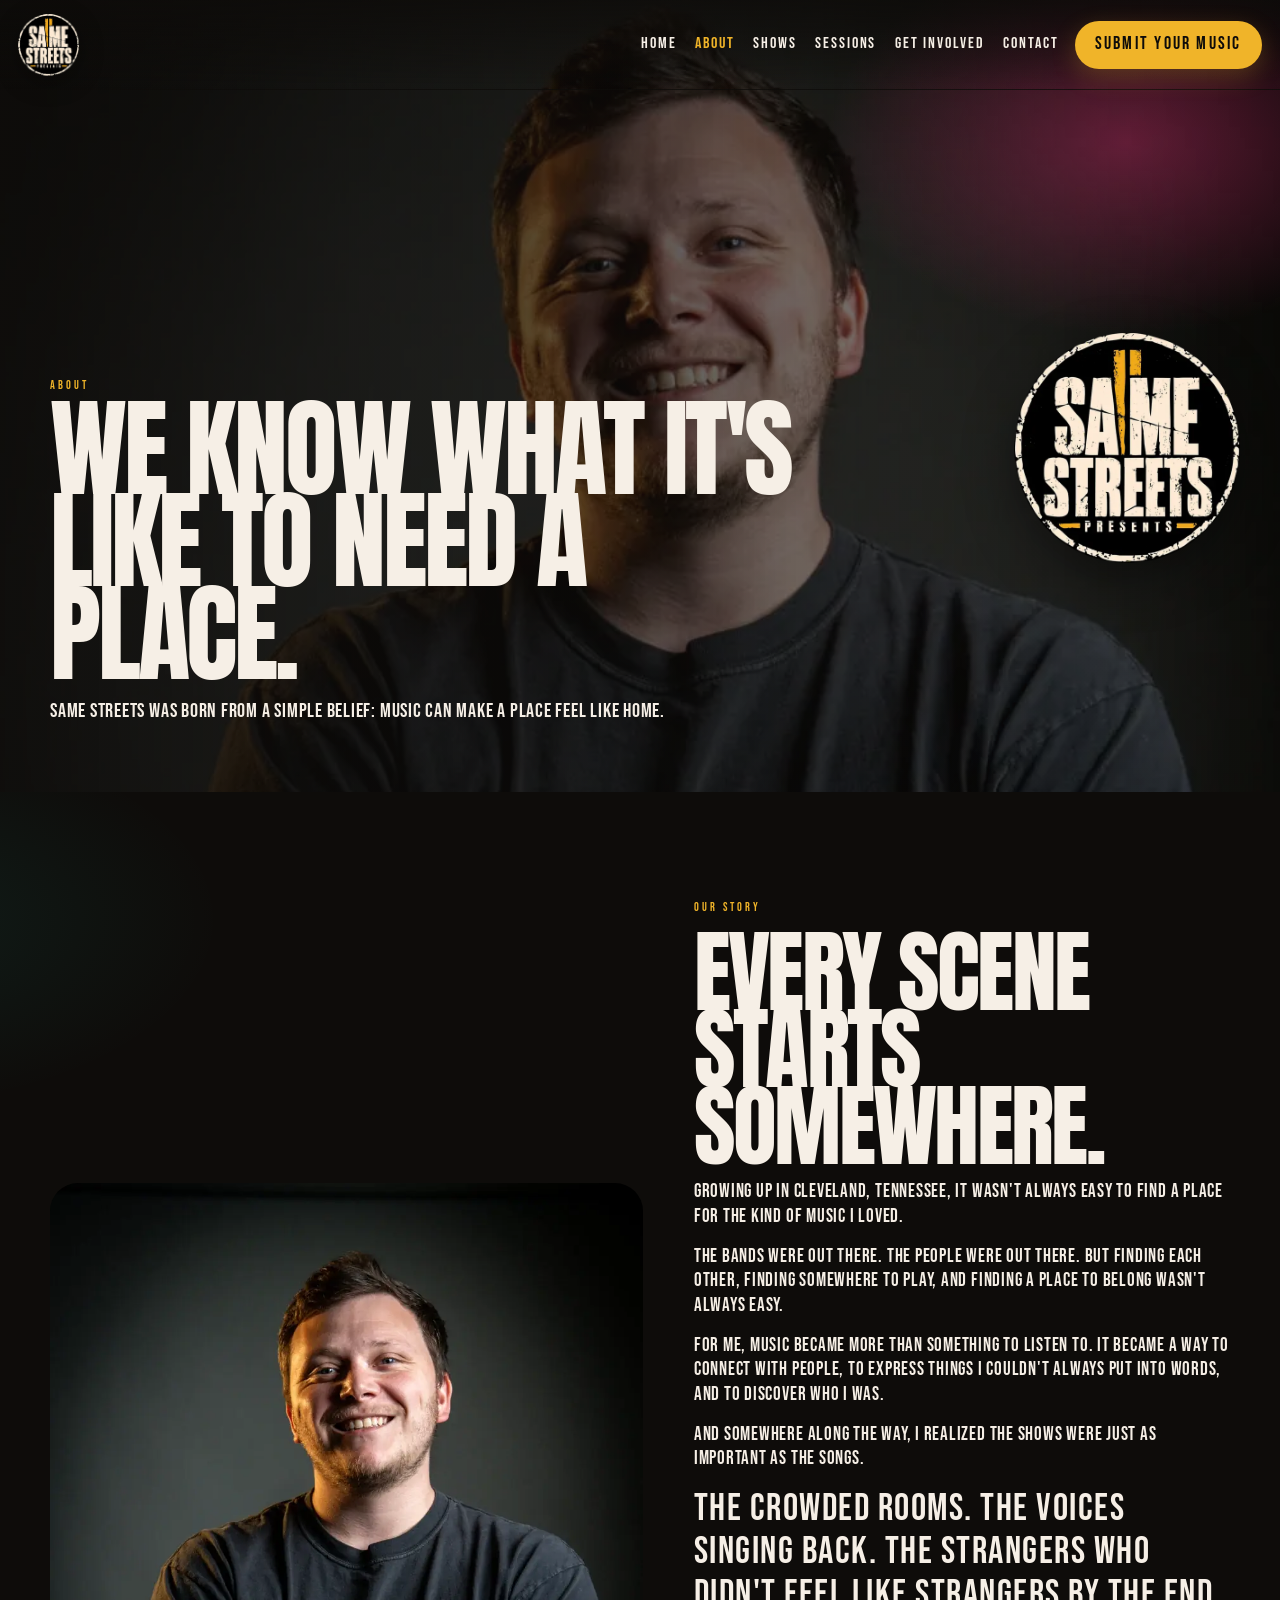
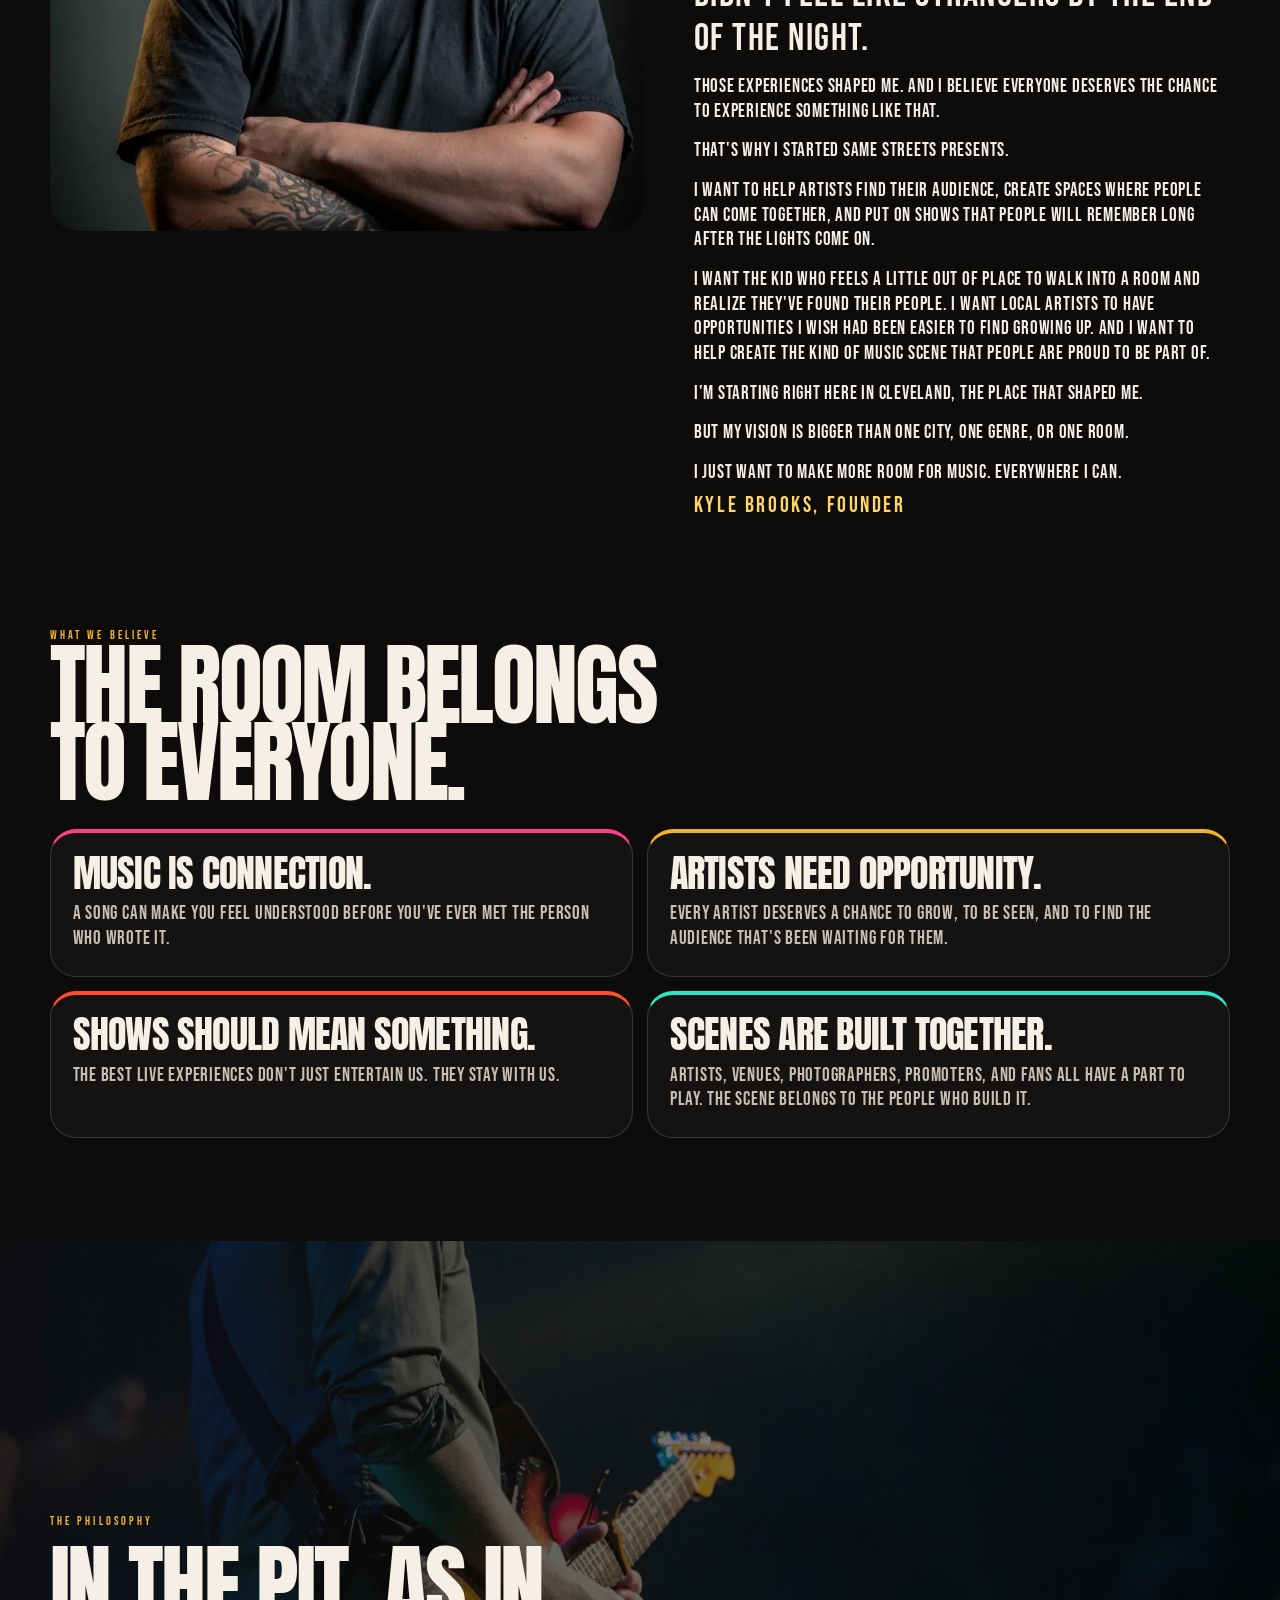
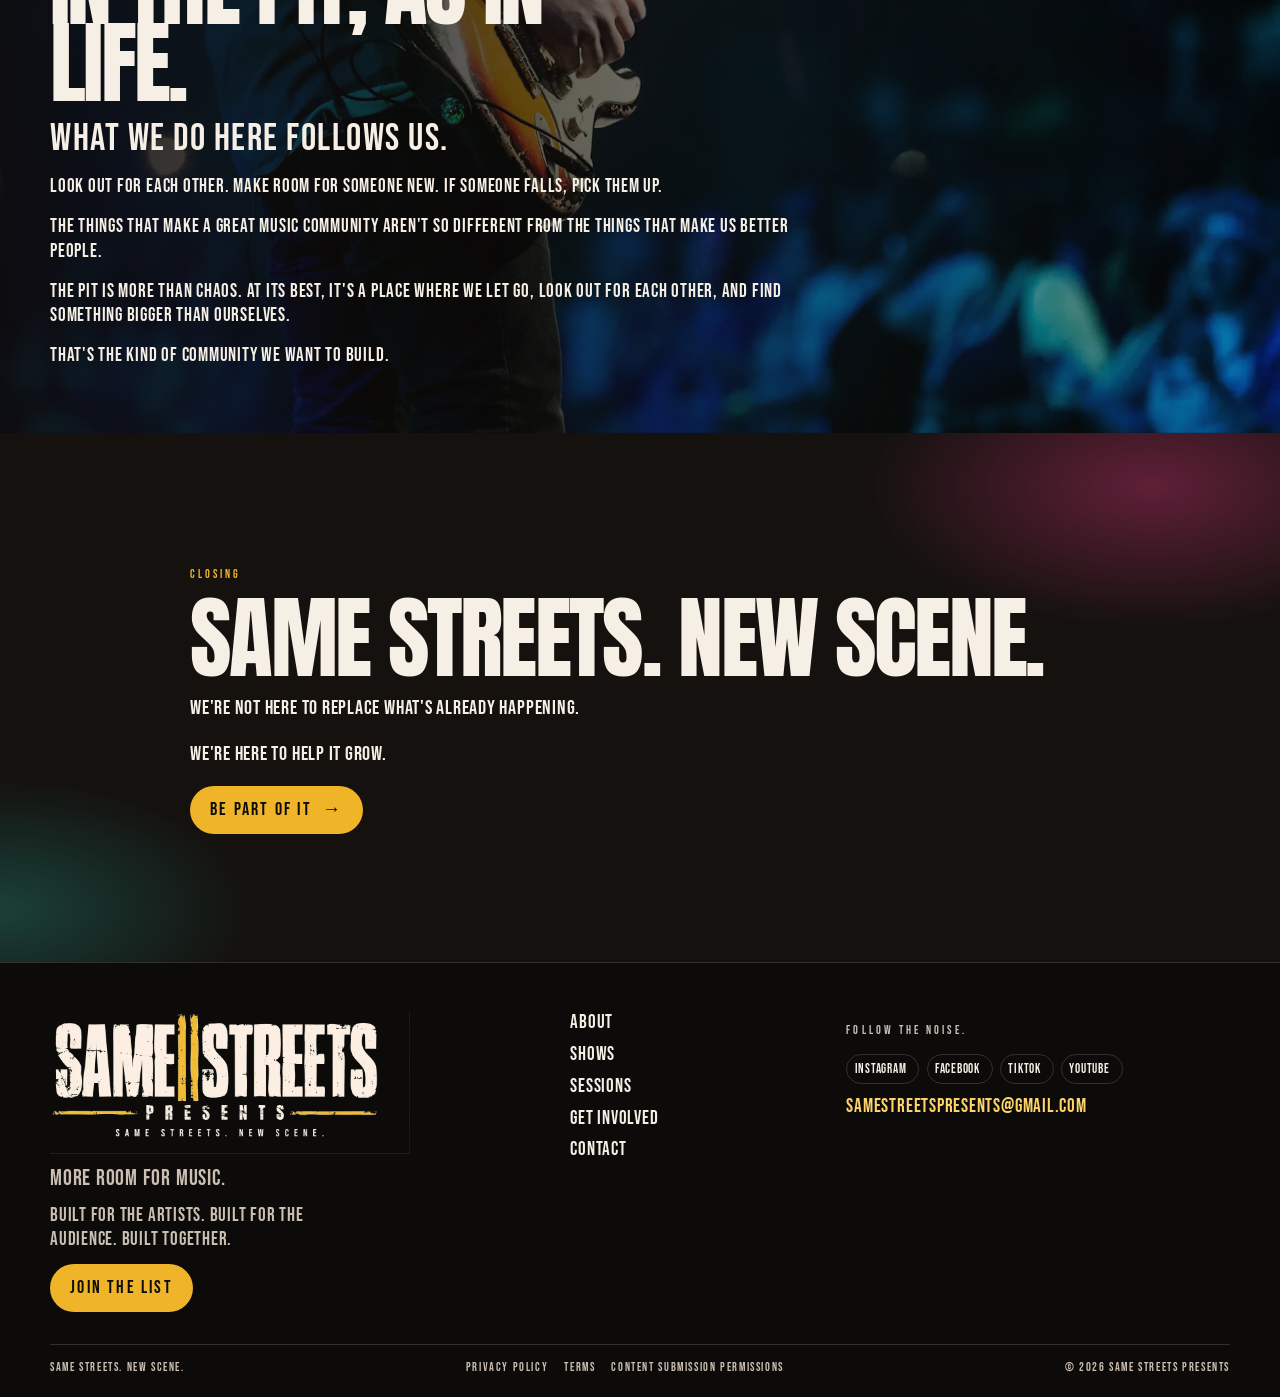
==== about.html @ 6e505a08 "Set Anton and Bebas Neue, add the list signup, and update the About story." ====
<!DOCTYPE html>
<html lang="en">
<head>
  <meta charset="UTF-8">
  <meta name="viewport" content="width=device-width, initial-scale=1">
  <title>About — Same Streets Presents</title>
  <meta name="description" content="Same Streets was born from a simple belief: music can make a place feel like home. Our story starts in Cleveland, Tennessee.">
  <meta name="theme-color" content="#0e0c0a">
  <link rel="icon" href="assets/brand/favicon.png" type="image/png">
  <link rel="preload" as="image" href="assets/photos/kyle-brooks.webp" fetchpriority="high">
  <link rel="stylesheet" href="css/styles.css">
  <script>document.documentElement.classList.add("js")</script>
</head>
<body>
  <a class="skip-link" href="#main">Skip to content</a>
  <header class="site-header" data-header>
    <a class="logo" href="index.html">
      <img class="logo-badge" src="assets/brand/badge.webp" alt="Same Streets Presents" decoding="async">
    </a>
    <nav id="site-nav" class="site-nav" aria-label="Primary">
      <a href="index.html">Home</a>
      <a href="about.html" aria-current="page">About</a>
      <a href="shows.html">Shows</a>
      <a href="sessions.html">Sessions</a>
      <a href="get-involved.html">Get Involved</a>
      <a href="contact.html">Contact</a>
    </nav>
    <div class="header-actions">
      <a class="btn btn-primary nav-cta" href="get-involved.html#artist-form">Submit your music</a>
      <button class="nav-toggle" type="button" data-nav-toggle aria-expanded="false" aria-controls="site-nav">Menu</button>
    </div>
  </header>

  <main id="main">
    <section class="page-hero" data-grade="magenta">
      <div class="page-hero-media" style="background-image:url('assets/photos/kyle-brooks.webp');background-position:center 18%"></div>
      <div class="wrap page-hero-copy stack">
        <p class="eyebrow">About</p>
        <h1>We know what it's like to need a place.</h1>
        <p class="lede">Same Streets was born from a simple belief: music can make a place feel like home.</p>
      </div>
    </section>

    <section class="section">
      <div class="wrap story-grid">
        <div data-reveal>
          <img class="story-photo" src="assets/photos/kyle-brooks.webp" alt="Kyle Brooks, founder of Same Streets Presents." style="object-position:center 12%" loading="lazy" decoding="async">
        </div>
        <div class="stack copy" data-reveal style="--d:80ms">
          <p class="eyebrow">Our story</p>
          <h2>Every scene starts somewhere.</h2>
          <p>Growing up in Cleveland, Tennessee, it wasn't always easy to find a place for the kind of music I loved.</p>
          <p>The bands were out there. The people were out there. But finding each other, finding somewhere to play, and finding a place to belong wasn't always easy.</p>
          <p>For me, music became more than something to listen to. It became a way to connect with people, to express things I couldn't always put into words, and to discover who I was.</p>
          <p>And somewhere along the way, I realized the shows were just as important as the songs.</p>
          <p class="pull">The crowded rooms. The voices singing back. The strangers who didn't feel like strangers by the end of the night.</p>
          <p>Those experiences shaped me. And I believe everyone deserves the chance to experience something like that.</p>
          <p>That's why I started Same Streets Presents.</p>
          <p>I want to help artists find their audience, create spaces where people can come together, and put on shows that people will remember long after the lights come on.</p>
          <p>I want the kid who feels a little out of place to walk into a room and realize they've found their people. I want local artists to have opportunities I wish had been easier to find growing up. And I want to help create the kind of music scene that people are proud to be part of.</p>
          <p>I'm starting right here in Cleveland, the place that shaped me.</p>
          <p>But my vision is bigger than one city, one genre, or one room.</p>
          <p>I just want to make more room for music. Everywhere I can.</p>
          <p class="story-sign">Kyle Brooks, Founder</p>
        </div>
      </div>
    </section>

    <section class="section" style="padding-top:0">
      <div class="wrap">
        <div class="section-head" data-reveal>
          <div>
            <p class="eyebrow">What we believe</p>
            <h2>The room belongs to everyone.</h2>
          </div>
        </div>
        <div class="belief-grid">
          <article class="belief" style="--accent:#ff3d8a" data-reveal>
            <h3>Music is connection.</h3>
            <p>A song can make you feel understood before you've ever met the person who wrote it.</p>
          </article>
          <article class="belief" style="--accent:#f0b429; --d:80ms" data-reveal>
            <h3>Artists need opportunity.</h3>
            <p>Every artist deserves a chance to grow, to be seen, and to find the audience that's been waiting for them.</p>
          </article>
          <article class="belief" style="--accent:#ff4d2e; --d:120ms" data-reveal>
            <h3>Shows should mean something.</h3>
            <p>The best live experiences don't just entertain us. They stay with us.</p>
          </article>
          <article class="belief" style="--accent:#2ee6c7; --d:160ms" data-reveal>
            <h3>Scenes are built together.</h3>
            <p>Artists, venues, photographers, promoters, and fans all have a part to play. The scene belongs to the people who build it.</p>
          </article>
        </div>
      </div>
    </section>

    <section class="pit" id="philosophy">
      <div class="pit-media" style="background-image:url('assets/photos/hands.webp')"></div>
      <div class="wrap">
        <div class="pit-card stack copy" data-reveal>
          <p class="eyebrow">The philosophy</p>
          <h2>In the pit, as in life.</h2>
          <p class="pull">What we do here follows us.</p>
          <p>Look out for each other. Make room for someone new. If someone falls, pick them up.</p>
          <p>The things that make a great music community aren't so different from the things that make us better people.</p>
          <p>The pit is more than chaos. At its best, it's a place where we let go, look out for each other, and find something bigger than ourselves.</p>
          <p>That's the kind of community we want to build.</p>
        </div>
      </div>
    </section>

    <section class="closer">
      <div class="wrap stack">
        <p class="eyebrow">Closing</p>
        <h2>Same Streets. New Scene.</h2>
        <p class="lede">We're not here to replace what's already happening.</p>
        <p class="lede">We're here to help it grow.</p>
        <p><a class="btn btn-primary" href="get-involved.html">Be part of it <span aria-hidden="true">→</span></a></p>
      </div>
    </section>
  </main>

  <footer class="site-footer">
    <div class="wrap footer-grid">
      <div>
        <img class="footer-logo" src="assets/brand/wordmark.webp" alt="Same Streets Presents" loading="lazy" decoding="async">
        <p class="footer-tag">More Room for Music.</p>
        <p>Built for the artists. Built for the audience. Built together.</p>
        <p><button class="btn btn-primary" type="button" data-open-list>Join the list</button></p>
      </div>
      <nav class="footer-nav" aria-label="Footer">
        <a href="about.html">About</a>
        <a href="shows.html">Shows</a>
        <a href="sessions.html">Sessions</a>
        <a href="get-involved.html">Get Involved</a>
        <a href="contact.html">Contact</a>
      </nav>
      <div>
        <p class="eyebrow">Follow the noise.</p>
        <div class="socials">
          <a class="social" data-net="instagram" href="https://www.instagram.com/samestreetspresents" target="_blank" rel="noopener noreferrer">Instagram</a>
          <a class="social" data-net="facebook" href="https://www.facebook.com/samestreetspresents/" target="_blank" rel="noopener noreferrer">Facebook</a>
          <a class="social" data-net="tiktok" href="https://www.tiktok.com/samestreetspresents" target="_blank" rel="noopener noreferrer">TikTok</a>
          <a class="social" data-net="youtube" href="https://www.youtube.com/@Samestreetspresents" target="_blank" rel="noopener noreferrer">YouTube</a>
        </div>
        <p><a class="mail" href="mailto:samestreetspresents@gmail.com">samestreetspresents@gmail.com</a></p>
      </div>
    </div>
    <div class="wrap footer-bottom">
      <p>Same Streets. New Scene.</p>
      <nav class="legal-nav" aria-label="Legal">
        <a href="privacy.html">Privacy Policy</a>
        <a href="terms.html">Terms</a>
        <a href="permissions.html">Content Submission Permissions</a>
      </nav>
      <p>© <span data-year>2026</span> Same Streets Presents</p>
    </div>
  </footer>
  <dialog class="modal list-dialog" id="list-dialog">
    <div class="modal-top"><button class="modal-close icon-btn" type="button" data-close aria-label="Close">×</button></div>
    <div class="stack">
      <p class="eyebrow">Email list</p>
      <h3>Stay in the room.</h3>
      <p>Shows, sessions, and everything happening with Same Streets.</p>
      <form data-mail data-subject="Email list signup — Same Streets Presents">
        <div class="fields">
          <label class="hp">Company <input name="company" tabindex="-1" autocomplete="off"></label>
          <label class="field">
            <span>Email</span>
            <input type="email" name="email" data-label="Email" required autocomplete="email">
          </label>
          <label class="field">
            <span>Phone number</span>
            <input type="tel" name="phone" data-label="Phone number" required autocomplete="tel">
          </label>
          <div class="field-wide">
            <button class="btn btn-primary" type="submit">Sign up <span aria-hidden="true">→</span></button>
          </div>
        </div>
      </form>
      <div class="form-success stack" hidden>
        <p class="eyebrow">Email list</p>
        <h3>You're on the list.</h3>
        <p>Your email app should be open with this note ready to send. If it isn't, write <a href="mailto:samestreetspresents@gmail.com">samestreetspresents@gmail.com</a>.</p>
      </div>
    </div>
  </dialog>
  <script src="js/main.js" defer></script>
</body>
</html>
---- css/styles.css ----
/* Self-hosted Latin fonts. Fallback faces paint immediately. */
@font-face {
  font-family: 'Anton';
  font-style: normal;
  font-weight: 400 800;
  font-display: swap;
  src: url(../assets/fonts/1Ptgg87LROyAm3Kz-C8.woff2) format('woff2');
  unicode-range: U+0000-00FF, U+0131, U+0152-0153, U+02BB-02BC, U+02C6, U+02DA, U+02DC, U+0304, U+0308, U+0329, U+2000-206F, U+20AC, U+2122, U+2191, U+2193, U+2212, U+2215, U+FEFF, U+FFFD;
}

@font-face {
  font-family: 'Bebas Neue';
  font-style: normal;
  font-weight: 400 700;
  font-display: swap;
  src: url(../assets/fonts/JTUSjIg69CK48gW7PXoo9Wlhyw.woff2) format('woff2');
  unicode-range: U+0000-00FF, U+0131, U+0152-0153, U+02BB-02BC, U+02C6, U+02DA, U+02DC, U+0304, U+0308, U+0329, U+2000-206F, U+20AC, U+2122, U+2191, U+2193, U+2212, U+2215, U+FEFF, U+FFFD;
}

/* Same Streets Presents — charcoal rooms, cream type, mustard road lines, stage color. */

:root {
  --ink: #0e0c0a;
  --ink-2: #171410;
  --panel: #221c17;
  --cream: #f6efe6;
  --cream-dim: #e4d8cb;
  --muted: #cbbfb2;
  --muted-2: #8f8478;
  --mustard: #f0b429;
  --mustard-2: #ffd56a;
  --ember: #ff4d2e;
  --magenta: #ff3d8a;
  --teal: #2ee6c7;
  --blue: #4c8dff;
  --line: rgba(246, 239, 230, 0.16);
  --display: "Anton", "Arial Narrow", Impact, sans-serif;
  --serif: "Bebas Neue", "Arial Narrow", Impact, sans-serif;
  --sans: "Bebas Neue", "Arial Narrow", Impact, sans-serif;
  --header: 84px;
  --shadow: 0 30px 70px rgba(0, 0, 0, 0.35);
  color-scheme: dark;
}

*,
*::before,
*::after { box-sizing: border-box; }

html { scroll-behavior: smooth; }

body {
  margin: 0;
  min-height: 100%;
  font-family: var(--sans);
  font-size: 1.2rem;
  line-height: 1.28;
  letter-spacing: 0.04em;
  background:
    radial-gradient(900px 420px at 100% -10%, rgba(255, 61, 138, 0.16), transparent 55%),
    radial-gradient(700px 380px at -10% 20%, rgba(46, 230, 199, 0.08), transparent 50%),
    var(--ink);
  color: var(--cream);
  text-rendering: optimizeLegibility;
}

body.nav-lock { overflow: hidden; }

img { max-width: 100%; height: auto; display: block; }

h1, h2, h3, h4, p { margin: 0; }

a { color: inherit; }

button, input, textarea, select { font: inherit; color: inherit; }

button { cursor: pointer; }

::selection { background: var(--mustard); color: var(--ink); }

:focus-visible {
  outline: 2px solid var(--mustard);
  outline-offset: 3px;
}

[hidden] { display: none !important; }

.skip-link {
  position: absolute;
  left: 1rem;
  top: -4rem;
  z-index: 80;
  background: var(--mustard);
  color: var(--ink);
  padding: 0.7rem 1rem;
  font-weight: 600;
}

.skip-link:focus { top: 1rem; }

.sr-only {
  position: absolute;
  width: 1px;
  height: 1px;
  padding: 0;
  margin: -1px;
  overflow: hidden;
  clip: rect(0, 0, 0, 0);
  white-space: nowrap;
  border: 0;
}

.wrap {
  width: min(1180px, calc(100% - 2.4rem));
  margin-inline: auto;
}

.wrap-wide {
  width: min(1320px, calc(100% - 2rem));
  margin-inline: auto;
}

.stack > * + * { margin-top: 0.95rem; }

.eyebrow {
  display: inline-flex;
  align-items: center;
  gap: 0.55rem;
  color: var(--mustard);
  font-size: 0.74rem;
  font-weight: 600;
  letter-spacing: 0.26em;
  text-transform: uppercase;
}

.pulse {
  width: 0.55rem;
  height: 0.55rem;
  border-radius: 50%;
  background: var(--ember);
  box-shadow: 0 0 0 0 rgba(255, 77, 46, 0.7);
  animation: pulse 1.8s ease-out infinite;
}

h1, h2, h3, .display {
  font-family: var(--display);
  font-weight: 800;
  text-transform: uppercase;
  letter-spacing: -0.03em;
  line-height: 0.86;
  overflow-wrap: break-word;
}

h2 { font-size: clamp(3.1rem, 7vw, 6.4rem); }

h3 {
  font-family: var(--display);
  font-weight: 700;
  text-transform: uppercase;
  letter-spacing: -0.02em;
  line-height: 0.92;
  font-size: clamp(1.8rem, 3vw, 2.8rem);
}

.lede {
  font-size: clamp(1.05rem, 2vw, 1.28rem);
  line-height: 1.55;
  max-width: 42rem;
  color: var(--cream);
}

.origin, .quiet { color: var(--muted); }

.pull {
  font-family: var(--serif);
  font-style: normal;
  font-weight: 400;
  font-size: clamp(1.55rem, 3vw, 2.35rem);
  line-height: 1.15;
  letter-spacing: 0.04em;
}

.btn {
  display: inline-flex;
  align-items: center;
  justify-content: center;
  gap: 0.65rem;
  min-height: 48px;
  padding: 0.8rem 1.2rem;
  border-radius: 999px;
  border: 1px solid transparent;
  text-decoration: none;
  font-family: var(--sans);
  font-size: 1.15rem;
  font-weight: 400;
  letter-spacing: 0.12em;
  text-transform: uppercase;
  line-height: 1;
  transition: transform 0.25s ease, background 0.25s ease, color 0.25s ease, border-color 0.25s ease;
}

.btn span { transition: transform 0.25s ease; }
.btn:hover span { transform: translateX(4px); }
.btn:hover { transform: translateY(-2px); }

.btn-primary { background: var(--mustard); color: var(--ink); }
.btn-primary:hover { background: var(--mustard-2); }

.btn-ghost {
  background: rgba(14, 12, 10, 0.28);
  color: var(--cream);
  border-color: rgba(246, 239, 230, 0.38);
}

.btn-ghost:hover { border-color: var(--cream); background: rgba(14, 12, 10, 0.5); }

.btn-ink { background: var(--ink); color: var(--cream); }
.btn-ink:hover { background: #2c241c; }

.btn-ember { background: var(--ember); color: #1a0703; }
.btn-ember:hover { background: #ff745c; }

.icon-btn,
.pause-btn,
.nav-toggle {
  border: 1px solid rgba(246, 239, 230, 0.35);
  background: rgba(14, 12, 10, 0.4);
  color: var(--cream);
}

.icon-btn {
  width: 44px;
  height: 44px;
  border-radius: 50%;
  display: grid;
  place-items: center;
  font-size: 1.1rem;
}

.pause-btn,
.nav-toggle {
  min-height: 44px;
  padding: 0 0.9rem;
  border-radius: 999px;
  letter-spacing: 0.14em;
  text-transform: uppercase;
  font-size: 0.72rem;
  font-weight: 600;
}

.icon-btn:hover,
.pause-btn:hover,
.nav-toggle:hover { border-color: var(--mustard); color: var(--mustard); }

.road {
  height: 12px;
  background-image:
    repeating-linear-gradient(90deg, var(--mustard) 0 16px, transparent 16px 30px),
    repeating-linear-gradient(90deg, var(--mustard) 0 16px, transparent 16px 30px);
  background-size: auto 3px, auto 3px;
  background-position: 0 1px, 0 8px;
  background-repeat: repeat-x;
  animation: drive 1.5s linear infinite;
}

/* Header */

.site-header {
  position: fixed;
  inset: 0 0 auto 0;
  z-index: 50;
  display: grid;
  grid-template-columns: auto 1fr auto;
  align-items: center;
  gap: 1rem;
  padding: 0.85rem 1.15rem;
  background: linear-gradient(180deg, rgba(14, 12, 10, 0.78), rgba(14, 12, 10, 0));
  border-bottom: 1px solid transparent;
}

.site-header.is-scrolled {
  background: rgba(14, 12, 10, 0.94);
  border-bottom-color: var(--line);
}

.logo,
.header-actions { position: relative; z-index: 60; }

.site-header:has(.is-open) { background: rgba(10, 8, 7, 0.98); }

.logo {
  display: flex;
  align-items: center;
  gap: 0.7rem;
  text-decoration: none;
  min-width: 0;
}

.logo-badge {
  height: 62px;
  width: auto;
  display: block;
  filter: drop-shadow(0 6px 12px rgba(0, 0, 0, 0.35));
}

.site-nav {
  display: flex;
  justify-content: flex-end;
  align-items: center;
  gap: 1.15rem;
}

.site-nav a {
  text-decoration: none;
  font-size: 1rem;
  font-weight: 400;
  letter-spacing: 0.12em;
  text-transform: uppercase;
}

.site-nav a:hover,
.site-nav a[aria-current="page"] { color: var(--mustard); }

.header-actions {
  display: flex;
  align-items: center;
  gap: 0.55rem;
}

.nav-toggle { display: none; }

.nav-cta { box-shadow: 0 8px 24px rgba(240, 180, 41, 0.22); }

/* Hero */

.hero {
  position: relative;
  min-height: 100vh;
  min-height: 100svh;
  display: flex;
  flex-direction: column;
  justify-content: flex-end;
  overflow: hidden;
  isolation: isolate;
}

.hero-slides { position: absolute; inset: 0; z-index: 0; }

.hero-slide {
  position: absolute;
  inset: 0;
  background-color: #140e0c;
  background-size: cover;
  background-position: center;
  opacity: 0;
  transform: scale(1.12);
  transition: opacity 1.05s ease;
}

.hero-slide.is-active {
  opacity: 1;
  z-index: 1;
  animation: ken 8s ease-out forwards;
}

.hero-slide::after {
  content: "";
  position: absolute;
  inset: 0;
}

.hero-slide[data-grade="amber"]::after {
  background:
    radial-gradient(520px 380px at 86% 18%, rgba(240, 180, 41, 0.48), transparent 62%),
    radial-gradient(420px 320px at 70% 80%, rgba(255, 61, 138, 0.28), transparent 60%),
    linear-gradient(90deg, rgba(14, 12, 10, 0.94) 0%, rgba(14, 12, 10, 0.72) 46%, rgba(14, 12, 10, 0.2) 100%);
}

.hero-slide[data-grade="magenta"]::after {
  background:
    radial-gradient(540px 400px at 82% 16%, rgba(255, 61, 138, 0.5), transparent 60%),
    radial-gradient(380px 280px at 60% 90%, rgba(76, 141, 255, 0.28), transparent 62%),
    linear-gradient(90deg, rgba(14, 12, 10, 0.94) 0%, rgba(14, 12, 10, 0.7) 48%, rgba(14, 12, 10, 0.22) 100%);
}

.hero-slide[data-grade="teal"]::after {
  background:
    radial-gradient(520px 360px at 88% 22%, rgba(46, 230, 199, 0.42), transparent 60%),
    radial-gradient(360px 280px at 68% 85%, rgba(240, 180, 41, 0.28), transparent 62%),
    linear-gradient(90deg, rgba(14, 12, 10, 0.94) 0%, rgba(14, 12, 10, 0.7) 48%, rgba(14, 12, 10, 0.2) 100%);
}

.hero-slide[data-grade="ember"]::after {
  background:
    radial-gradient(560px 400px at 84% 20%, rgba(255, 77, 46, 0.48), transparent 60%),
    radial-gradient(380px 260px at 62% 88%, rgba(255, 213, 106, 0.22), transparent 62%),
    linear-gradient(90deg, rgba(14, 12, 10, 0.94) 0%, rgba(14, 12, 10, 0.72) 46%, rgba(14, 12, 10, 0.25) 100%);
}

.hero-lights {
  position: absolute;
  inset: 0;
  z-index: 1;
  pointer-events: none;
  mix-blend-mode: screen;
}

.hero-lights i {
  position: absolute;
  width: 34vw;
  height: 34vw;
  border-radius: 50%;
  filter: blur(28px);
  opacity: 0.38;
  animation: float 18s ease-in-out infinite;
}

.hero-lights i:nth-child(1) { right: -6vw; top: 8%; background: #ff3d8a; }
.hero-lights i:nth-child(2) { right: 12%; bottom: -8%; background: #2ee6c7; animation-delay: -7s; }
.hero-lights i:nth-child(3) { right: 28%; top: 18%; background: #f0b429; opacity: 0.22; animation-delay: -3s; }

.hero-vert {
  position: absolute;
  z-index: 2;
  right: 1rem;
  top: 50%;
  transform: translateY(-50%) rotate(90deg);
  transform-origin: center;
  letter-spacing: 0.38em;
  text-transform: uppercase;
  font-size: 0.72rem;
  color: rgba(246, 239, 230, 0.78);
}

.hero-layout {
  position: relative;
  z-index: 2;
  width: min(1180px, calc(100% - 2.4rem));
  margin-inline: auto;
  display: grid;
  grid-template-columns: minmax(0, 1fr);
  gap: 1rem 1.5rem;
  align-items: end;
  padding: calc(var(--header) + 0.4rem) 0 0.2rem;
}

.hero-copy { position: relative; }

.hero-wordmark {
  width: min(100%, 520px);
  height: auto;
  display: block;
  filter: drop-shadow(0 14px 22px rgba(0, 0, 0, 0.45));
  animation: brand-in 0.9s cubic-bezier(0.16, 0.84, 0.32, 1) both;
}

.hero-kicker {
  display: flex;
  align-items: center;
  gap: 0.55rem;
  margin: 0.85rem 0 0.45rem;
  color: var(--mustard-2);
  font-size: 0.75rem;
  font-weight: 600;
  letter-spacing: 0.2em;
  text-transform: uppercase;
  min-height: 1.2em;
  transition: opacity 0.28s ease;
}

.hero-kicker.is-swapping { opacity: 0; }

.scene-mark {
  display: flex;
  flex-direction: column;
  align-items: center;
  gap: 1.35rem;
  margin-bottom: 2.4rem;
}

.scene-mark .road { width: min(100%, 280px); }

.scene-badge {
  width: min(52vw, 210px);
  height: auto;
  filter: drop-shadow(0 16px 24px rgba(0, 0, 0, 0.18));
  animation: stamp 7.5s ease-in-out infinite;
}

.hero-line { white-space: nowrap; }

.hero h1 {
  margin: 0 0 0.85rem;
  font-size: clamp(2.4rem, 4.6vw, 4.15rem);
  text-shadow: 0 10px 40px rgba(0, 0, 0, 0.35);
}

.hero-copy .lede { margin-bottom: 0.8rem; }
.hero-copy .origin { margin-bottom: 1.4rem; max-width: 36rem; }

.hero-actions { display: flex; flex-wrap: wrap; gap: 0.75rem; }

.hero-dock {
  position: relative;
  z-index: 2;
  display: flex;
  align-items: center;
  gap: 0.9rem;
  padding-bottom: 1rem;
  flex-wrap: wrap;
}

.hero-count {
  font-family: var(--display);
  font-size: 1.8rem;
  letter-spacing: 0.08em;
  line-height: 1;
}

.hero-count span:last-child { color: var(--muted-2); font-size: 1.1rem; }

.hero-progress {
  width: 110px;
  height: 3px;
  border-radius: 99px;
  background: rgba(246, 239, 230, 0.22);
  overflow: hidden;
}

.hero-progress span {
  display: block;
  height: 100%;
  width: 100%;
  background: linear-gradient(90deg, var(--mustard), var(--ember));
  transform: scaleX(0);
  transform-origin: left center;
}

.hero-thumbs { display: flex; gap: 0.45rem; margin-left: auto; }

.hero-thumb {
  width: 74px;
  height: 48px;
  padding: 0;
  border-radius: 10px;
  overflow: hidden;
  border: 1px solid rgba(246, 239, 230, 0.28);
  background: #000;
  opacity: 0.62;
  transition: opacity 0.25s ease, transform 0.25s ease, border-color 0.25s ease;
}

.hero-thumb img { width: 100%; height: 100%; object-fit: cover; }

.hero-thumb.is-active,
.hero-thumb:hover {
  opacity: 1;
  border-color: var(--mustard);
  transform: translateY(-3px);
}

.hero-arrows { display: flex; gap: 0.4rem; }

.hero .road { position: relative; z-index: 2; }

/* Marquee */

.marquee {
  overflow: hidden;
  background: #0c0b09;
  color: var(--mustard);
  border-block: 2px solid var(--mustard);
}

.marquee-track {
  display: flex;
  width: max-content;
  animation: ticker 28s linear infinite;
}

.marquee:hover .marquee-track { animation-play-state: paused; }

.marquee p {
  margin: 0;
  padding: 0.45rem 0;
  font-family: var(--display);
  font-size: clamp(1.5rem, 3vw, 2.3rem);
  font-weight: 800;
  letter-spacing: 0.08em;
  text-transform: uppercase;
  white-space: nowrap;
}

/* Sections */

.section {
  position: relative;
  padding: clamp(4.2rem, 8vw, 7.2rem) 0;
  content-visibility: auto;
  contain-intrinsic-size: auto 720px;
}

#artist-form {
  content-visibility: visible;
  scroll-margin-top: calc(var(--header) + 1rem);
}

.section-head {
  display: flex;
  justify-content: space-between;
  align-items: flex-end;
  gap: 1.5rem;
  margin-bottom: 1.8rem;
}

.section-head h2 { max-width: 14ch; }

.section-head .copy { max-width: 38rem; color: var(--muted); }

.text-link {
  color: var(--mustard-2);
  letter-spacing: 0.14em;
  text-transform: uppercase;
  font-size: 0.78rem;
  font-weight: 600;
  text-decoration: none;
}

.text-link:hover { color: var(--cream); }

.band-cream {
  background:
    radial-gradient(480px 220px at 8% 0%, rgba(240, 180, 41, 0.38), transparent 60%),
    radial-gradient(420px 240px at 100% 10%, rgba(255, 77, 46, 0.16), transparent 55%),
    radial-gradient(380px 200px at 70% 100%, rgba(46, 230, 199, 0.16), transparent 60%),
    var(--cream);
  color: #16130f;
  color-scheme: light;
}

.band-cream .eyebrow { color: #8a5a08; }
.band-cream h2,
.band-cream h3 { color: #16130f; }
.band-cream p { color: #3c342c; }
.band-cream p.pull { color: #1a140f; }
.band-cream .section-head .copy { color: #3c342c; }
.band-cream .spot-card h3 { color: var(--cream); }
.band-cream .spot-card p { color: var(--muted); }
.band-cream .spot-card .text-link { color: var(--mustard-2); }

.intro-grid {
  display: grid;
  grid-template-columns: 1fr 1fr;
  gap: 2rem 3.5rem;
  align-items: end;
}

.intro-figure { grid-column: 1 / -1; margin: 0.6rem 0 0; }

.intro-figure img {
  width: 100%;
  height: min(62vh, 640px);
  object-fit: cover;
  border-radius: 28px;
  box-shadow: var(--shadow);
}

.do-grid {
  display: grid;
  grid-template-columns: 1.35fr 1fr;
  gap: 0.85rem;
}

.do-card {
  position: relative;
  isolation: isolate;
  overflow: hidden;
  min-height: 220px;
  border-radius: 26px;
  display: flex;
  align-items: flex-end;
  padding: 1.25rem;
  text-decoration: none;
  color: var(--cream);
}

.do-card:first-child { grid-row: span 3; min-height: 680px; }

.do-card img {
  position: absolute;
  inset: 0;
  width: 100%;
  height: 100%;
  object-fit: cover;
  z-index: -2;
  transition: transform 0.8s ease;
  filter: saturate(1.15) contrast(1.04);
}

.do-card::after {
  content: "";
  position: absolute;
  inset: 0;
  z-index: -1;
  background: linear-gradient(180deg, rgba(14, 12, 10, 0.05) 20%, rgba(14, 12, 10, 0.88) 100%);
}

.do-card:hover img { transform: scale(1.07); }

.do-bar {
  position: absolute;
  left: 0;
  top: 0;
  bottom: 0;
  width: 6px;
  background: var(--bar, var(--mustard));
}

.do-index {
  position: absolute;
  top: 1rem;
  left: 1.2rem;
  font-family: var(--display);
  font-size: 1.4rem;
  letter-spacing: 0.08em;
  color: var(--mustard-2);
}

.do-copy p { color: rgba(246, 239, 230, 0.9); max-width: 38ch; margin-top: 0.4rem; }

.ticket-list { display: grid; gap: 0.8rem; }

.ticket {
  display: grid;
  grid-template-columns: 92px 1fr auto;
  gap: 1.1rem;
  align-items: center;
  padding: 1rem 1.15rem;
  border-radius: 24px;
  border: 1px solid var(--line);
  background:
    linear-gradient(90deg, rgba(240, 180, 41, 0.16), transparent 30%),
    var(--panel);
}

.ticket.has-art { grid-template-columns: 148px 92px 1fr auto; }

.ticket-art {
  height: 112px;
  border-radius: 16px;
  overflow: hidden;
}

.ticket-art img { width: 100%; height: 100%; object-fit: cover; }

.ticket-date {
  text-align: center;
  border-right: 1px dashed rgba(240, 180, 41, 0.6);
  padding-right: 0.4rem;
}

.ticket-date span,
.ticket-date em {
  display: block;
  font-style: normal;
  letter-spacing: 0.14em;
  text-transform: uppercase;
  font-size: 0.72rem;
  color: var(--mustard-2);
}

.ticket-date strong {
  display: block;
  font-family: var(--display);
  font-size: 3rem;
  font-weight: 800;
  line-height: 0.85;
}

.ticket-lineup { color: var(--cream); margin-top: 0.35rem; }
.ticket-venue { color: var(--muted); margin-top: 0.25rem; }

.ticket-side {
  display: flex;
  flex-direction: column;
  align-items: flex-end;
  gap: 0.5rem;
}

.price {
  display: inline-flex;
  border: 1px solid var(--mustard);
  color: var(--mustard-2);
  border-radius: 999px;
  padding: 0.2rem 0.7rem;
  letter-spacing: 0.08em;
  text-transform: uppercase;
  font-size: 0.74rem;
}

.session-grid,
.contact-grid,
.story-grid,
.form-split {
  display: grid;
  grid-template-columns: 1.05fr 0.95fr;
  gap: clamp(1.5rem, 4vw, 4rem);
  align-items: center;
}

.player-frame {
  position: relative;
  border-radius: 28px;
  overflow: hidden;
  min-height: 460px;
  box-shadow: var(--shadow);
}

.player-frame img {
  width: 100%;
  height: 100%;
  min-height: 460px;
  object-fit: cover;
  filter: saturate(1.12);
  transition: transform 0.8s ease;
}

.player-frame:hover img { transform: scale(1.05); }

.play {
  position: absolute;
  left: 50%;
  top: 50%;
  width: 108px;
  height: 108px;
  margin: 0;
  border-radius: 50%;
  border: 1px solid rgba(246, 239, 230, 0.55);
  background: rgba(14, 12, 10, 0.42);
  color: var(--cream);
  transform: translate(-50%, -50%);
  font-family: var(--display);
  letter-spacing: 0.12em;
  text-transform: uppercase;
  font-size: 1.15rem;
}

.play::before {
  content: "";
  position: absolute;
  inset: -10px;
  border-radius: 50%;
  border: 1px solid var(--mustard);
  animation: ping 2.4s ease-out infinite;
}

.invite,
.pit,
.page-hero {
  position: relative;
  isolation: isolate;
  overflow: hidden;
  display: flex;
  align-items: flex-end;
  min-height: 88vh;
  min-height: 88svh;
}

.page-hero::before {
  content: "";
  position: absolute;
  z-index: 1;
  right: max(3vw, 1.2rem);
  top: 42%;
  width: min(26vw, 230px);
  aspect-ratio: 1;
  background: url("../assets/brand/badge.webp") center / contain no-repeat;
  filter: drop-shadow(0 16px 26px rgba(0, 0, 0, 0.45));
  animation: stamp 8s ease-in-out infinite;
  pointer-events: none;
}

.invite { min-height: 92vh; align-items: center; }

.invite-bg,
.page-hero-media,
.pit-media {
  position: absolute;
  inset: 0;
  z-index: -2;
  background-size: cover;
  background-position: center;
  animation: ken 18s ease-out forwards;
}

.invite::after,
.page-hero::after,
.pit::after {
  content: "";
  position: absolute;
  inset: 0;
  z-index: -1;
}

.invite::after,
.page-hero::after {
  background:
    radial-gradient(500px 320px at 88% 18%, rgba(255, 61, 138, 0.35), transparent 60%),
    linear-gradient(90deg, rgba(14, 12, 10, 0.9), rgba(14, 12, 10, 0.42));
}

.page-hero[data-grade="teal"]::after {
  background:
    radial-gradient(520px 320px at 86% 16%, rgba(46, 230, 199, 0.4), transparent 60%),
    linear-gradient(90deg, rgba(14, 12, 10, 0.92), rgba(14, 12, 10, 0.4));
}

.page-hero[data-grade="ember"]::after {
  background:
    radial-gradient(520px 320px at 86% 16%, rgba(255, 77, 46, 0.46), transparent 60%),
    linear-gradient(90deg, rgba(14, 12, 10, 0.92), rgba(14, 12, 10, 0.38));
}

.page-hero[data-grade="blue"]::after {
  background:
    radial-gradient(520px 320px at 88% 18%, rgba(76, 141, 255, 0.42), transparent 60%),
    linear-gradient(90deg, rgba(14, 12, 10, 0.92), rgba(14, 12, 10, 0.4));
}

.page-hero[data-grade="mustard"]::after {
  background:
    radial-gradient(520px 320px at 86% 16%, rgba(240, 180, 41, 0.42), transparent 60%),
    linear-gradient(90deg, rgba(14, 12, 10, 0.92), rgba(14, 12, 10, 0.4));
}

.pit::after {
  background: linear-gradient(90deg, rgba(14, 12, 10, 0.92) 0%, rgba(14, 12, 10, 0.55) 58%, rgba(14, 12, 10, 0.28) 100%);
}

.page-hero-copy,
.invite-copy,
.pit-card { position: relative; padding: calc(var(--header) + 2.5rem) 0 4rem; }

.invite-copy { padding-top: 0; max-width: 760px; }
.pit-card { max-width: 740px; padding-top: 4rem; padding-bottom: 4rem; }

.page-hero h1,
.invite h2,
.pit h2 { max-width: 14ch; }

.page-hero h1 { font-size: clamp(3.6rem, 8.4vw, 7.6rem); margin: 0.4rem 0 1rem; }

.belief-grid,
.lane-grid,
.spot-grid,
.library-grid {
  display: grid;
  gap: 0.9rem;
}

.belief-grid,
.lane-grid { grid-template-columns: 1fr 1fr; }
.library-grid,
.spot-grid { grid-template-columns: repeat(3, 1fr); }

.belief,
.lane,
.panel,
.session-card,
.spot-card {
  border: 1px solid var(--line);
  border-radius: 26px;
  background: rgba(255, 255, 255, 0.03);
}

.belief { padding: 1.4rem 1.35rem 1.5rem; border-top: 4px solid var(--accent, var(--mustard)); }
.belief p { color: var(--muted); margin-top: 0.7rem; }

.lane {
  min-height: 360px;
  padding: 1.4rem;
  display: flex;
  flex-direction: column;
  align-items: flex-start;
  gap: 0.9rem;
  background-image:
    radial-gradient(420px 200px at 100% 0%, color-mix(in srgb, var(--accent) 58%, transparent), transparent 64%),
    linear-gradient(180deg, rgba(14, 12, 10, 0.15), rgba(14, 12, 10, 0.82)),
    var(--photo);
  background-size: cover;
  background-position: center;
}

.lane p { color: rgba(246, 239, 230, 0.9); max-width: 42ch; }
.lane .btn { margin-top: auto; }
.lane-kicker { font-family: var(--display); font-size: 1.3rem; color: var(--mustard-2); letter-spacing: 0.08em; }

.closer {
  padding: clamp(4.5rem, 10vw, 8rem) 0;
  background:
    radial-gradient(480px 240px at 90% 10%, rgba(255, 61, 138, 0.32), transparent 60%),
    radial-gradient(420px 220px at 0% 90%, rgba(46, 230, 199, 0.22), transparent 60%),
    #14110f;
}

.closer .wrap { max-width: 900px; }

.filters { display: flex; flex-wrap: wrap; gap: 0.5rem; margin: 1rem 0 1.2rem; }

.chip {
  min-height: 42px;
  padding: 0.4rem 0.9rem;
  border-radius: 999px;
  border: 1px solid var(--line);
  background: transparent;
  letter-spacing: 0.12em;
  text-transform: uppercase;
  font-size: 0.72rem;
  font-weight: 600;
}

.chip.is-active,
.chip:hover { background: var(--mustard); color: var(--ink); border-color: var(--mustard); }

.session-card,
.spot-card { overflow: hidden; background: var(--panel); }

.session-card:nth-child(3n + 1) { border-top: 3px solid var(--ember); }
.session-card:nth-child(3n + 2) { border-top: 3px solid var(--teal); }
.session-card:nth-child(3n) { border-top: 3px solid var(--magenta); }
.spot-card:nth-child(1) { border-top: 3px solid var(--magenta); }
.spot-card:nth-child(2) { border-top: 3px solid var(--mustard); }
.spot-card:nth-child(3) { border-top: 3px solid var(--teal); }

.session-card img,
.spot-card img,
.masonry img {
  width: 100%;
  aspect-ratio: 4 / 5;
  object-fit: cover;
  filter: saturate(1.12);
  transition: transform 0.7s ease;
}

.session-card:hover img,
.spot-card:hover img,
.masonry a:hover img { transform: scale(1.05); }

.card-body { padding: 1rem 1rem 1.2rem; }
.card-body p { color: var(--muted); margin-top: 0.45rem; }

.badge {
  display: inline-flex;
  margin-bottom: 0.45rem;
  padding: 0.18rem 0.55rem;
  border-radius: 999px;
  background: rgba(240, 180, 41, 0.16);
  color: var(--mustard-2);
  letter-spacing: 0.12em;
  text-transform: uppercase;
  font-size: 0.68rem;
  font-weight: 600;
}

.masonry {
  columns: 3 220px;
  column-gap: 0.8rem;
}

.masonry a {
  display: block;
  margin: 0 0 0.8rem;
  position: relative;
  overflow: hidden;
  border-radius: 22px;
  break-inside: avoid;
}

.masonry figcaption,
.shot-cap {
  position: absolute;
  left: 0;
  right: 0;
  bottom: 0;
  padding: 2.2rem 0.9rem 0.85rem;
  background: linear-gradient(transparent, rgba(8, 6, 5, 0.88));
  font-family: var(--serif);
  font-style: italic;
}

.note {
  margin-top: 1rem;
  color: var(--muted);
  max-width: 62ch;
}

.story-photo {
  width: 100%;
  height: min(72vh, 680px);
  object-fit: cover;
  border-radius: 28px;
  position: sticky;
  top: 104px;
}

.booking h2,
.form-split h2,
.contact-grid h2 { font-size: clamp(2.7rem, 5vw, 4.5rem); }

.booking {
  display: grid;
  grid-template-columns: 1.4fr auto;
  gap: 1.5rem;
  align-items: center;
  padding: clamp(1.4rem, 3vw, 2rem);
  border-radius: 28px;
  background:
    radial-gradient(400px 180px at 100% 0%, rgba(255, 77, 46, 0.4), transparent 60%),
    linear-gradient(120deg, #2a120f, #1a1714 55%, #102421);
}

/* Forms */

.form-card {
  background: rgba(20, 16, 13, 0.88);
  border: 1px solid var(--line);
  border-radius: 28px;
  padding: clamp(1.1rem, 2.5vw, 1.7rem);
}

.fields {
  display: grid;
  grid-template-columns: 1fr 1fr;
  gap: 0.85rem 0.9rem;
}

.field-wide { grid-column: 1 / -1; }

.field span,
.interests legend {
  display: block;
  margin-bottom: 0.4rem;
  font-size: 0.72rem;
  font-weight: 600;
  letter-spacing: 0.14em;
  text-transform: uppercase;
  color: var(--mustard-2);
}

.field:has(:required) > span::after,
.interests:has(:required) > legend::after { content: " *"; color: var(--ember); }

input,
textarea,
select {
  width: 100%;
  border-radius: 14px;
  border: 1px solid rgba(246, 239, 230, 0.2);
  background: #100e0c;
  padding: 0.9rem 0.95rem;
  outline: none;
}

textarea { min-height: 140px; resize: vertical; }

input:focus,
textarea:focus,
select:focus { border-color: var(--mustard); }

.interests {
  margin: 0;
  padding: 0;
  border: 0;
}

.check-grid { display: grid; gap: 0.55rem; }

.check {
  display: flex;
  gap: 0.7rem;
  align-items: flex-start;
}

.check span {
  margin: 0;
  color: var(--cream);
  letter-spacing: 0;
  text-transform: none;
  font-size: 0.98rem;
  font-weight: 400;
  line-height: 1.45;
}

.check input {
  width: 1.15rem;
  height: 1.15rem;
  margin-top: 0.2rem;
  accent-color: var(--mustard);
}

.hp {
  position: absolute !important;
  left: -9999px !important;
  height: 0 !important;
  opacity: 0 !important;
}

.form-help { color: var(--muted); font-size: 0.92rem; }
.form-help a { color: var(--mustard-2); }

.form-success h3 { margin-bottom: 0.6rem; }

.modal {
  width: min(680px, calc(100% - 1.5rem));
  margin: auto;
  padding: 1.3rem;
  border-radius: 24px;
  border: 1px solid var(--line);
  background: #16130f;
  color: var(--cream);
}

.modal::backdrop { background: rgba(6, 5, 4, 0.72); }

.modal-close { margin-left: auto; display: flex; }

.modal-top { display: flex; justify-content: flex-end; }

.modal iframe,
.lightbox img {
  width: 100%;
  aspect-ratio: 16 / 9;
  border: 0;
  border-radius: 16px;
  background: #000;
}

.lightbox {
  width: min(1040px, calc(100% - 1.5rem));
  margin: auto;
  padding: 0;
  border: 0;
  background: transparent;
  color: var(--cream);
}

.lightbox img { max-height: 82vh; object-fit: contain; background: transparent; aspect-ratio: auto; }
.lightbox figcaption { margin-top: 0.6rem; font-family: var(--serif); font-style: normal; }

.toast {
  position: fixed;
  left: 50%;
  bottom: 1.2rem;
  z-index: 70;
  transform: translate(-50%, 16px);
  width: min(440px, calc(100% - 1.5rem));
  padding: 0.9rem 1rem;
  border-radius: 16px;
  background: var(--cream);
  color: var(--ink);
  opacity: 0;
  pointer-events: none;
  transition: opacity 0.3s ease, transform 0.3s ease;
}

.toast.is-on { opacity: 1; transform: translate(-50%, 0); }

/* Footer */

.site-footer {
  padding: 3rem 0 1.3rem;
  border-top: 1px solid var(--line);
  background: #0c0b09;
}

.footer-grid {
  display: grid;
  grid-template-columns: 1.4fr 0.7fr 1.1fr;
  gap: 2rem;
}

.footer-logo {
  width: min(100%, 360px);
  height: auto;
  display: block;
}

.footer-tag {
  margin-top: 0.4rem;
  font-family: var(--serif);
  font-style: normal;
  font-size: 1.35rem;
  color: var(--mustard-2);
}

.story-sign {
  margin-top: 0.4rem;
  color: var(--mustard-2);
  letter-spacing: 0.12em;
  font-size: 1.35rem;
}

.footer-grid p { color: var(--muted); margin-top: 0.7rem; max-width: 36ch; }

.footer-nav,
.legal-nav { display: grid; align-content: start; gap: 0.45rem; }

.footer-nav a,
.legal-nav a { text-decoration: none; }

.footer-nav a:hover,
.legal-nav a:hover,
.mail { color: var(--mustard-2); text-decoration: none; }
.pull a { color: var(--mustard-2); text-decoration: none; }
.mail:hover { color: var(--cream); }

.socials { display: flex; flex-wrap: wrap; gap: 0.45rem; margin-top: 0.8rem; }

.social {
  display: inline-flex;
  align-items: center;
  gap: 0.45rem;
  text-decoration: none;
  border: 1px solid var(--line);
  border-radius: 999px;
  padding: 0.35rem 0.75rem 0.35rem 0.45rem;
  font-size: 0.82rem;
}

.social svg { width: 16px; height: 16px; display: block; }
.social[data-net="instagram"]:hover { border-color: var(--magenta); color: #ff9bc4; }
.social[data-net="facebook"]:hover { border-color: var(--blue); color: #b7d0ff; }
.social[data-net="tiktok"]:hover { border-color: var(--teal); color: var(--teal); }
.social[data-net="youtube"]:hover { border-color: var(--ember); color: #ffb0a1; }

.footer-bottom {
  display: flex;
  justify-content: space-between;
  gap: 1rem;
  flex-wrap: wrap;
  margin-top: 2rem;
  padding-top: 1rem;
  border-top: 1px solid var(--line);
  letter-spacing: 0.14em;
  text-transform: uppercase;
  font-size: 0.72rem;
  color: var(--muted);
}

.legal-nav { grid-auto-flow: column; gap: 1rem; }

.essay { padding: calc(var(--header) + 3rem) 0 4.5rem; }
.essay h1 { font-size: clamp(3.4rem, 8vw, 6.5rem); max-width: 12ch; margin: 0.3rem 0 1rem; }
.prose { max-width: 68ch; }
.prose p,
.prose li { color: var(--muted); }
.prose p + p,
.prose ul { margin-top: 0.9rem; }
.prose h2 { font-size: clamp(2rem, 4vw, 3.2rem); margin: 2rem 0 0.7rem; max-width: none; }
.prose a { color: var(--mustard-2); }
.prose ul { padding-left: 1.1rem; }

.js [data-reveal] {
  opacity: 0;
  transform: translateY(22px);
}

.js [data-reveal].is-in {
  opacity: 1;
  transform: none;
  transition: opacity 0.8s ease, transform 0.8s cubic-bezier(0.16, 0.84, 0.32, 1);
  transition-delay: var(--d, 0ms);
}

@keyframes ken {
  from { transform: scale(1.12) translate3d(0, 1.2%, 0); }
  to { transform: scale(1) translate3d(0, 0, 0); }
}

@keyframes ticker {
  to { transform: translateX(-50%); }
}

@keyframes drive {
  to { background-position: 30px 1px, 30px 8px; }
}

@keyframes float {
  50% { transform: translate3d(-4%, 6%, 0) scale(1.08); }
}

@keyframes pulse {
  70% { box-shadow: 0 0 0 10px rgba(255, 77, 46, 0); }
}

@keyframes ping {
  70% { transform: scale(1.12); opacity: 0; }
}

@keyframes fill {
  to { transform: scaleX(1); }
}

@keyframes brand-in {
  from { opacity: 0; transform: translateY(16px); }
  to { opacity: 1; transform: none; }
}

@keyframes stamp {
  0%, 100% { transform: translateY(0) rotate(-8deg); }
  50% { transform: translateY(-14px) rotate(7deg); }
}

@media (max-width: 980px) {
  .page-hero::before { display: none; }
  .site-header { display: flex; justify-content: space-between; }
  .nav-toggle { display: inline-flex; align-items: center; }
  .nav-cta { white-space: nowrap; }
  .site-nav {
    position: fixed;
    top: 0;
    left: 0;
    width: 100vw;
    height: 100dvh;
    z-index: 40;
    display: flex;
    flex-direction: column;
    justify-content: center;
    align-items: flex-start;
    gap: 0.15rem;
    margin: 0;
    padding: 6.2rem 1.35rem 2rem;
    background: #0c0b0a;
    overflow-y: auto;
    transform: translateX(104%);
    transition: transform 0.45s cubic-bezier(0.16, 0.84, 0.32, 1);
  }
  .site-nav.is-open { transform: none; }
  .site-nav a {
    font-family: var(--display);
    font-size: clamp(2.35rem, 11vw, 3.8rem);
    font-weight: 800;
    letter-spacing: -0.03em;
    line-height: 0.95;
    max-width: 100%;
  }
  .intro-grid,
  .do-grid,
  .session-grid,
  .contact-grid,
  .story-grid,
  .form-split,
  .belief-grid,
  .lane-grid,
  .library-grid,
  .spot-grid,
  .footer-grid,
  .booking { grid-template-columns: 1fr; }
  .do-card:first-child { grid-row: auto; min-height: 440px; }
  .legal-nav { grid-auto-flow: row; }
}

@media (max-width: 760px) {
  .hero-vert,
  .page-hero::before { display: none; }
  .hero-layout { grid-template-columns: minmax(0, 1fr); }
  .hero-wordmark { width: min(100%, 250px); }
  .scene-badge { width: min(42vw, 150px); }
  .hero h1 { font-size: clamp(1.7rem, 6.6vw, 2.7rem); }
  .story-photo { position: static; height: 320px; }
  .hero-thumbs { margin-left: 0; width: 100%; }
  .section-head,
  .ticket,
  .ticket.has-art,
  .fields { grid-template-columns: 1fr; display: grid; }
  .section-head { display: grid; }
  .ticket-date {
    display: flex;
    gap: 0.55rem;
    align-items: baseline;
    text-align: left;
    border-right: 0;
    border-bottom: 1px dashed rgba(240, 180, 41, 0.55);
    padding: 0 0 0.7rem;
  }
  .ticket-date strong { font-size: 2.2rem; }
  .ticket-side { align-items: flex-start; }
  .field-wide { grid-column: auto; }
  .site-header { padding-inline: 0.65rem; gap: 0.4rem; }
  .logo { gap: 0.4rem; min-width: 0; }
  .logo-badge { height: 48px; }
  .nav-cta { padding: 0.5rem 0.6rem; min-height: 40px; font-size: 0.78rem; letter-spacing: 0.06em; }
  .header-actions { gap: 0.35rem; }
  .page-hero,
  .invite,
  .pit { min-height: 78vh; }
  .player-frame,
  .player-frame img { min-height: 320px; }
}

@media (prefers-reduced-motion: reduce) {
  html { scroll-behavior: auto; }
  *,
  *::before,
  *::after {
    animation-duration: 0.01ms !important;
    animation-iteration-count: 1 !important;
    transition-duration: 0.01ms !important;
  }
}
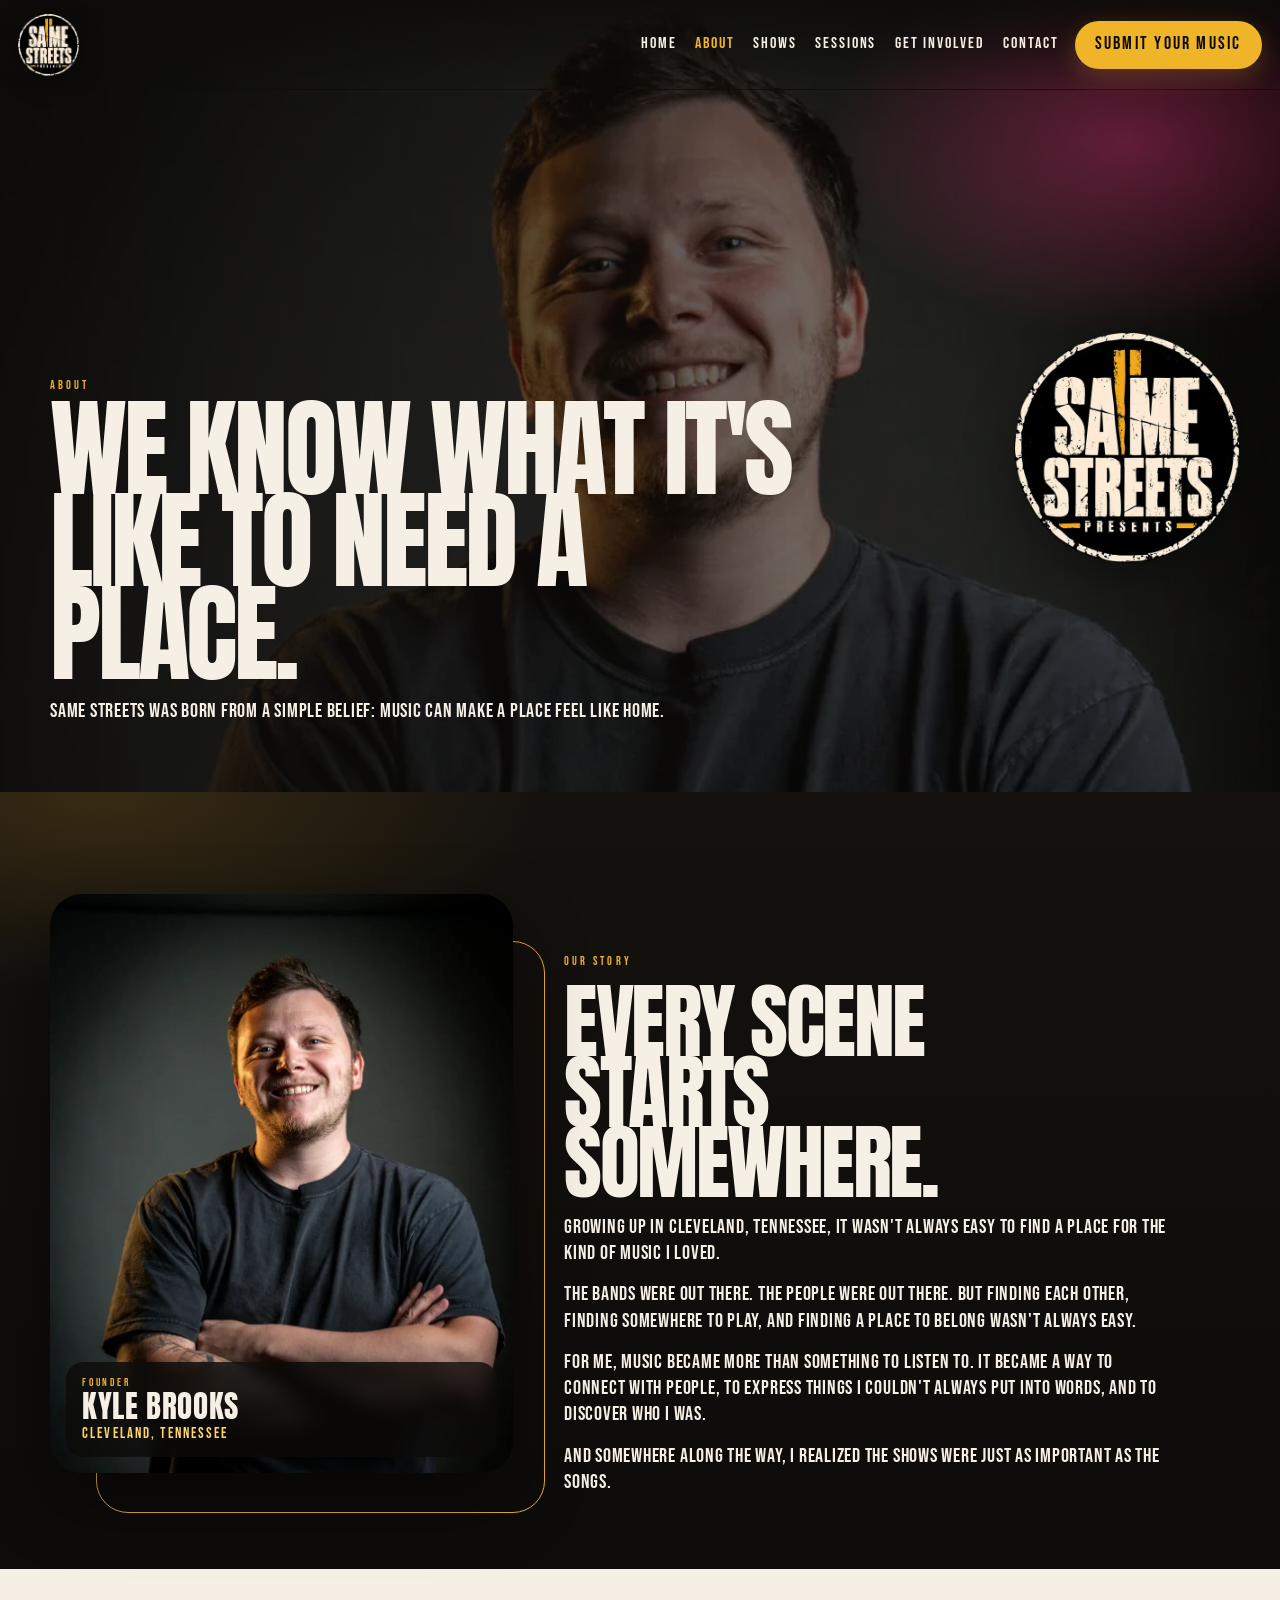
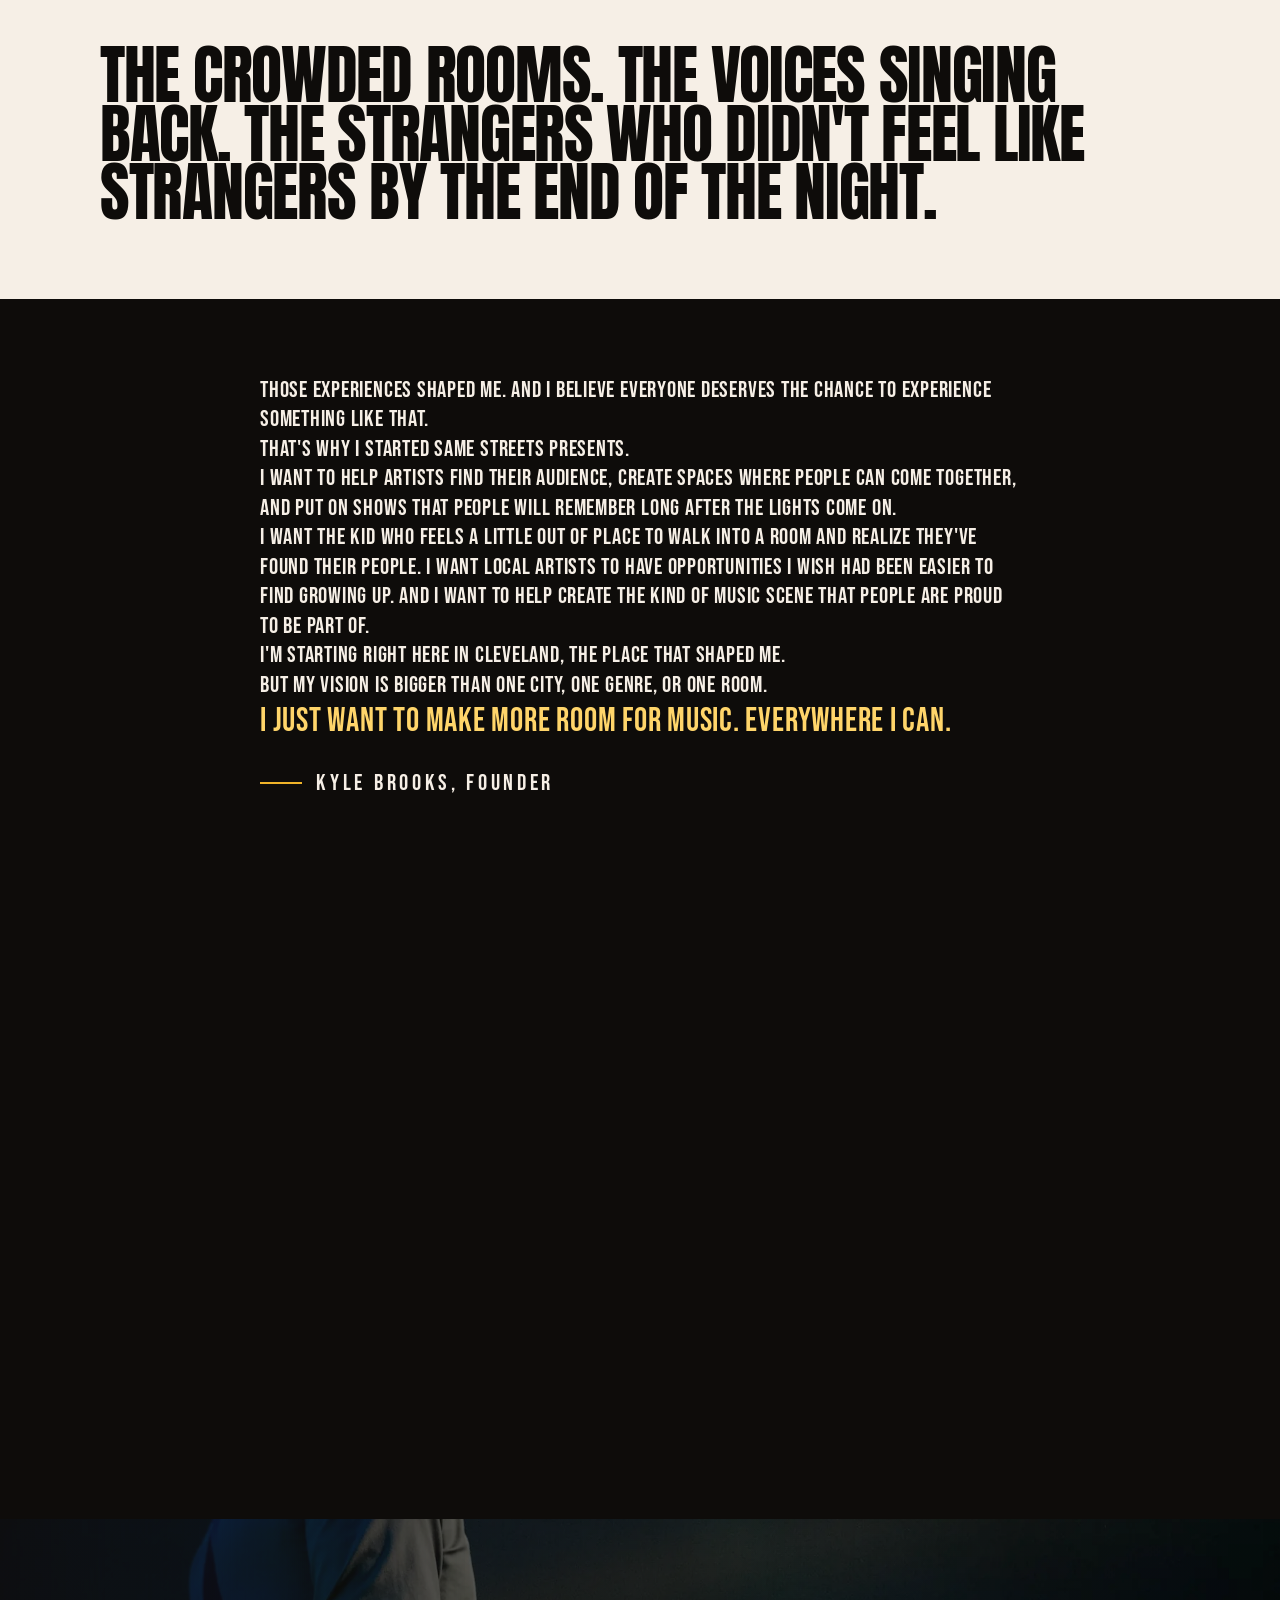
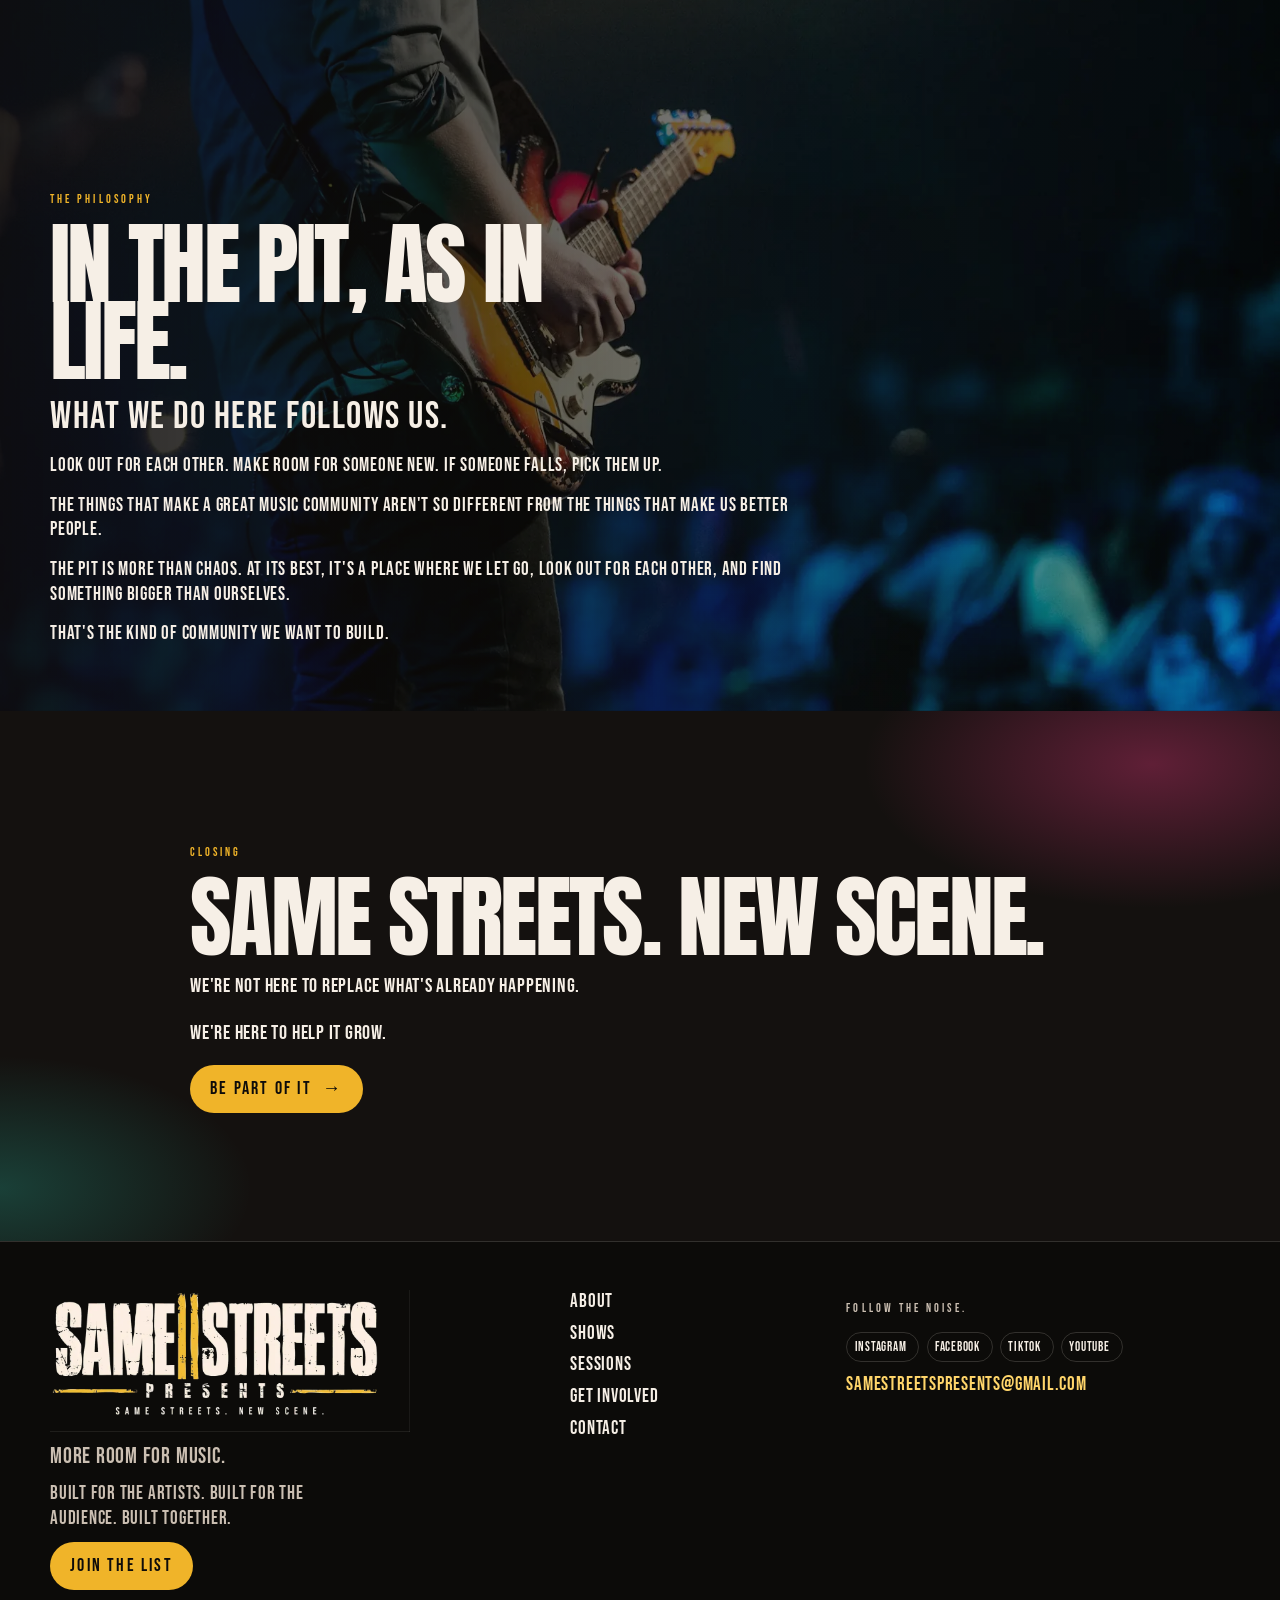
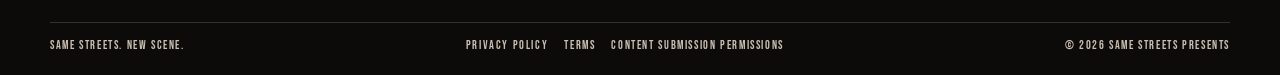
==== commit 4a89f318: "Redesign the About story so Kyle's portrait and words feel like a founder piece." ====
--- a/about.html
+++ b/about.html
@@ -41,28 +41,37 @@
       </div>
     </section>
 
-    <section class="section">
-      <div class="wrap story-grid">
-        <div data-reveal>
-          <img class="story-photo" src="assets/photos/kyle-brooks.webp" alt="Kyle Brooks, founder of Same Streets Presents." style="object-position:center 12%" loading="lazy" decoding="async">
-        </div>
-        <div class="stack copy" data-reveal style="--d:80ms">
+    <section class="founder" id="story">
+      <div class="wrap founder-stage">
+        <figure class="founder-frame" data-reveal>
+          <img src="assets/photos/kyle-brooks.webp" alt="Kyle Brooks, founder of Same Streets Presents." width="933" height="1400" decoding="async">
+          <figcaption>
+            <span class="eyebrow">Founder</span>
+            <strong>Kyle Brooks</strong>
+            <span>Cleveland, Tennessee</span>
+          </figcaption>
+        </figure>
+        <div class="founder-lead stack" data-reveal style="--d:90ms">
           <p class="eyebrow">Our story</p>
           <h2>Every scene starts somewhere.</h2>
           <p>Growing up in Cleveland, Tennessee, it wasn't always easy to find a place for the kind of music I loved.</p>
           <p>The bands were out there. The people were out there. But finding each other, finding somewhere to play, and finding a place to belong wasn't always easy.</p>
           <p>For me, music became more than something to listen to. It became a way to connect with people, to express things I couldn't always put into words, and to discover who I was.</p>
           <p>And somewhere along the way, I realized the shows were just as important as the songs.</p>
-          <p class="pull">The crowded rooms. The voices singing back. The strangers who didn't feel like strangers by the end of the night.</p>
-          <p>Those experiences shaped me. And I believe everyone deserves the chance to experience something like that.</p>
-          <p>That's why I started Same Streets Presents.</p>
-          <p>I want to help artists find their audience, create spaces where people can come together, and put on shows that people will remember long after the lights come on.</p>
-          <p>I want the kid who feels a little out of place to walk into a room and realize they've found their people. I want local artists to have opportunities I wish had been easier to find growing up. And I want to help create the kind of music scene that people are proud to be part of.</p>
-          <p>I'm starting right here in Cleveland, the place that shaped me.</p>
-          <p>But my vision is bigger than one city, one genre, or one room.</p>
-          <p>I just want to make more room for music. Everywhere I can.</p>
-          <p class="story-sign">Kyle Brooks, Founder</p>
-        </div>
+        </div>
+      </div>
+      <blockquote class="founder-quote" data-reveal>
+        <p>The crowded rooms. The voices singing back. The strangers who didn't feel like strangers by the end of the night.</p>
+      </blockquote>
+      <div class="wrap founder-letter" data-reveal>
+        <p>Those experiences shaped me. And I believe everyone deserves the chance to experience something like that.</p>
+        <p>That's why I started Same Streets Presents.</p>
+        <p>I want to help artists find their audience, create spaces where people can come together, and put on shows that people will remember long after the lights come on.</p>
+        <p>I want the kid who feels a little out of place to walk into a room and realize they've found their people. I want local artists to have opportunities I wish had been easier to find growing up. And I want to help create the kind of music scene that people are proud to be part of.</p>
+        <p>I'm starting right here in Cleveland, the place that shaped me.</p>
+        <p>But my vision is bigger than one city, one genre, or one room.</p>
+        <p class="founder-close">I just want to make more room for music. Everywhere I can.</p>
+        <p class="founder-sign">Kyle Brooks, Founder</p>
       </div>
     </section>
 
--- a/css/styles.css
+++ b/css/styles.css
@@ -1297,6 +1297,138 @@
   color: var(--mustard-2);
   letter-spacing: 0.12em;
   font-size: 1.35rem;
+}
+
+.founder {
+  position: relative;
+  padding: clamp(4.2rem, 8vw, 7rem) 0 0;
+  background:
+    radial-gradient(720px 320px at 8% 0%, rgba(240, 180, 41, 0.16), transparent 62%),
+    linear-gradient(180deg, #14110e 0%, #0e0c0a 42%);
+}
+
+.founder-stage {
+  display: grid;
+  grid-template-columns: minmax(260px, 0.82fr) 1.18fr;
+  gap: clamp(1.6rem, 4vw, 4.5rem);
+  align-items: end;
+}
+
+.founder-frame {
+  position: relative;
+  margin: 0 0 1.4rem;
+}
+
+.founder-frame::before {
+  content: "";
+  position: absolute;
+  z-index: 0;
+  inset: 8% -7% -7% 10%;
+  border: 1px solid var(--mustard);
+  border-radius: 32px;
+}
+
+.founder-frame img {
+  position: relative;
+  z-index: 1;
+  width: 100%;
+  aspect-ratio: 4 / 5;
+  object-fit: cover;
+  object-position: center 12%;
+  border-radius: 32px;
+  box-shadow: 0 28px 70px rgba(0, 0, 0, 0.48);
+}
+
+.founder-frame figcaption {
+  position: absolute;
+  z-index: 2;
+  left: 1rem;
+  right: 1rem;
+  bottom: 1rem;
+  display: grid;
+  gap: 0.15rem;
+  padding: 0.85rem 1rem;
+  border-radius: 18px;
+  background: rgba(12, 11, 9, 0.78);
+  backdrop-filter: blur(8px);
+}
+
+.founder-frame figcaption .eyebrow { font-size: 0.68rem; }
+.founder-frame strong {
+  font-family: var(--display);
+  font-size: clamp(1.6rem, 2.4vw, 2.2rem);
+  font-weight: 400;
+  letter-spacing: 0.02em;
+  line-height: 0.95;
+  text-transform: uppercase;
+}
+.founder-frame figcaption span:last-child {
+  color: var(--mustard-2);
+  letter-spacing: 0.14em;
+  font-size: 0.95rem;
+}
+
+.founder-lead h2 {
+  font-size: clamp(3.2rem, 6.4vw, 6.2rem);
+  max-width: 11ch;
+}
+
+.founder-lead p:not(.eyebrow) {
+  max-width: 38rem;
+  font-size: clamp(1.2rem, 1.6vw, 1.45rem);
+}
+
+.founder-quote {
+  margin: clamp(2.8rem, 6vw, 4.6rem) 0 0;
+  padding: clamp(2.6rem, 6vw, 4.8rem) 0;
+  background: var(--cream);
+  color: var(--ink);
+}
+
+.founder-quote p {
+  width: min(1080px, calc(100% - 2.4rem));
+  margin: 0 auto;
+  font-family: var(--display);
+  font-size: clamp(2.2rem, 5vw, 4.6rem);
+  font-weight: 400;
+  line-height: 0.92;
+  letter-spacing: -0.02em;
+  text-transform: uppercase;
+}
+
+.founder-letter {
+  width: min(760px, calc(100% - 2.4rem));
+  margin: 0 auto;
+  padding: clamp(3rem, 6vw, 5rem) 0 clamp(4rem, 8vw, 6.5rem);
+}
+
+.founder-letter p {
+  font-size: clamp(1.25rem, 1.8vw, 1.5rem);
+  line-height: 1.28;
+}
+
+.founder-close {
+  color: var(--mustard-2);
+  font-size: clamp(1.6rem, 2.6vw, 2.15rem) !important;
+  line-height: 1.1;
+}
+
+.founder-sign {
+  display: flex;
+  align-items: center;
+  gap: 0.9rem;
+  margin-top: 1.6rem;
+  color: var(--cream);
+  letter-spacing: 0.16em;
+  font-size: 1.25rem;
+}
+
+.founder-sign::before {
+  content: "";
+  width: 42px;
+  height: 2px;
+  background: var(--mustard);
+  flex: none;
 }
 
 .footer-grid p { color: var(--muted); margin-top: 0.7rem; max-width: 36ch; }
@@ -1448,6 +1580,7 @@
   .session-grid,
   .contact-grid,
   .story-grid,
+  .founder-stage,
   .form-split,
   .belief-grid,
   .lane-grid,
@@ -1467,6 +1600,8 @@
   .scene-badge { width: min(42vw, 150px); }
   .hero h1 { font-size: clamp(1.7rem, 6.6vw, 2.7rem); }
   .story-photo { position: static; height: 320px; }
+  .founder-frame::before { inset: 5% -3% -4% 5%; }
+  .founder-quote p { font-size: clamp(1.85rem, 8.4vw, 2.7rem); }
   .hero-thumbs { margin-left: 0; width: 100%; }
   .section-head,
   .ticket,
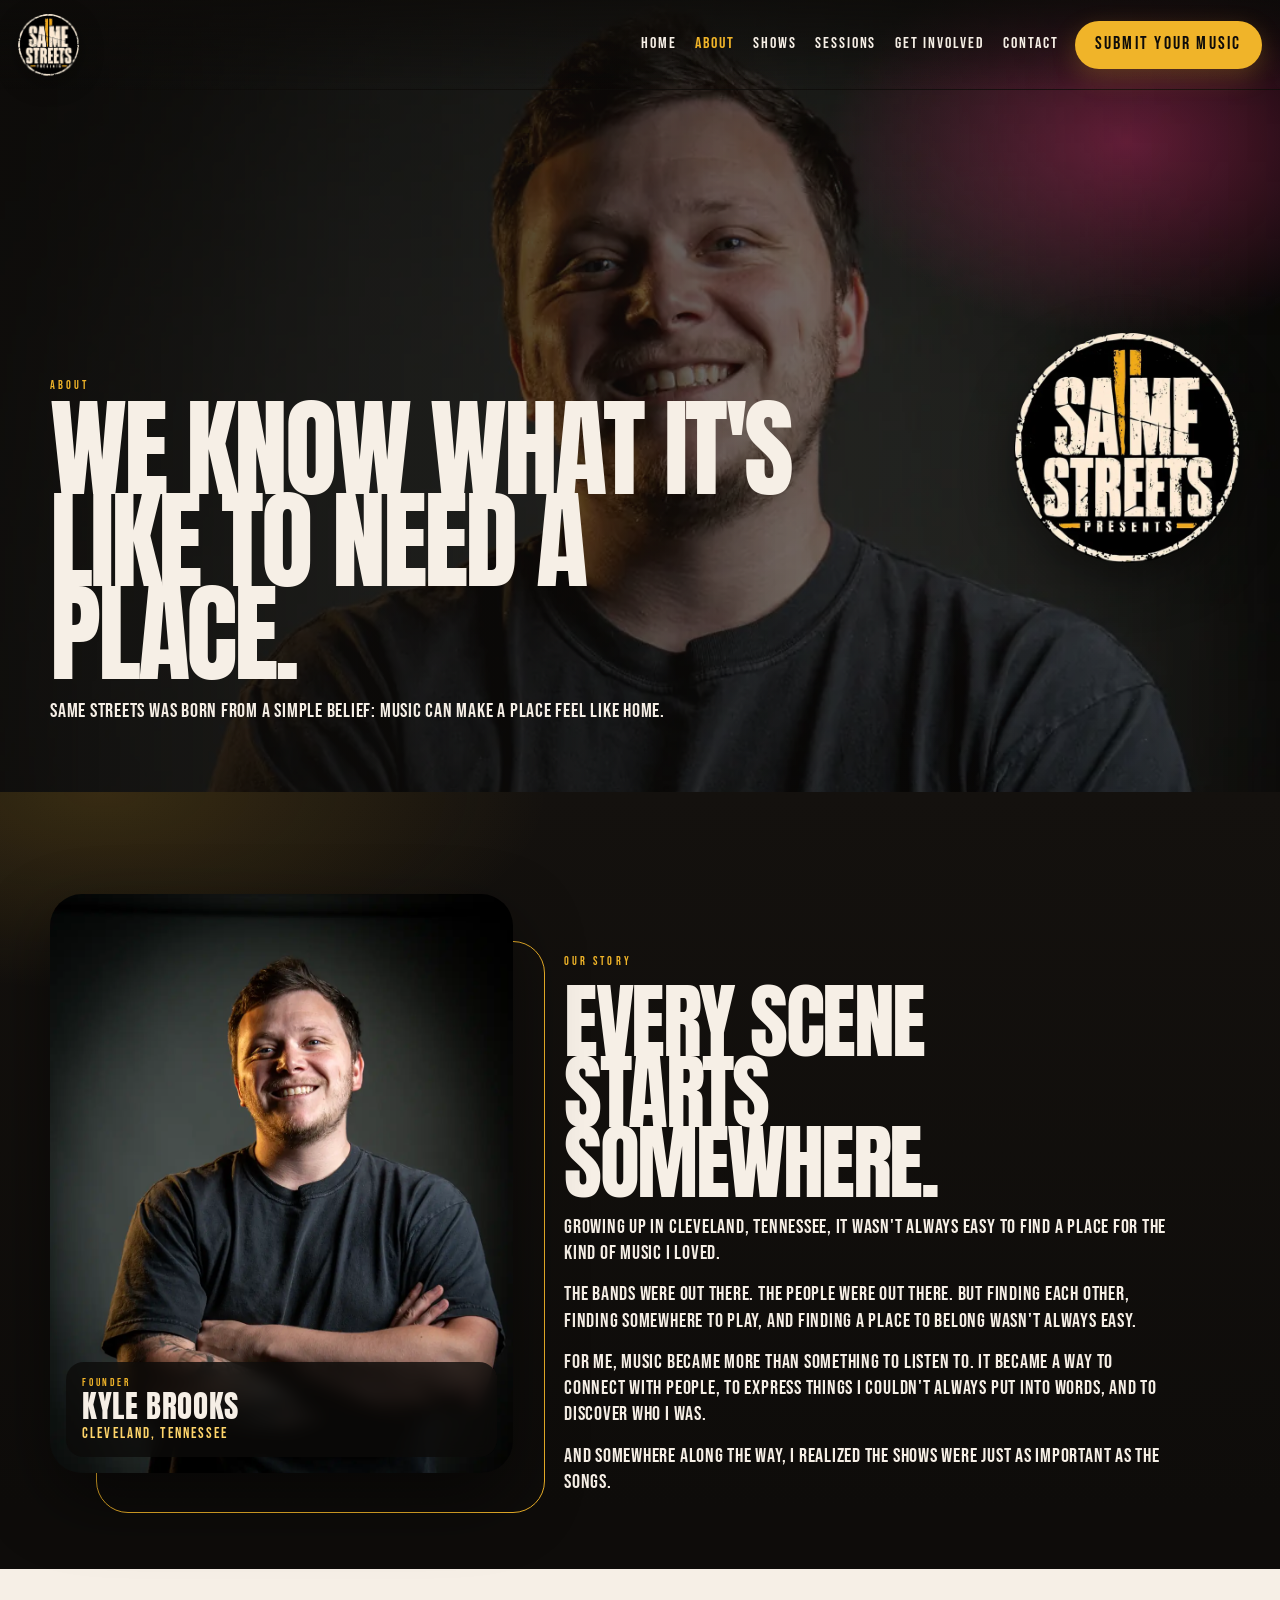
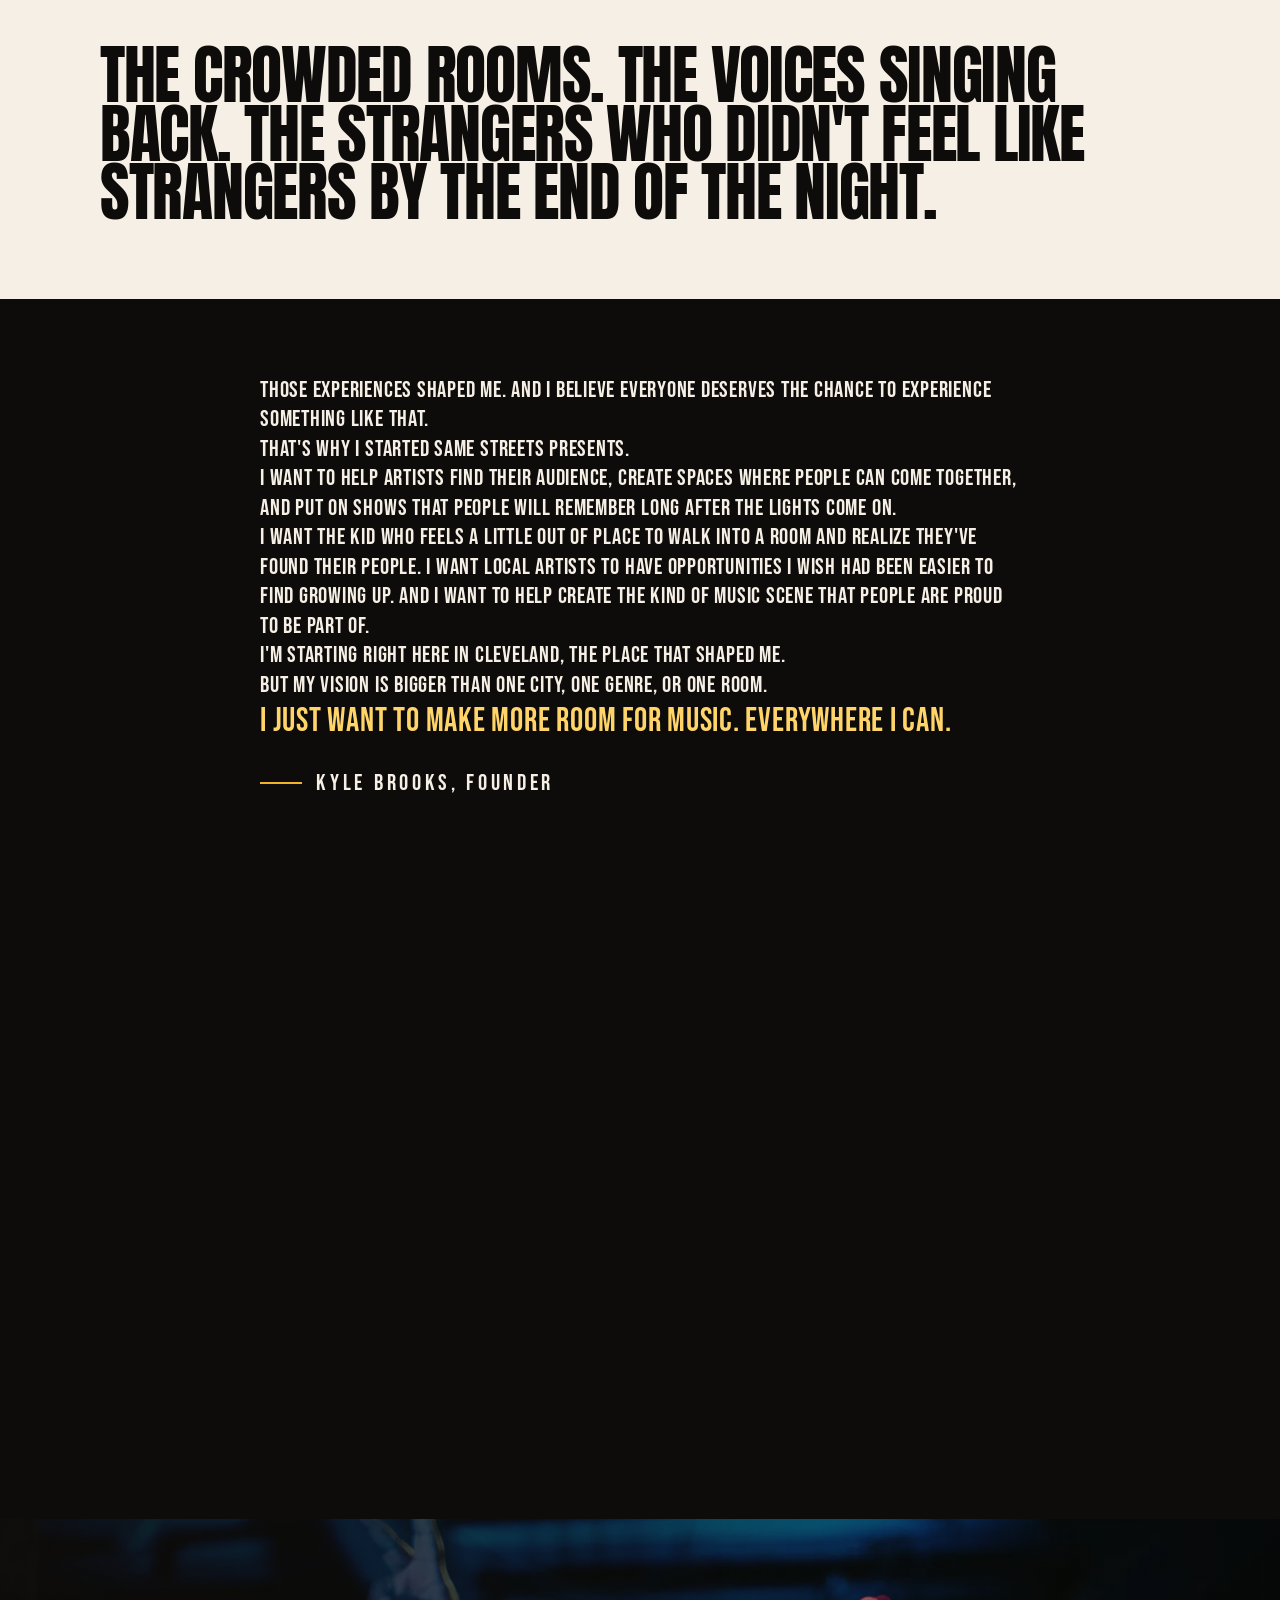
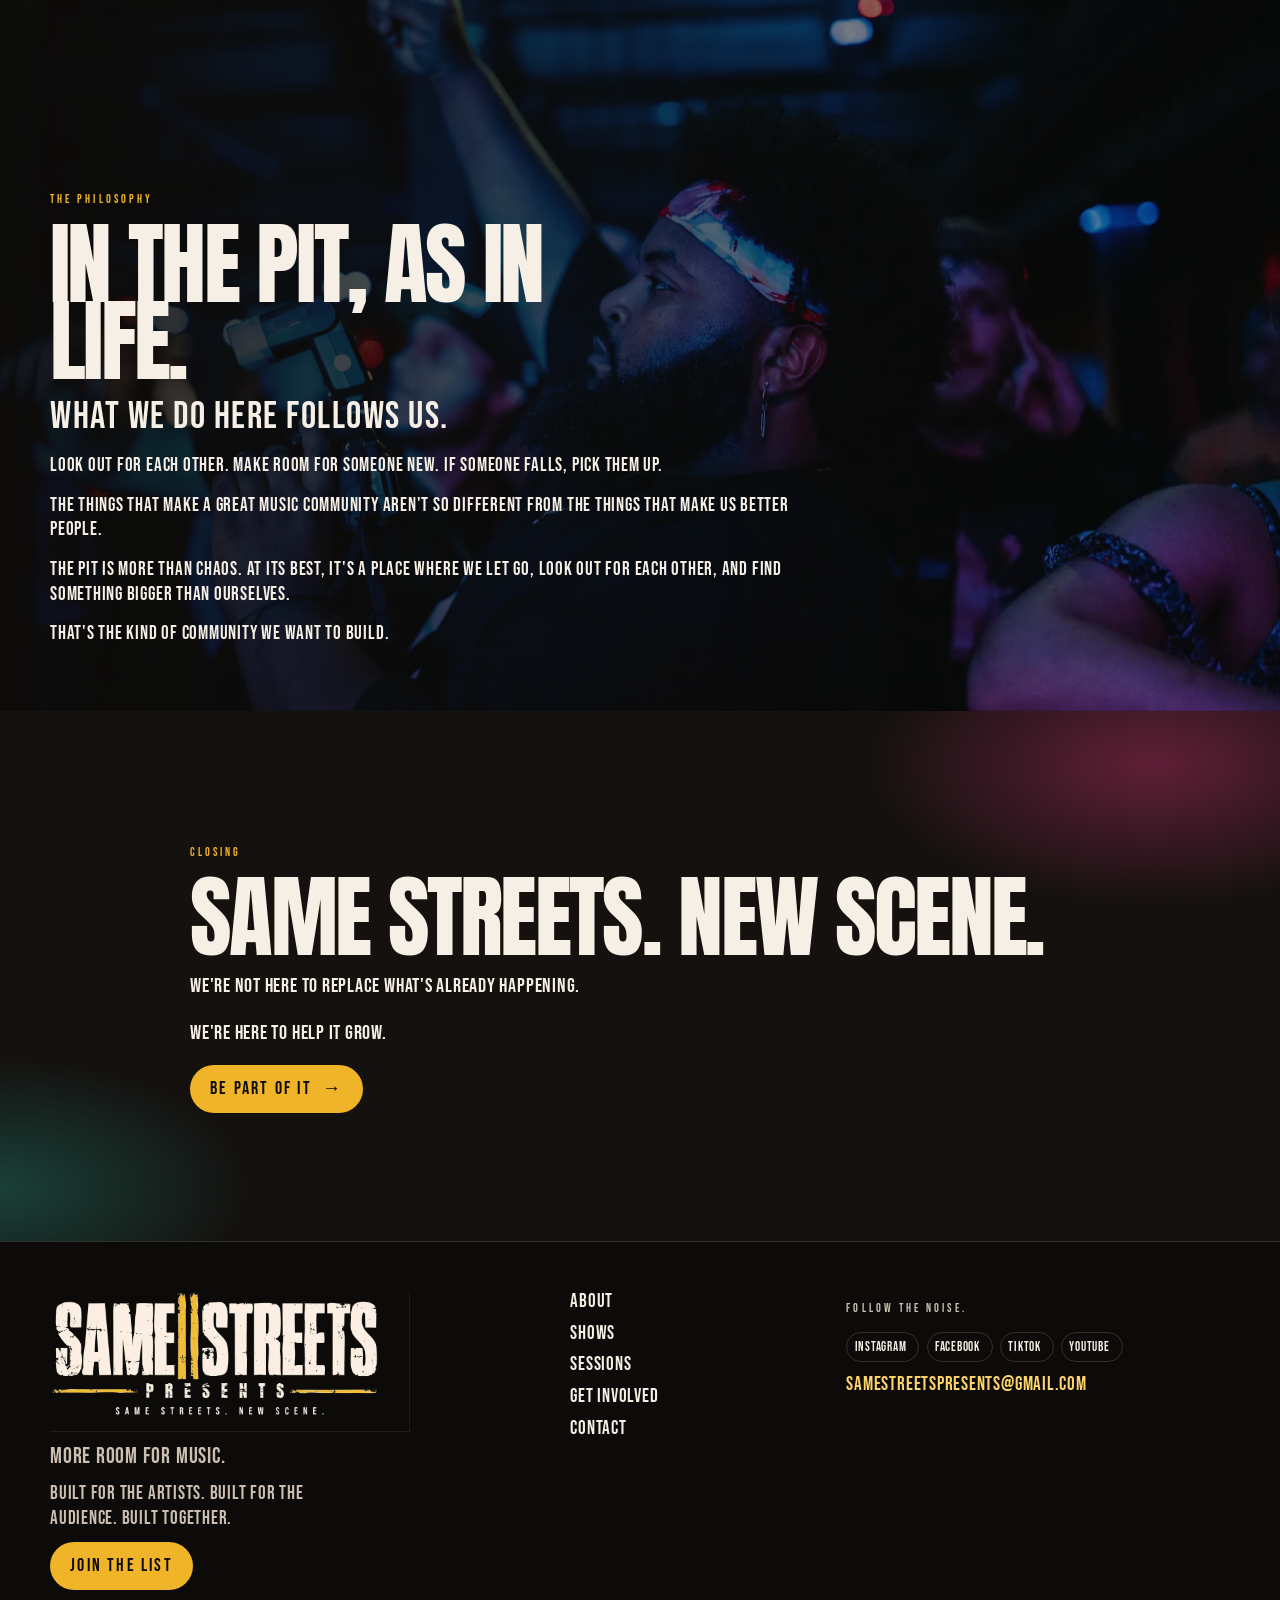
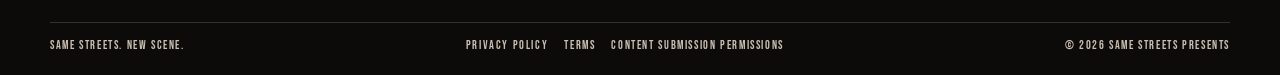
==== commit d7248c21: "Replace the stock photos with the client's show photography and founder headshot." ====
--- a/about.html
+++ b/about.html
@@ -44,7 +44,7 @@
     <section class="founder" id="story">
       <div class="wrap founder-stage">
         <figure class="founder-frame" data-reveal>
-          <img src="assets/photos/kyle-brooks.webp" alt="Kyle Brooks, founder of Same Streets Presents." width="933" height="1400" decoding="async">
+          <img src="assets/photos/kyle-brooks.webp" alt="Kyle Brooks, founder of Same Streets Presents." width="1067" height="1600" decoding="async">
           <figcaption>
             <span class="eyebrow">Founder</span>
             <strong>Kyle Brooks</strong>
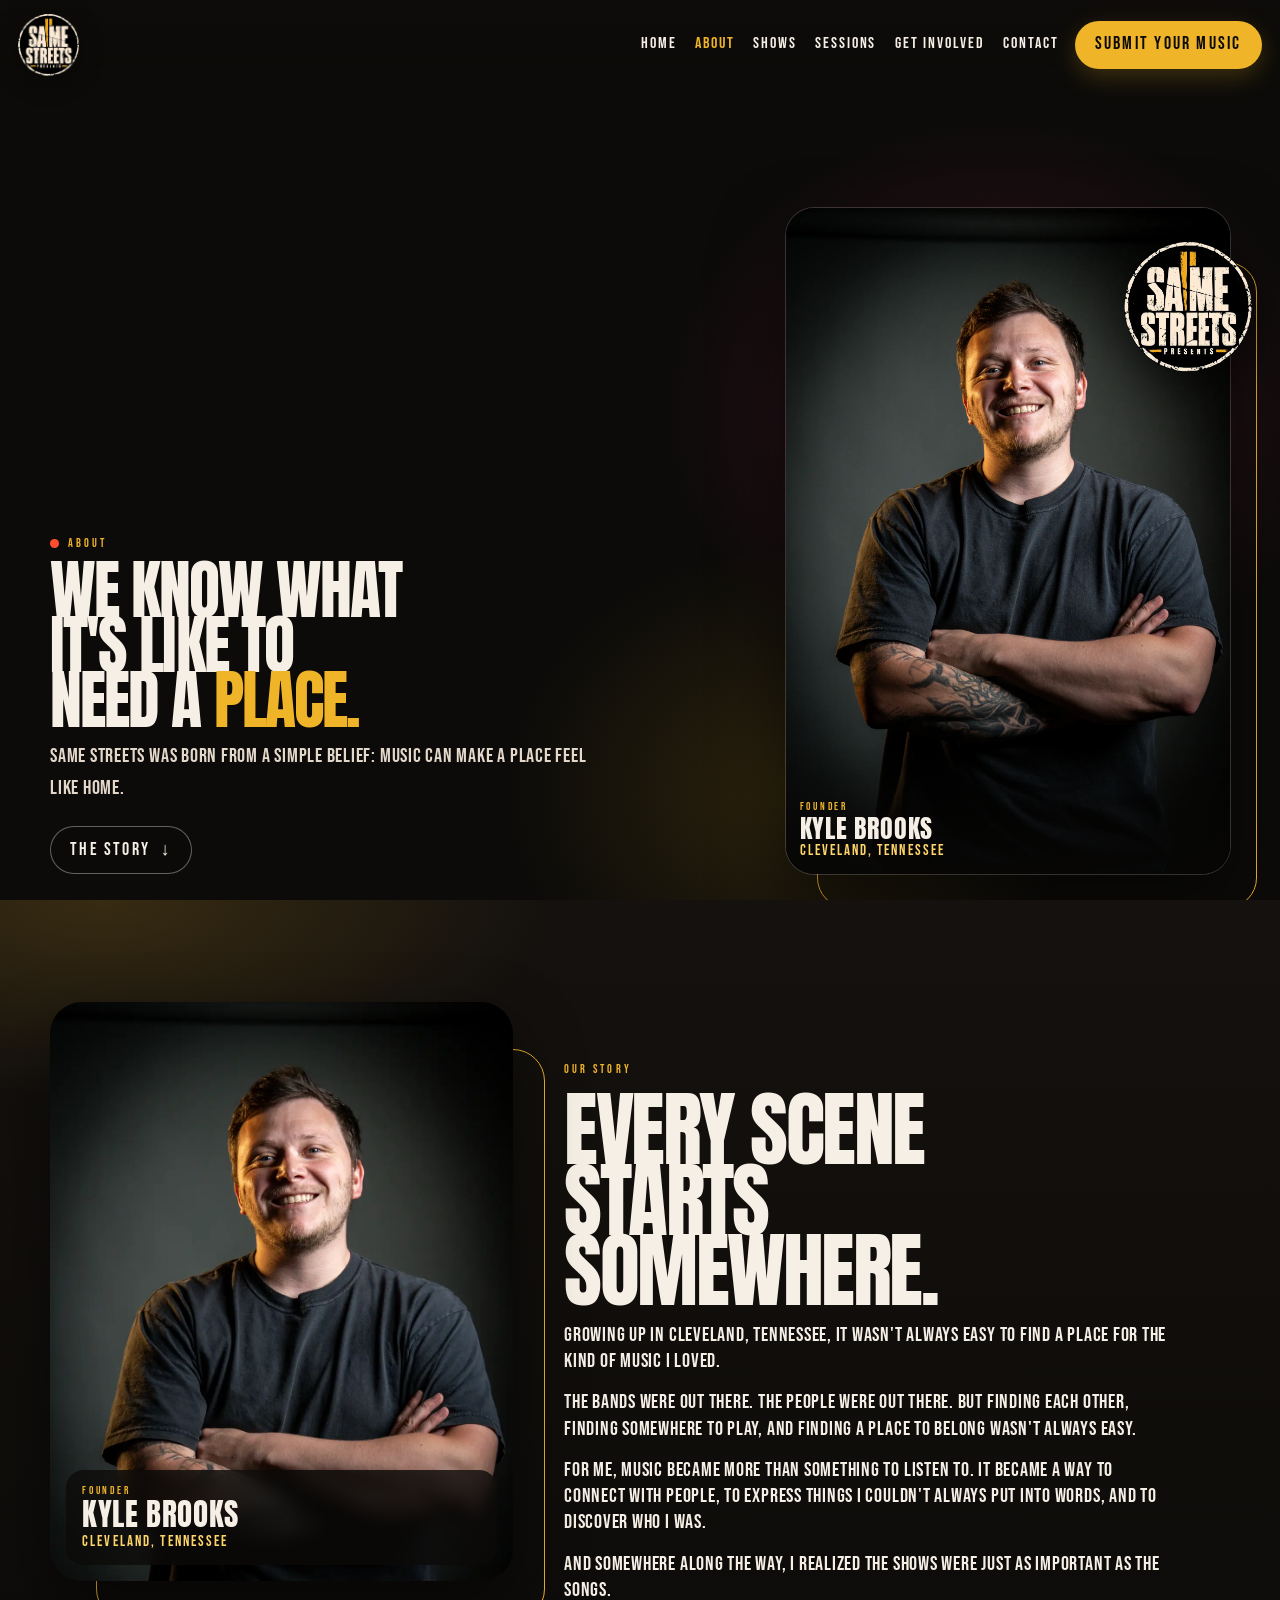
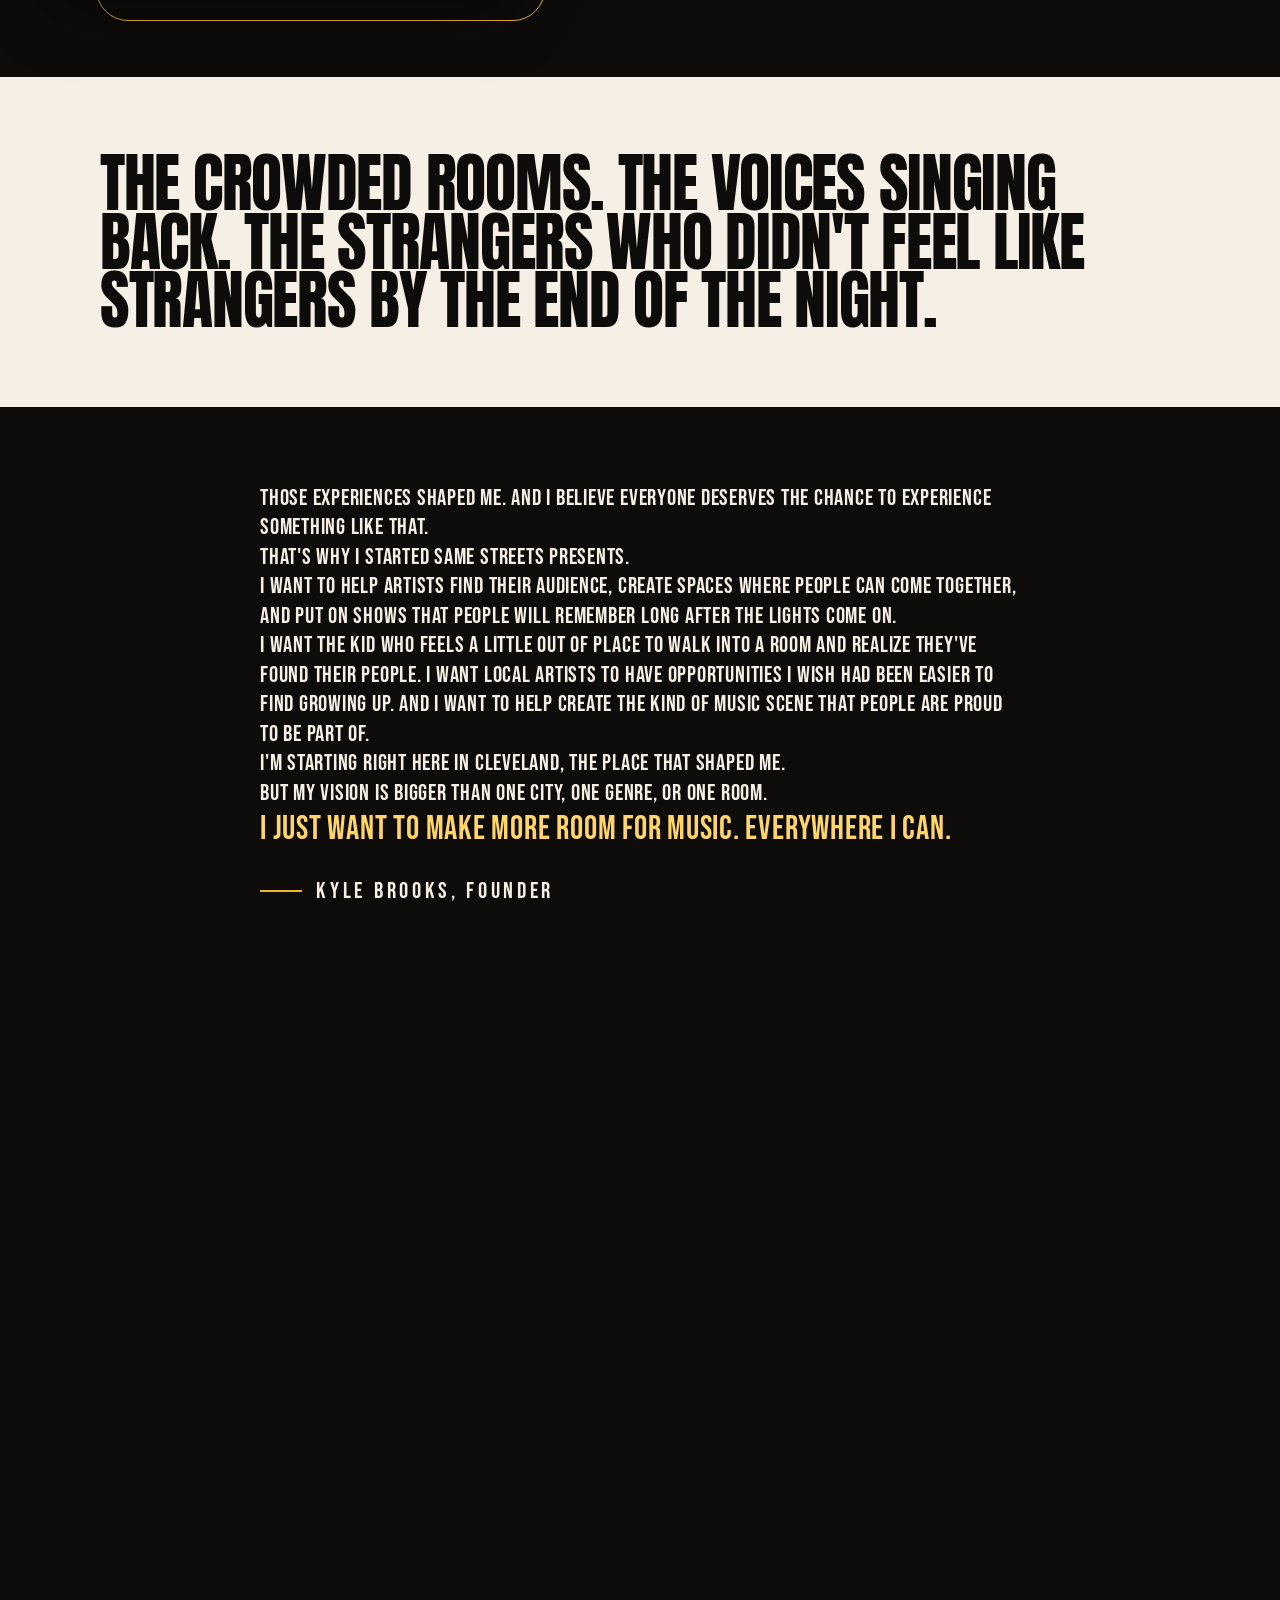
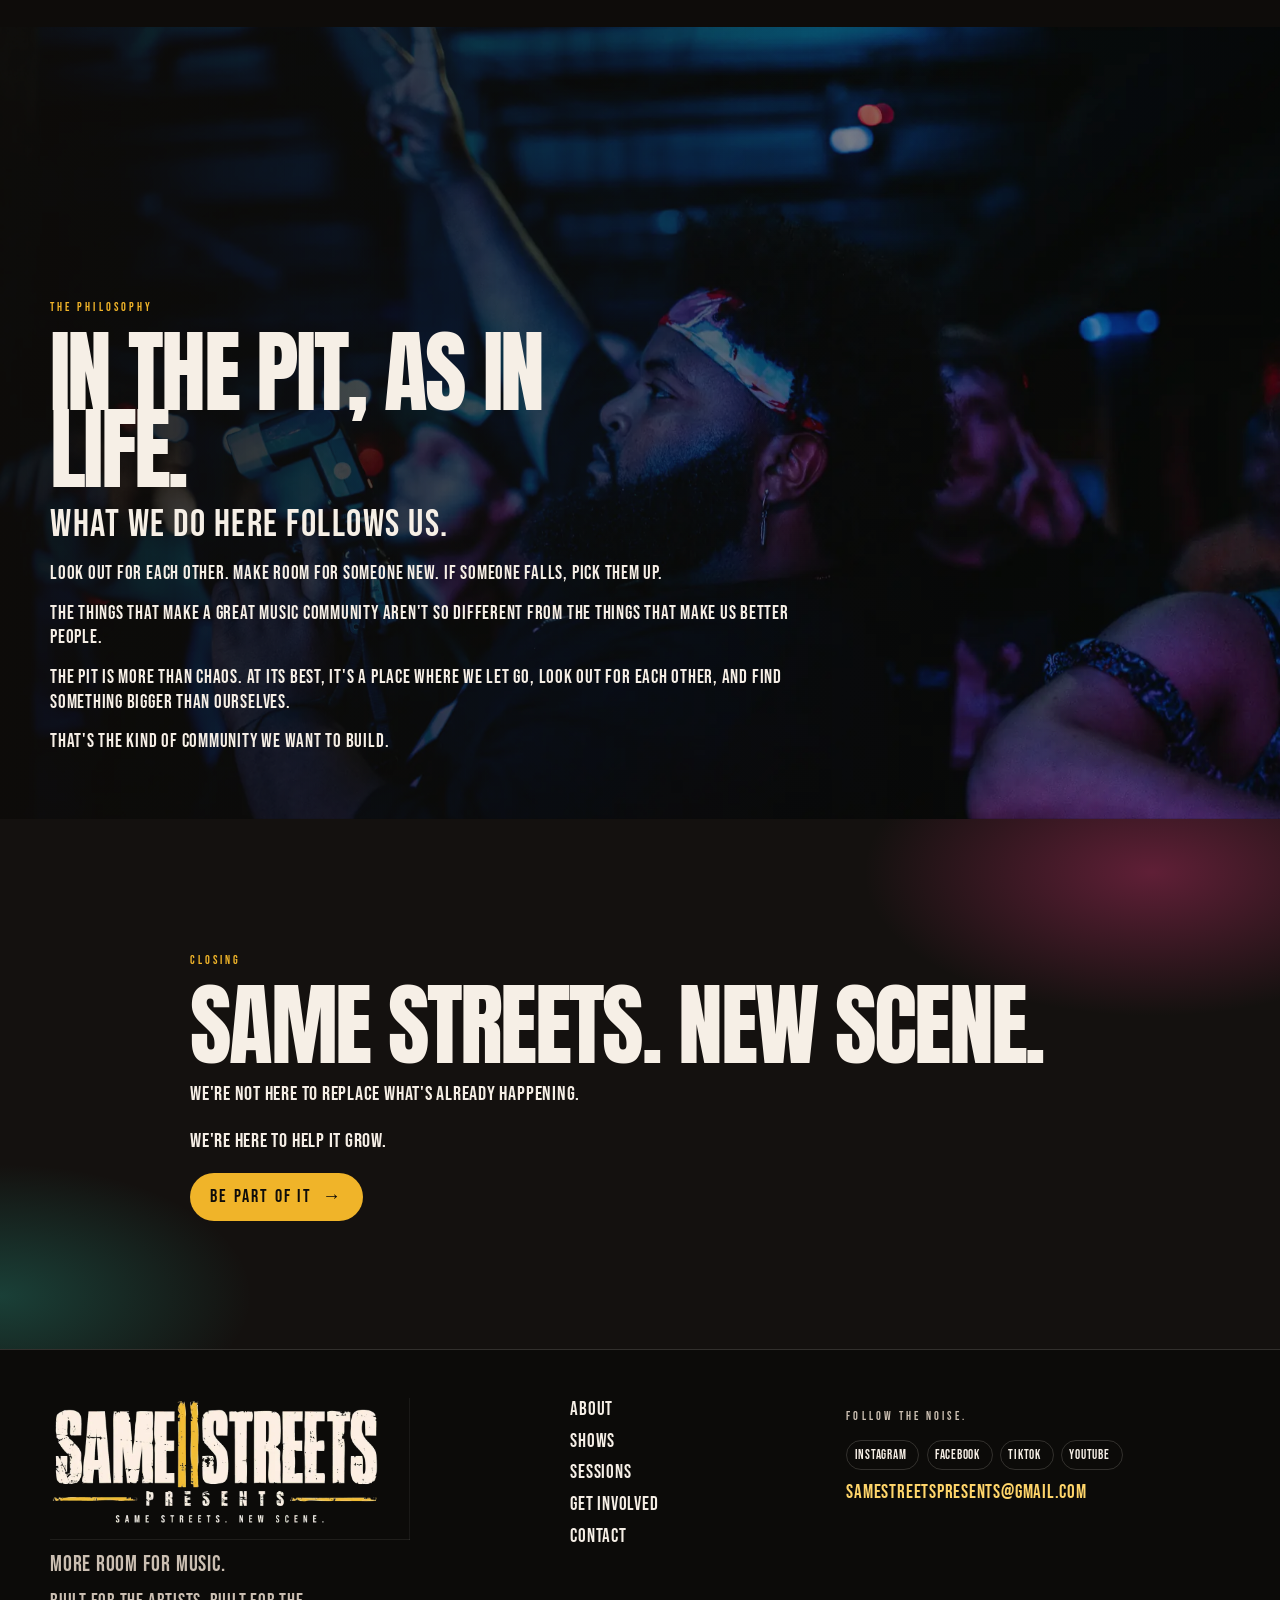
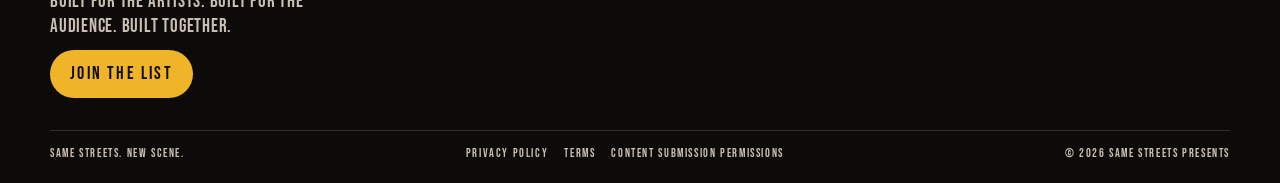
==== commit cfa81362: "Show Kyle clearly in the About hero instead of burying the portrait under the headline. Co-authored-" ====
--- a/about.html
+++ b/about.html
@@ -7,7 +7,7 @@
   <meta name="description" content="Same Streets was born from a simple belief: music can make a place feel like home. Our story starts in Cleveland, Tennessee.">
   <meta name="theme-color" content="#0e0c0a">
   <link rel="icon" href="assets/brand/favicon.png" type="image/png">
-  <link rel="preload" as="image" href="assets/photos/kyle-brooks.webp" fetchpriority="high">
+  <link rel="preload" as="image" href="assets/photos/kyle-hero.webp" fetchpriority="high">
   <link rel="stylesheet" href="css/styles.css">
   <script>document.documentElement.classList.add("js")</script>
 </head>
@@ -32,19 +32,32 @@
   </header>
 
   <main id="main">
-    <section class="page-hero" data-grade="magenta">
-      <div class="page-hero-media" style="background-image:url('assets/photos/kyle-brooks.webp');background-position:center 18%"></div>
-      <div class="wrap page-hero-copy stack">
-        <p class="eyebrow">About</p>
-        <h1>We know what it's like to need a place.</h1>
-        <p class="lede">Same Streets was born from a simple belief: music can make a place feel like home.</p>
+    <section class="about-hero" aria-labelledby="about-hero-title">
+      <div class="about-hero-stage">
+        <div class="about-hero-copy">
+          <p class="eyebrow"><span class="pulse" aria-hidden="true"></span> About</p>
+          <h1 id="about-hero-title">We know what<br>it's like to<br>need a <em>place.</em></h1>
+          <p class="lede">Same Streets was born from a simple belief: music can make a place feel like home.</p>
+          <p class="about-hero-actions"><a class="btn btn-ghost" href="#story">The story <span aria-hidden="true">↓</span></a></p>
+        </div>
+        <figure class="about-hero-portrait">
+          <div class="about-hero-frame">
+            <img class="about-hero-photo" src="assets/photos/kyle-hero.webp" alt="Kyle Brooks, founder of Same Streets Presents." width="1500" height="2250" fetchpriority="high" decoding="async">
+          </div>
+          <img class="about-hero-badge" src="assets/brand/badge.webp" alt="" width="168" height="168">
+          <figcaption>
+            <span class="eyebrow">Founder</span>
+            <strong>Kyle Brooks</strong>
+            <span>Cleveland, Tennessee</span>
+          </figcaption>
+        </figure>
       </div>
     </section>
 
     <section class="founder" id="story">
       <div class="wrap founder-stage">
         <figure class="founder-frame" data-reveal>
-          <img src="assets/photos/kyle-brooks.webp" alt="Kyle Brooks, founder of Same Streets Presents." width="1067" height="1600" decoding="async">
+          <img src="assets/photos/kyle-brooks.webp" alt="Kyle Brooks, founder of Same Streets Presents." width="1067" height="1600" loading="lazy" decoding="async">
           <figcaption>
             <span class="eyebrow">Founder</span>
             <strong>Kyle Brooks</strong>
--- a/css/styles.css
+++ b/css/styles.css
@@ -1102,6 +1102,27 @@
   top: 104px;
 }
 
+.photo-grid {
+  display: grid;
+  grid-template-columns: repeat(3, 1fr);
+  gap: 0.75rem;
+}
+
+.photo-grid figure { margin: 0; }
+
+.photo-grid img {
+  display: block;
+  width: 100%;
+  height: clamp(180px, 24vw, 320px);
+  object-fit: cover;
+  border-radius: 22px;
+}
+
+@media (max-width: 800px) {
+  .photo-grid { grid-template-columns: 1fr 1fr; gap: 0.5rem; }
+  .photo-grid img { height: 168px; border-radius: 16px; }
+}
+
 .booking h2,
 .form-split h2,
 .contact-grid h2 { font-size: clamp(2.7rem, 5vw, 4.5rem); }
@@ -1542,8 +1563,211 @@
   50% { transform: translateY(-14px) rotate(7deg); }
 }
 
+/* About hero — the portrait is its own frame so the face stays clear. */
+
+.about-hero {
+  position: relative;
+  isolation: isolate;
+  overflow: hidden;
+  min-height: 100svh;
+  display: flex;
+  align-items: flex-end;
+  padding: calc(var(--header) + 1.25rem) 0 1.6rem;
+  background:
+    radial-gradient(520px 460px at 78% 46%, rgba(255, 61, 138, 0.2), transparent 64%),
+    radial-gradient(420px 360px at 62% 88%, rgba(240, 180, 41, 0.14), transparent 68%),
+    #0c0b09;
+}
+
+.about-hero::before {
+  content: "";
+  position: absolute;
+  z-index: 0;
+  width: min(52vw, 640px);
+  height: min(70vh, 720px);
+  right: -4vw;
+  top: 12vh;
+  background: radial-gradient(closest-side, rgba(255, 61, 138, 0.34), transparent 72%);
+  filter: blur(6px);
+  animation: float 16s ease-in-out infinite;
+  pointer-events: none;
+}
+
+.about-hero-stage {
+  position: relative;
+  z-index: 1;
+  width: min(1180px, calc(100% - 3.2rem));
+  margin-inline: auto;
+  display: grid;
+  grid-template-columns: minmax(0, 1.15fr) auto;
+  gap: clamp(1.4rem, 4vw, 4.2rem);
+  align-items: end;
+}
+
+.about-hero-copy { max-width: 40rem; min-width: 0; }
+
+.about-hero h1 {
+  max-width: none;
+  margin: 0.45rem 0 0.85rem;
+  font-size: clamp(3.15rem, 5vw, 5.35rem);
+}
+
+.about-hero h1 em {
+  font-style: normal;
+  color: var(--mustard);
+}
+
+.about-hero .lede { max-width: 34rem; color: var(--cream-dim); }
+
+.about-hero-actions { margin: 1.35rem 0 0; }
+
+.about-hero-copy > * {
+  animation: brand-in 0.85s cubic-bezier(0.16, 0.84, 0.32, 1) both;
+}
+
+.about-hero-copy > *:nth-child(2) { animation-delay: 0.08s; }
+.about-hero-copy > *:nth-child(3) { animation-delay: 0.16s; }
+.about-hero-copy > *:nth-child(4) { animation-delay: 0.24s; }
+
+.about-hero-portrait {
+  position: relative;
+  margin: 0;
+  height: min(74svh, 740px);
+  aspect-ratio: 2 / 3;
+  animation: brand-in 1s cubic-bezier(0.16, 0.84, 0.32, 1) 0.05s both;
+}
+
+.about-hero-portrait::before {
+  content: "";
+  position: absolute;
+  z-index: 0;
+  inset: 8% -6% -5% 7%;
+  border: 1px solid var(--mustard);
+  border-radius: 30px;
+  pointer-events: none;
+}
+
+.about-hero-frame {
+  position: relative;
+  z-index: 1;
+  height: 100%;
+  border-radius: 28px;
+  overflow: hidden;
+  box-shadow:
+    0 0 0 1px rgba(246, 239, 230, 0.18),
+    0 30px 70px rgba(0, 0, 0, 0.52);
+  transition: transform 0.5s cubic-bezier(0.16, 0.84, 0.32, 1);
+}
+
+.about-hero-portrait:hover .about-hero-frame { transform: translateY(-6px); }
+
+.about-hero-photo {
+  width: 100%;
+  height: 100%;
+  object-fit: cover;
+  object-position: center 18%;
+}
+
+.about-hero-frame::after {
+  content: "";
+  position: absolute;
+  z-index: 2;
+  left: 0;
+  right: 0;
+  bottom: 0;
+  height: 132px;
+  background: linear-gradient(180deg, transparent, rgba(8, 7, 6, 0.84));
+  pointer-events: none;
+}
+
+.about-hero-badge {
+  position: absolute;
+  z-index: 4;
+  width: 128px;
+  height: auto;
+  right: -22px;
+  top: 5%;
+  filter: drop-shadow(0 16px 24px rgba(0, 0, 0, 0.5));
+  animation: stamp 8s ease-in-out infinite;
+  pointer-events: none;
+}
+
+.about-hero-portrait figcaption {
+  position: absolute;
+  z-index: 3;
+  left: 0.85rem;
+  right: 4.6rem;
+  bottom: 0.85rem;
+  display: grid;
+  gap: 0.12rem;
+}
+
+.about-hero-portrait figcaption .eyebrow { font-size: 0.66rem; }
+
+.about-hero-portrait figcaption strong {
+  font-family: var(--display);
+  font-size: clamp(1.55rem, 2vw, 2.05rem);
+  font-weight: 400;
+  letter-spacing: 0.03em;
+  line-height: 0.95;
+  text-transform: uppercase;
+}
+
+.about-hero-portrait figcaption span:last-child {
+  color: var(--mustard-2);
+  letter-spacing: 0.14em;
+  font-size: 0.92rem;
+}
+
 @media (max-width: 980px) {
   .page-hero::before { display: none; }
+  .about-hero {
+    min-height: 100svh;
+    flex-direction: column;
+    align-items: stretch;
+    padding: calc(var(--header) + 0.7rem) 0 0.85rem;
+  }
+  .about-hero-stage {
+    flex: 1;
+    display: flex;
+    flex-direction: column;
+    grid-template-columns: none;
+    align-items: stretch;
+    width: min(1180px, calc(100% - 2rem));
+    min-width: 0;
+    min-height: 0;
+  }
+  .about-hero-copy { max-width: none; }
+  .about-hero h1 {
+    font-size: clamp(2.35rem, 10.2vw, 3.4rem);
+    margin: 0.25rem 0 0.4rem;
+  }
+  .about-hero .lede {
+    width: 100%;
+    max-width: 100%;
+    font-size: 1.05rem;
+    line-height: 1.35;
+    white-space: normal;
+  }
+  .about-hero-actions { margin-top: 0.75rem; }
+  .about-hero-portrait {
+    flex: 1 1 auto;
+    width: 100%;
+    height: auto;
+    min-height: 240px;
+    aspect-ratio: auto;
+    margin-top: 1rem;
+  }
+  .about-hero-frame,
+  .about-hero-photo { min-width: 0; max-width: 100%; }
+  .about-hero-frame { min-height: 240px; }
+  .about-hero-photo { object-position: center 16%; }
+  .about-hero-badge {
+    width: 92px;
+    top: auto;
+    right: 0.7rem;
+    bottom: 4.5rem;
+  }
   .site-header { display: flex; justify-content: space-between; }
   .nav-toggle { display: inline-flex; align-items: center; }
   .nav-cta { white-space: nowrap; }
@@ -1628,6 +1852,9 @@
   .page-hero,
   .invite,
   .pit { min-height: 78vh; }
+  .about-hero h1 { font-size: clamp(2.15rem, 9.4vw, 2.85rem); }
+  .about-hero-portrait { width: 100%; }
+  .about-hero-portrait figcaption { right: 5.2rem; }
   .player-frame,
   .player-frame img { min-height: 320px; }
 }
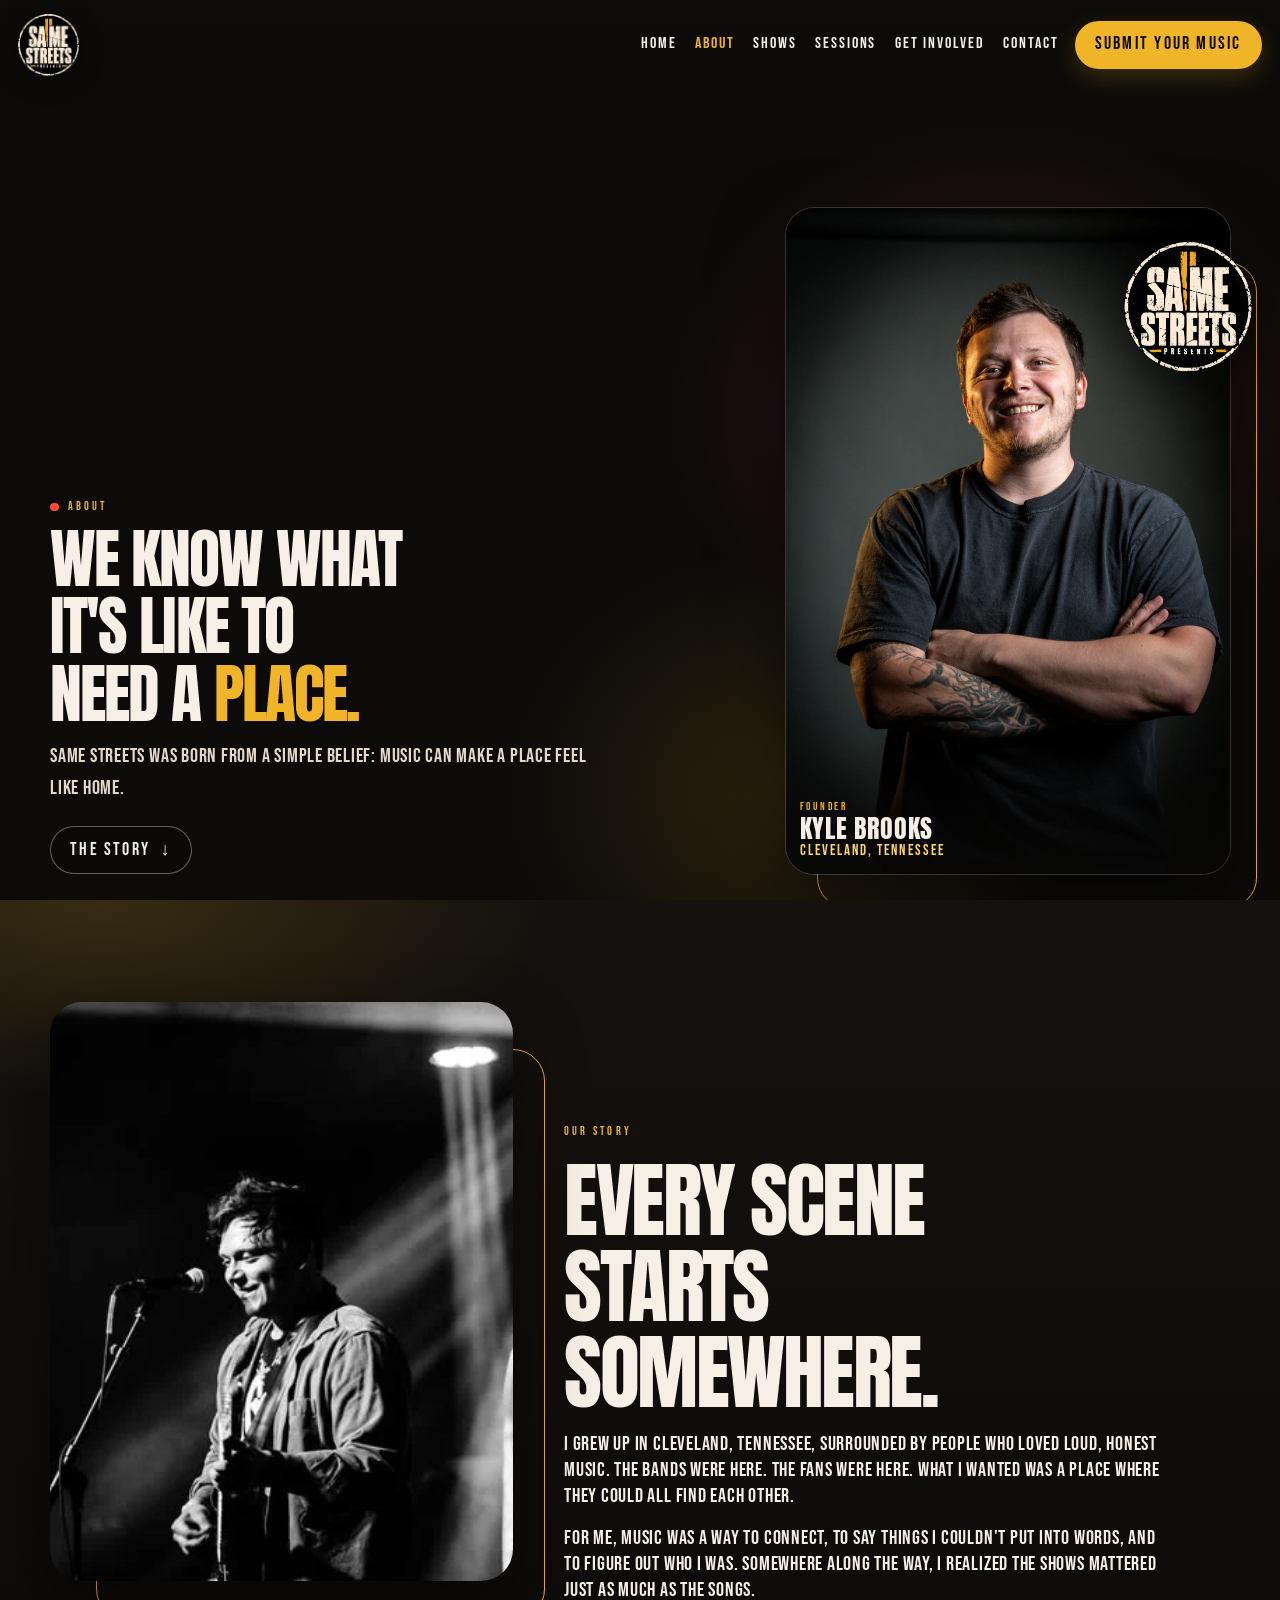
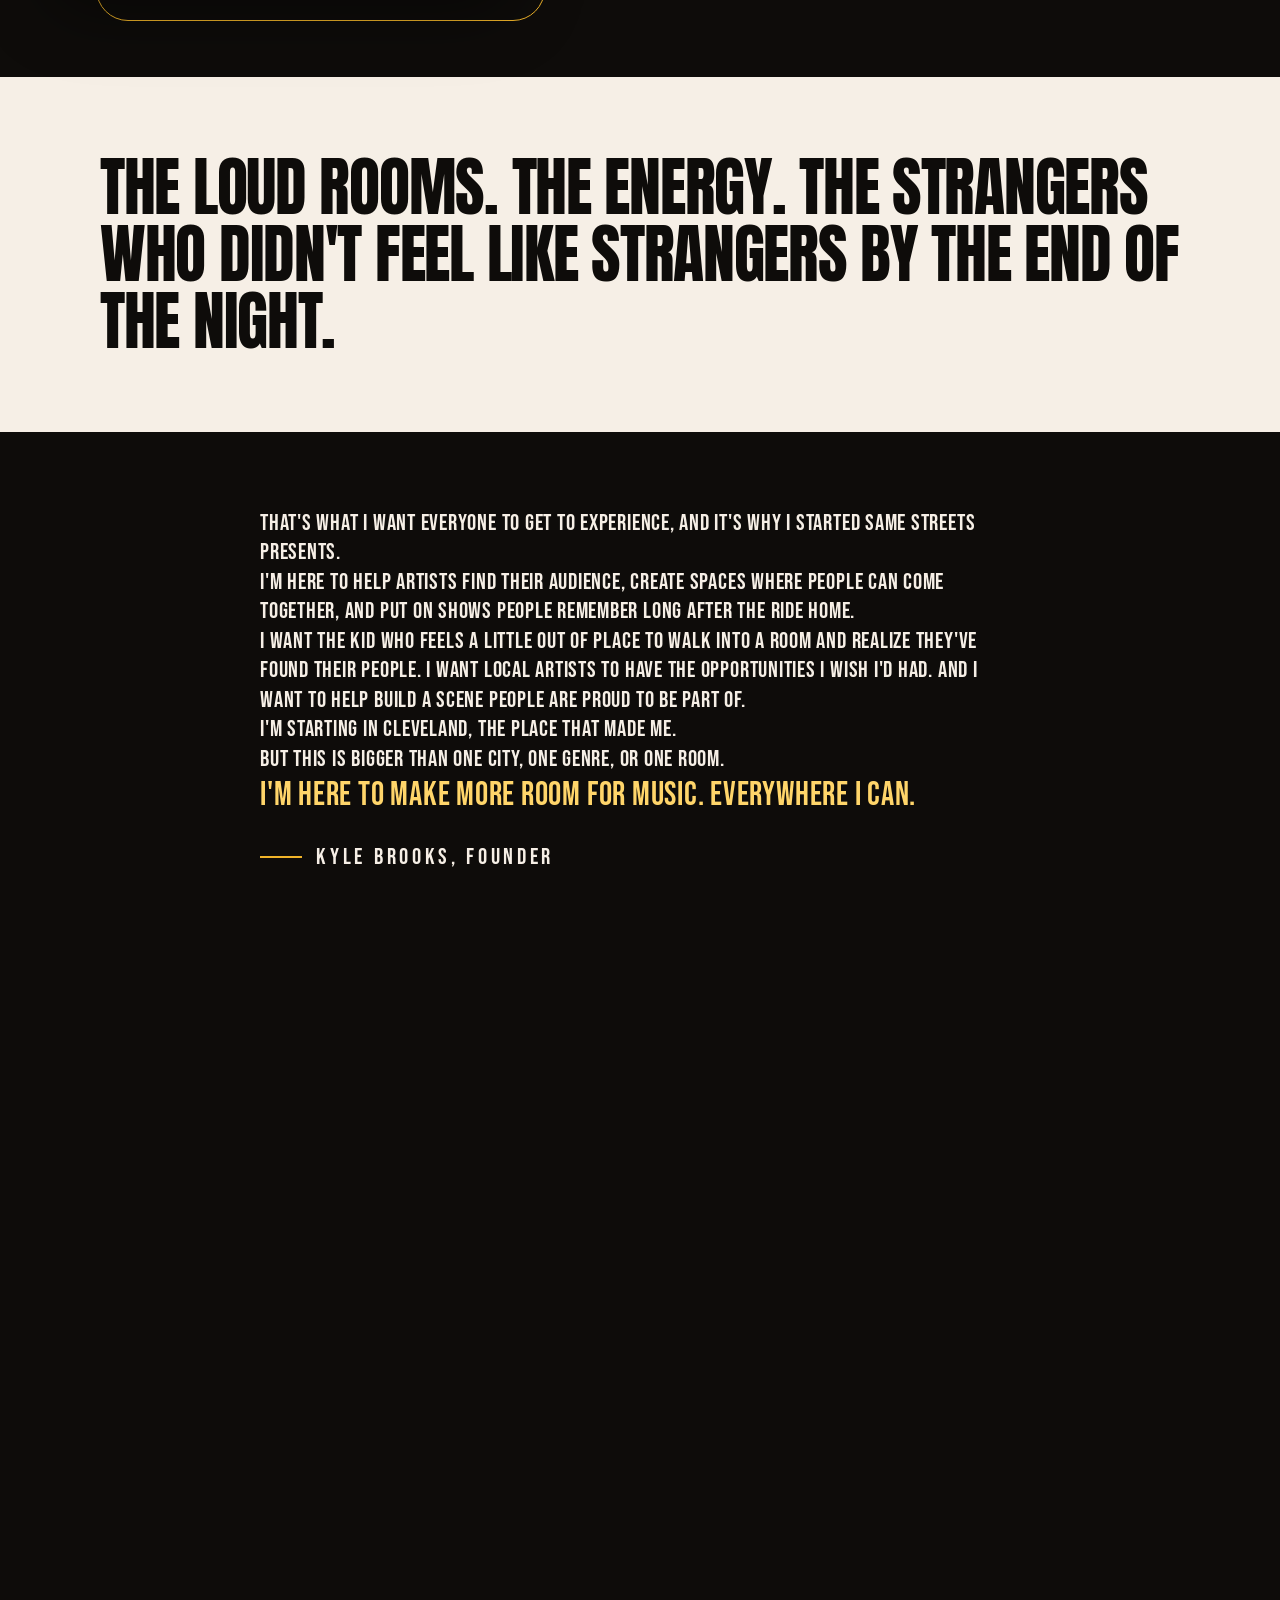
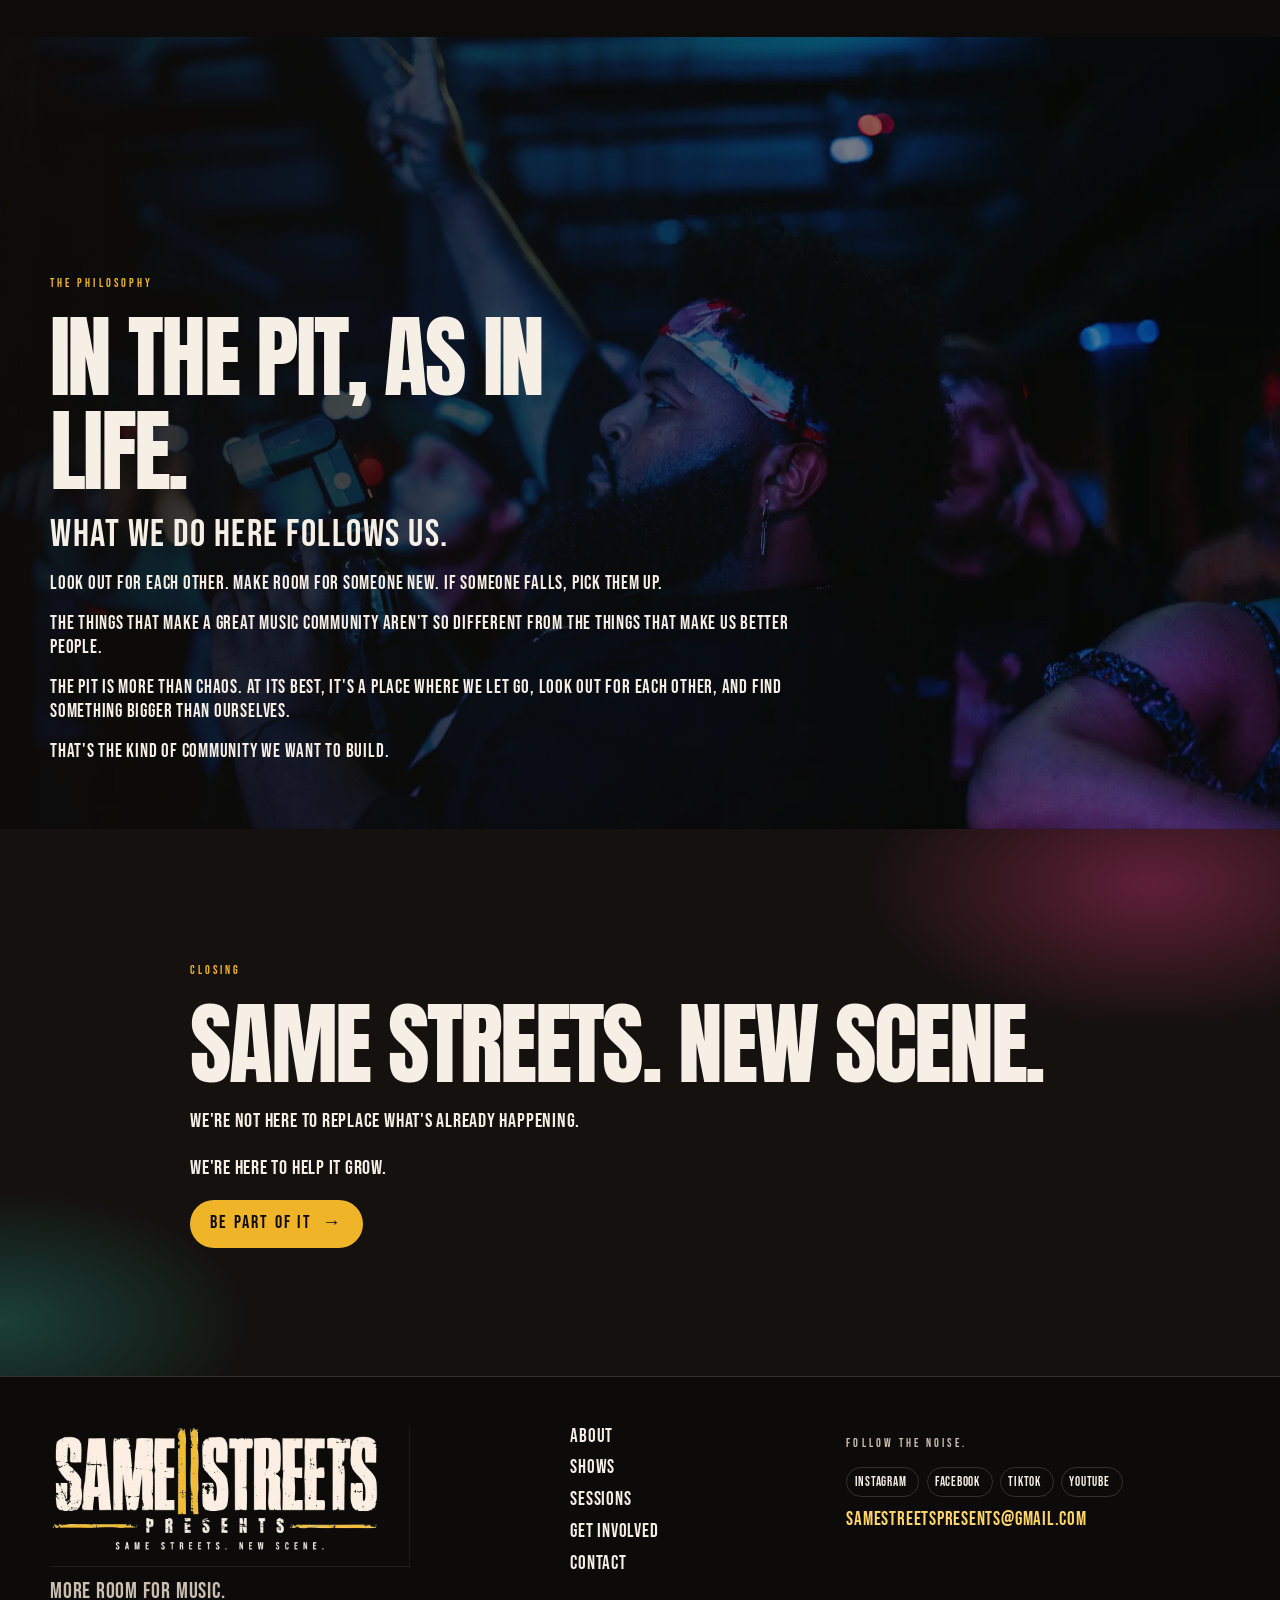
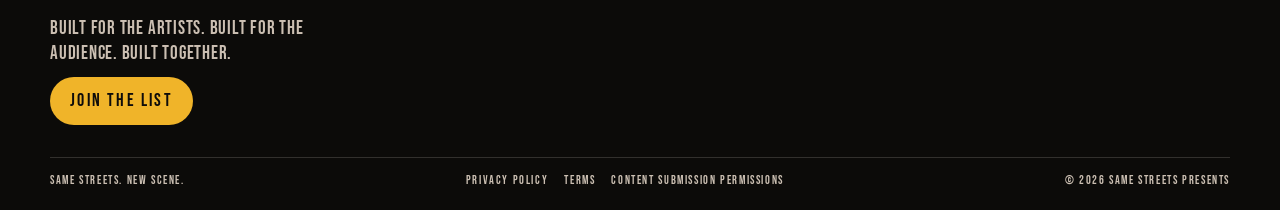
==== commit 002e9115: "Update Kyle's About story and give the headlines room to breathe. The opening home photo is Asking A" ====
--- a/about.html
+++ b/about.html
@@ -57,33 +57,25 @@
     <section class="founder" id="story">
       <div class="wrap founder-stage">
         <figure class="founder-frame" data-reveal>
-          <img src="assets/photos/kyle-brooks.webp" alt="Kyle Brooks, founder of Same Streets Presents." width="1067" height="1600" loading="lazy" decoding="async">
-          <figcaption>
-            <span class="eyebrow">Founder</span>
-            <strong>Kyle Brooks</strong>
-            <span>Cleveland, Tennessee</span>
-          </figcaption>
+          <img src="assets/photos/singer-bw.webp" alt="A singer smiling into a microphone under bright stage lights." width="414" height="414" loading="lazy" decoding="async" style="object-position:center">
         </figure>
         <div class="founder-lead stack" data-reveal style="--d:90ms">
           <p class="eyebrow">Our story</p>
           <h2>Every scene starts somewhere.</h2>
-          <p>Growing up in Cleveland, Tennessee, it wasn't always easy to find a place for the kind of music I loved.</p>
-          <p>The bands were out there. The people were out there. But finding each other, finding somewhere to play, and finding a place to belong wasn't always easy.</p>
-          <p>For me, music became more than something to listen to. It became a way to connect with people, to express things I couldn't always put into words, and to discover who I was.</p>
-          <p>And somewhere along the way, I realized the shows were just as important as the songs.</p>
+          <p>I grew up in Cleveland, Tennessee, surrounded by people who loved loud, honest music. The bands were here. The fans were here. What I wanted was a place where they could all find each other.</p>
+          <p>For me, music was a way to connect, to say things I couldn't put into words, and to figure out who I was. Somewhere along the way, I realized the shows mattered just as much as the songs.</p>
         </div>
       </div>
       <blockquote class="founder-quote" data-reveal>
-        <p>The crowded rooms. The voices singing back. The strangers who didn't feel like strangers by the end of the night.</p>
+        <p>The loud rooms. The energy. The strangers who didn't feel like strangers by the end of the night.</p>
       </blockquote>
       <div class="wrap founder-letter" data-reveal>
-        <p>Those experiences shaped me. And I believe everyone deserves the chance to experience something like that.</p>
-        <p>That's why I started Same Streets Presents.</p>
-        <p>I want to help artists find their audience, create spaces where people can come together, and put on shows that people will remember long after the lights come on.</p>
-        <p>I want the kid who feels a little out of place to walk into a room and realize they've found their people. I want local artists to have opportunities I wish had been easier to find growing up. And I want to help create the kind of music scene that people are proud to be part of.</p>
-        <p>I'm starting right here in Cleveland, the place that shaped me.</p>
-        <p>But my vision is bigger than one city, one genre, or one room.</p>
-        <p class="founder-close">I just want to make more room for music. Everywhere I can.</p>
+        <p>That's what I want everyone to get to experience, and it's why I started Same Streets Presents.</p>
+        <p>I'm here to help artists find their audience, create spaces where people can come together, and put on shows people remember long after the ride home.</p>
+        <p>I want the kid who feels a little out of place to walk into a room and realize they've found their people. I want local artists to have the opportunities I wish I'd had. And I want to help build a scene people are proud to be part of.</p>
+        <p>I'm starting in Cleveland, the place that made me.</p>
+        <p>But this is bigger than one city, one genre, or one room.</p>
+        <p class="founder-close">I'm here to make more room for music. Everywhere I can.</p>
         <p class="founder-sign">Kyle Brooks, Founder</p>
       </div>
     </section>
--- a/css/styles.css
+++ b/css/styles.css
@@ -146,7 +146,7 @@
   font-weight: 800;
   text-transform: uppercase;
   letter-spacing: -0.03em;
-  line-height: 0.86;
+  line-height: 1.05;
   overflow-wrap: break-word;
 }
 
@@ -157,7 +157,7 @@
   font-weight: 700;
   text-transform: uppercase;
   letter-spacing: -0.02em;
-  line-height: 0.92;
+  line-height: 1.05;
   font-size: clamp(1.8rem, 3vw, 2.8rem);
 }
 
@@ -1102,6 +1102,8 @@
   top: 104px;
 }
 
+#room { scroll-margin-top: calc(var(--header) + 0.75rem); }
+
 .photo-grid {
   display: grid;
   grid-template-columns: repeat(3, 1fr);
@@ -1412,7 +1414,7 @@
   font-family: var(--display);
   font-size: clamp(2.2rem, 5vw, 4.6rem);
   font-weight: 400;
-  line-height: 0.92;
+  line-height: 1.05;
   letter-spacing: -0.02em;
   text-transform: uppercase;
 }
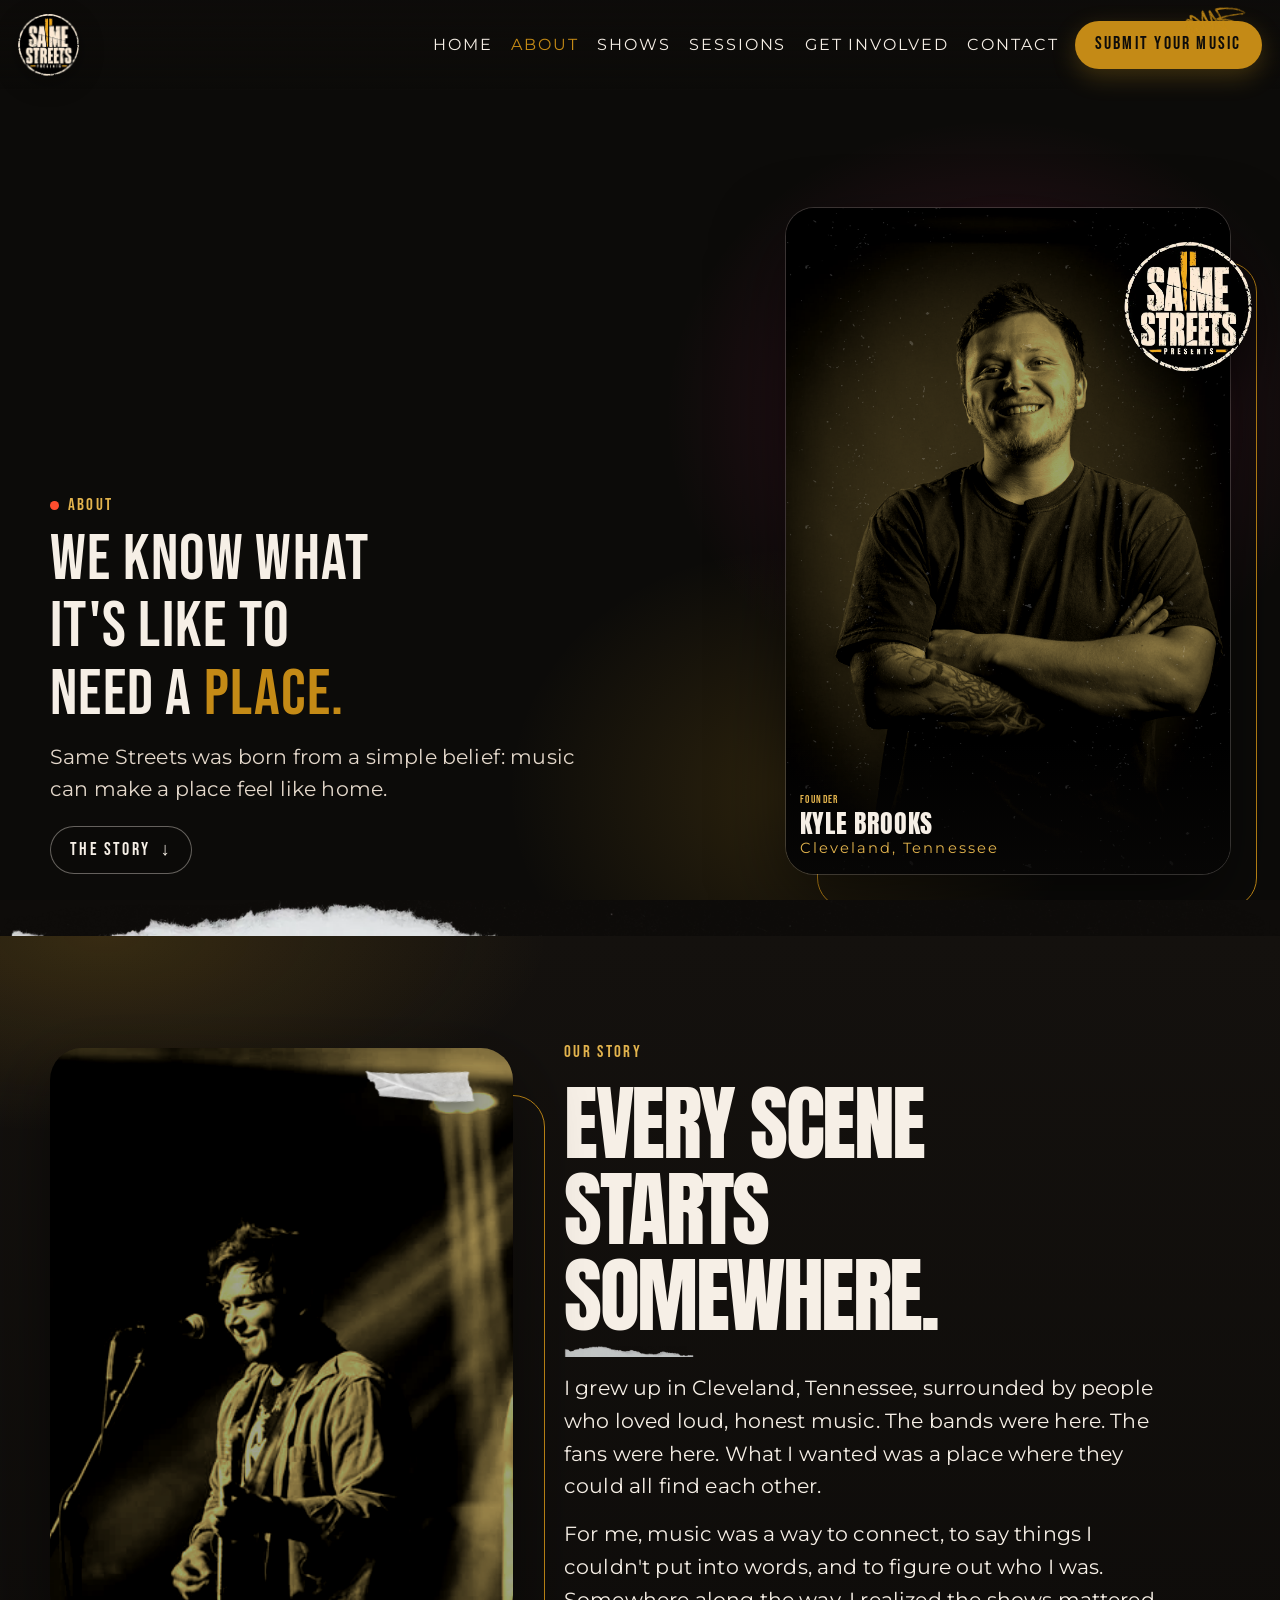
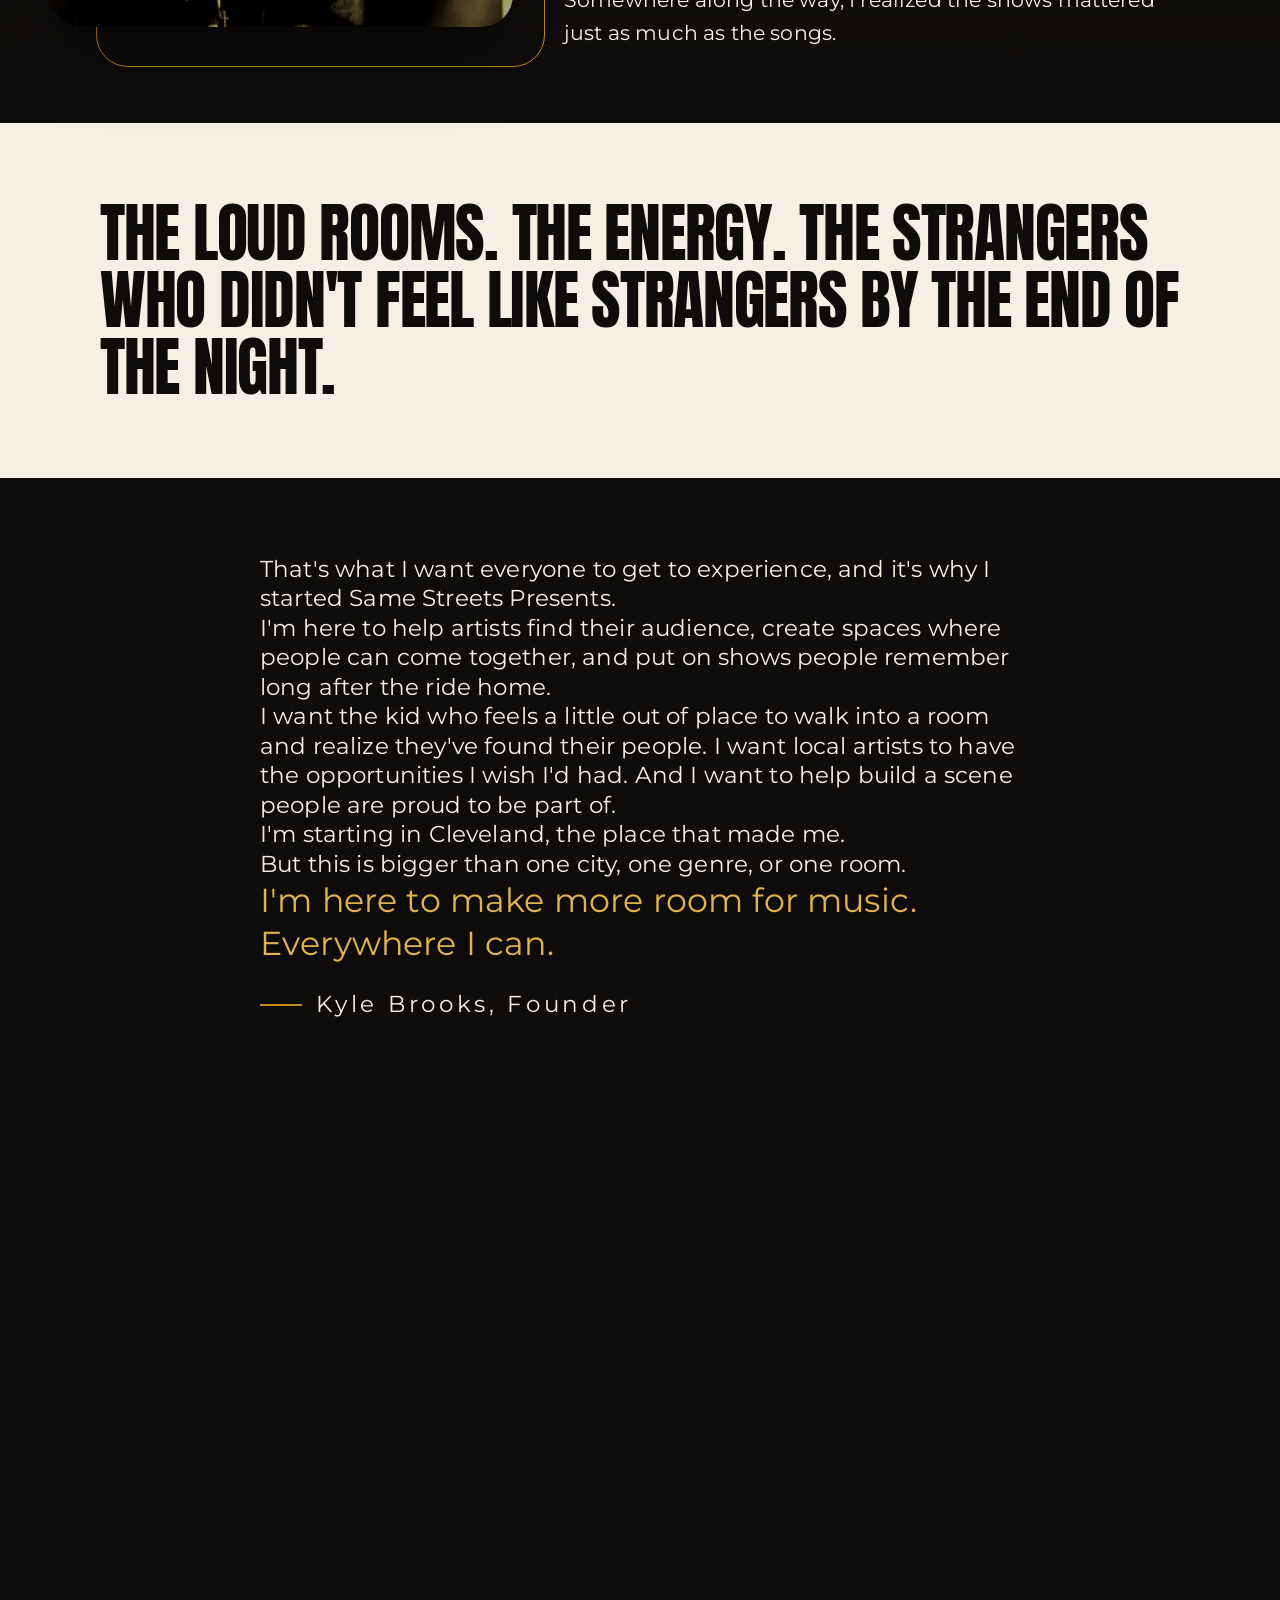
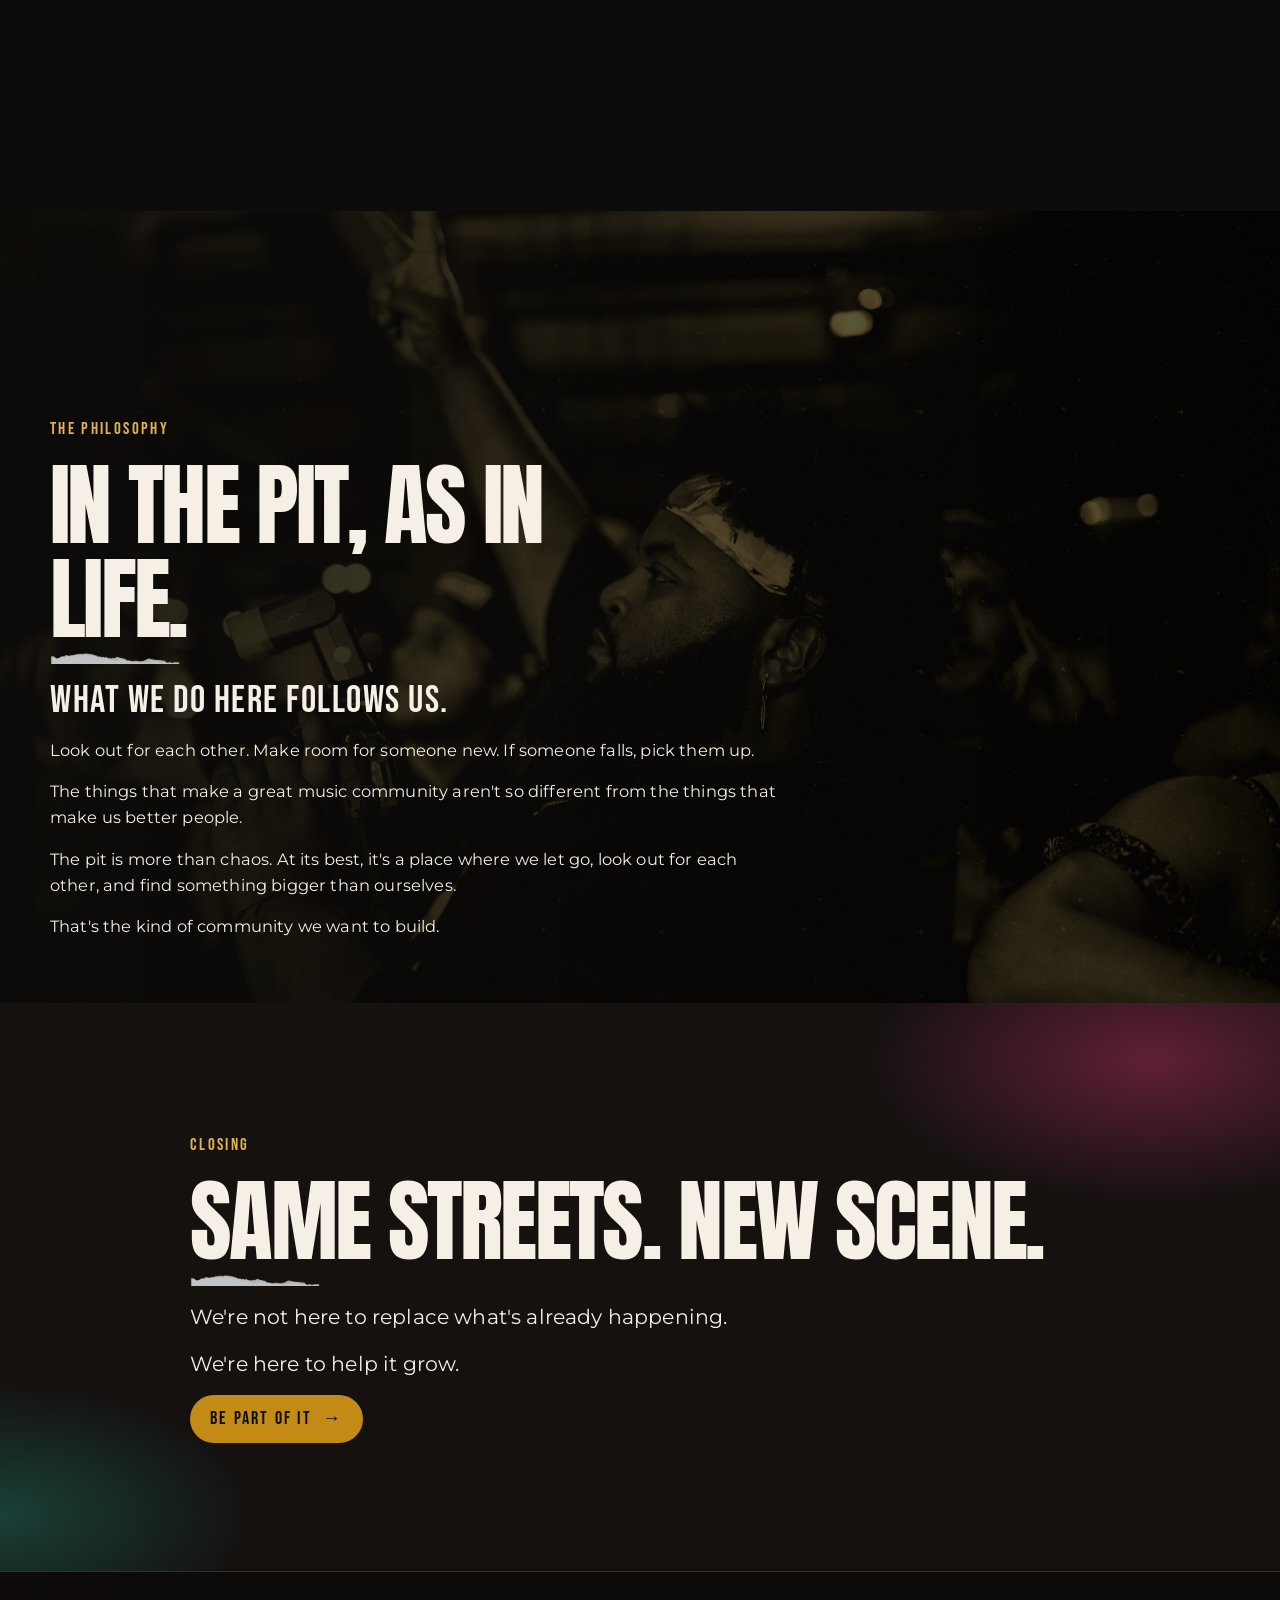
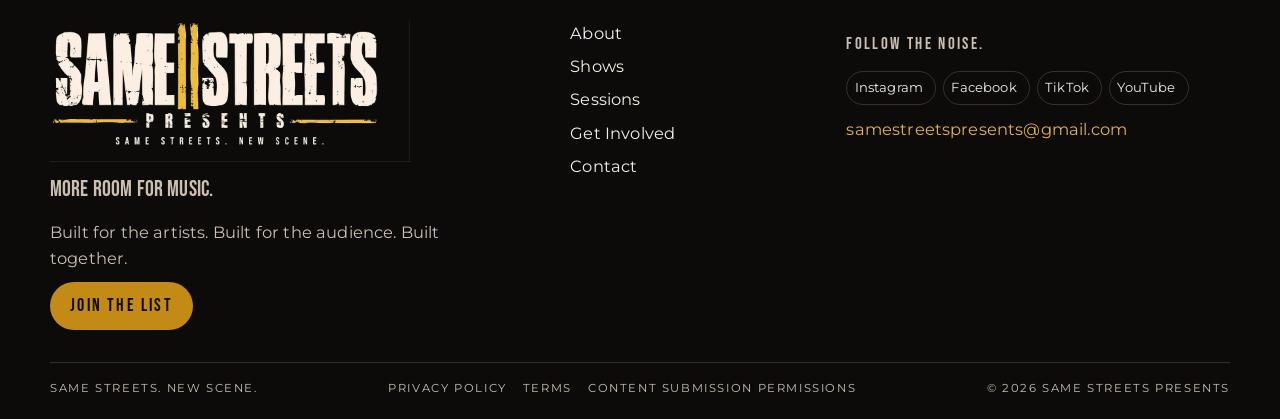
==== commit 628d17b8: "Apply the style tile across the site and tone every photo amber. Torn edges, tape, grain, the road, " ====
--- a/about.html
+++ b/about.html
@@ -54,6 +54,8 @@
       </div>
     </section>
 
+    <div class="tear" aria-hidden="true"></div>
+
     <section class="founder" id="story">
       <div class="wrap founder-stage">
         <figure class="founder-frame" data-reveal>
--- a/css/styles.css
+++ b/css/styles.css
@@ -17,6 +17,14 @@
   unicode-range: U+0000-00FF, U+0131, U+0152-0153, U+02BB-02BC, U+02C6, U+02DA, U+02DC, U+0304, U+0308, U+0329, U+2000-206F, U+20AC, U+2122, U+2191, U+2193, U+2212, U+2215, U+FEFF, U+FFFD;
 }
 
+@font-face {
+  font-family: 'Montserrat';
+  font-style: normal;
+  font-weight: 400;
+  font-display: swap;
+  src: url(../assets/fonts/Montserrat-Regular.ttf) format('truetype');
+}
+
 /* Same Streets Presents — charcoal rooms, cream type, mustard road lines, stage color. */
 
 :root {
@@ -27,8 +35,9 @@
   --cream-dim: #e4d8cb;
   --muted: #cbbfb2;
   --muted-2: #8f8478;
-  --mustard: #f0b429;
-  --mustard-2: #ffd56a;
+  --mustard: #c48a16;
+  --mustard-2: #e2b34d;
+  --photo-tone: grayscale(1) sepia(0.62) saturate(2.6) hue-rotate(6deg) brightness(0.62) contrast(1.08);
   --ember: #ff4d2e;
   --magenta: #ff3d8a;
   --teal: #2ee6c7;
@@ -51,10 +60,10 @@
 body {
   margin: 0;
   min-height: 100%;
-  font-family: var(--sans);
-  font-size: 1.2rem;
-  line-height: 1.28;
-  letter-spacing: 0.04em;
+  font-family: "Montserrat", "Segoe UI", sans-serif;
+  font-size: 1.02rem;
+  line-height: 1.6;
+  letter-spacing: 0.01em;
   background:
     radial-gradient(900px 420px at 100% -10%, rgba(255, 61, 138, 0.16), transparent 55%),
     radial-gradient(700px 380px at -10% 20%, rgba(46, 230, 199, 0.08), transparent 50%),
@@ -125,11 +134,18 @@
   display: inline-flex;
   align-items: center;
   gap: 0.55rem;
-  color: var(--mustard);
-  font-size: 0.74rem;
-  font-weight: 600;
-  letter-spacing: 0.26em;
+  color: var(--mustard-2);
+  font-family: "Bebas Neue", "Arial Narrow", sans-serif;
+  font-size: 1.05rem;
+  font-weight: 400;
+  letter-spacing: 0.14em;
   text-transform: uppercase;
+}
+
+h1 {
+  font-family: "Bebas Neue", "Arial Narrow", Impact, sans-serif;
+  font-weight: 400;
+  letter-spacing: 0.02em;
 }
 
 .pulse {
@@ -654,7 +670,7 @@
   align-items: end;
 }
 
-.intro-figure { grid-column: 1 / -1; margin: 0.6rem 0 0; }
+.intro-figure { position: relative; grid-column: 1 / -1; margin: 0.6rem 0 0; }
 
 .intro-figure img {
   width: 100%;
@@ -691,23 +707,27 @@
   width: 100%;
   height: 100%;
   object-fit: cover;
-  z-index: -2;
+  z-index: 0;
   transition: transform 0.8s ease;
-  filter: saturate(1.15) contrast(1.04);
+  filter: var(--photo-tone);
 }
 
 .do-card::after {
   content: "";
   position: absolute;
   inset: 0;
-  z-index: -1;
-  background: linear-gradient(180deg, rgba(14, 12, 10, 0.05) 20%, rgba(14, 12, 10, 0.88) 100%);
+  z-index: 1;
+  background:
+    linear-gradient(180deg, rgba(8, 7, 6, 0.18) 12%, rgba(8, 7, 6, 0.86) 100%),
+    url("../assets/style/grain.webp");
+  background-size: auto, 240px;
 }
 
 .do-card:hover img { transform: scale(1.07); }
 
 .do-bar {
   position: absolute;
+  z-index: 2;
   left: 0;
   top: 0;
   bottom: 0;
@@ -715,8 +735,11 @@
   background: var(--bar, var(--mustard));
 }
 
+.do-copy { position: relative; z-index: 2; }
+
 .do-index {
   position: absolute;
+  z-index: 2;
   top: 1rem;
   left: 1.2rem;
   font-family: var(--display);
@@ -820,7 +843,7 @@
   height: 100%;
   min-height: 460px;
   object-fit: cover;
-  filter: saturate(1.12);
+  filter: var(--photo-tone);
   transition: transform 0.8s ease;
 }
 
@@ -828,6 +851,7 @@
 
 .play {
   position: absolute;
+  z-index: 3;
   left: 50%;
   top: 50%;
   width: 108px;
@@ -976,6 +1000,8 @@
 .belief p { color: var(--muted); margin-top: 0.7rem; }
 
 .lane {
+  position: relative;
+  isolation: isolate;
   min-height: 360px;
   padding: 1.4rem;
   display: flex;
@@ -983,11 +1009,19 @@
   align-items: flex-start;
   gap: 0.9rem;
   background-image:
-    radial-gradient(420px 200px at 100% 0%, color-mix(in srgb, var(--accent) 58%, transparent), transparent 64%),
-    linear-gradient(180deg, rgba(14, 12, 10, 0.15), rgba(14, 12, 10, 0.82)),
-    var(--photo);
+    radial-gradient(420px 200px at 100% 0%, color-mix(in srgb, var(--accent) 42%, transparent), transparent 64%),
+    linear-gradient(180deg, rgba(8, 7, 6, 0.28), rgba(8, 7, 6, 0.84));
+}
+
+.lane::before {
+  content: "";
+  position: absolute;
+  inset: 0;
+  z-index: -1;
+  background-image: var(--photo);
   background-size: cover;
   background-position: center;
+  filter: var(--photo-tone);
 }
 
 .lane p { color: rgba(246, 239, 230, 0.9); max-width: 42ch; }
@@ -1110,7 +1144,7 @@
   gap: 0.75rem;
 }
 
-.photo-grid figure { margin: 0; }
+.photo-grid figure { position: relative; margin: 0; }
 
 .photo-grid img {
   display: block;
@@ -1861,6 +1895,149 @@
   .player-frame img { min-height: 320px; }
 }
 
+/* Style tile: torn edges, tape, grain, road, cord, marker. Photos share one dark amber tone. */
+
+h1 { font-family: "Bebas Neue", "Arial Narrow", Impact, sans-serif; font-weight: 400; letter-spacing: 0.02em; }
+
+.hero-slide,
+.page-hero-media,
+.invite-bg,
+.pit-media,
+.intro-figure img,
+.photo-grid img,
+.founder-frame img,
+.about-hero-photo,
+.story-photo {
+  filter: var(--photo-tone);
+}
+
+.hero-slide[data-grade]::after,
+.page-hero[data-grade]::after,
+.page-hero::after,
+.invite::after {
+  background: linear-gradient(90deg, rgba(8, 7, 6, 0.9) 0%, rgba(8, 7, 6, 0.55) 52%, rgba(8, 7, 6, 0.34) 100%);
+}
+
+.hero-lights { opacity: 0.28; }
+.hero-lights i,
+.hero-lights i:nth-child(2),
+.hero-lights i:nth-child(3) { background: #c48a16; opacity: 0.2; }
+
+.hero-slides::after,
+.page-hero-media::after,
+.invite-bg::after,
+.pit-media::after,
+.about-hero-frame::before {
+  content: "";
+  position: absolute;
+  inset: 0;
+  z-index: 2;
+  pointer-events: none;
+  background: url("../assets/style/grain.webp") center / 260px repeat;
+  opacity: 0.2;
+  mix-blend-mode: screen;
+}
+
+.intro-figure::after,
+.photo-grid figure::after,
+.player-frame::after {
+  content: "";
+  position: absolute;
+  inset: 0;
+  z-index: 1;
+  pointer-events: none;
+  border-radius: inherit;
+  background:
+    linear-gradient(180deg, rgba(8, 7, 6, 0.08), rgba(8, 7, 6, 0.48)),
+    url("../assets/style/grain.webp");
+  background-size: auto, 240px;
+}
+
+.tear {
+  height: 36px;
+  background: #0e0c0a url("../assets/style/tear.webp") center top / 100% auto no-repeat;
+}
+
+h2::after {
+  content: "";
+  display: block;
+  width: 132px;
+  height: 11px;
+  margin-top: 0.4rem;
+  background: url("../assets/style/tear.webp") left top / 132px auto no-repeat;
+  opacity: 0.85;
+  pointer-events: none;
+}
+
+.band-cream h2::after { filter: brightness(0); opacity: 0.45; }
+
+#what .do-card:first-child::before,
+#session .player-frame::before,
+.founder-frame::after,
+#room .photo-grid figure:first-child::before,
+#lanes .lane:first-child::after {
+  content: "";
+  position: absolute;
+  z-index: 4;
+  width: 112px;
+  height: 42px;
+  background: url("../assets/style/tape.webp") center / contain no-repeat;
+  pointer-events: none;
+  filter: drop-shadow(0 6px 8px rgba(0, 0, 0, 0.35));
+}
+
+#what .do-card:first-child::before { top: 16px; right: 18px; transform: rotate(8deg); }
+#session .player-frame::before { top: 18px; left: 16px; transform: rotate(-10deg); }
+.founder-frame::after { top: 14px; right: 8%; transform: rotate(7deg); }
+#room .photo-grid figure:first-child::before { top: 12px; left: 12px; transform: rotate(-8deg); }
+#lanes .lane:first-child::after { top: 14px; right: 14px; transform: rotate(9deg); }
+
+#session { position: relative; }
+#session::before,
+.page-sessions .cord {
+  content: "";
+  position: absolute;
+  z-index: 3;
+  width: min(320px, 42vw);
+  height: 86px;
+  right: max(1rem, 3vw);
+  top: -1.4rem;
+  background: url("../assets/style/cord.webp") right center / contain no-repeat;
+  pointer-events: none;
+}
+
+.page-sessions .cord { top: auto; bottom: 1.2rem; right: 4vw; }
+
+.has-road {
+  background-color: #0e0c0a;
+  background-image:
+    linear-gradient(180deg, rgba(8, 7, 6, 0.9), rgba(8, 7, 6, 0.94)),
+    url("../assets/style/road.webp");
+  background-size: auto, 460px;
+}
+
+.site-header { overflow: visible; }
+
+.header-actions::before {
+  content: "";
+  position: absolute;
+  z-index: 2;
+  width: 68px;
+  height: 30px;
+  right: 10px;
+  top: -14px;
+  transform: rotate(-8deg);
+  background: url("../assets/style/marker.webp") center / contain no-repeat;
+  pointer-events: none;
+}
+
+@media (max-width: 760px) {
+  .header-actions::before,
+  #session::before,
+  .page-sessions .cord { display: none; }
+  .tear { height: 24px; }
+}
+
 @media (prefers-reduced-motion: reduce) {
   html { scroll-behavior: auto; }
   *,
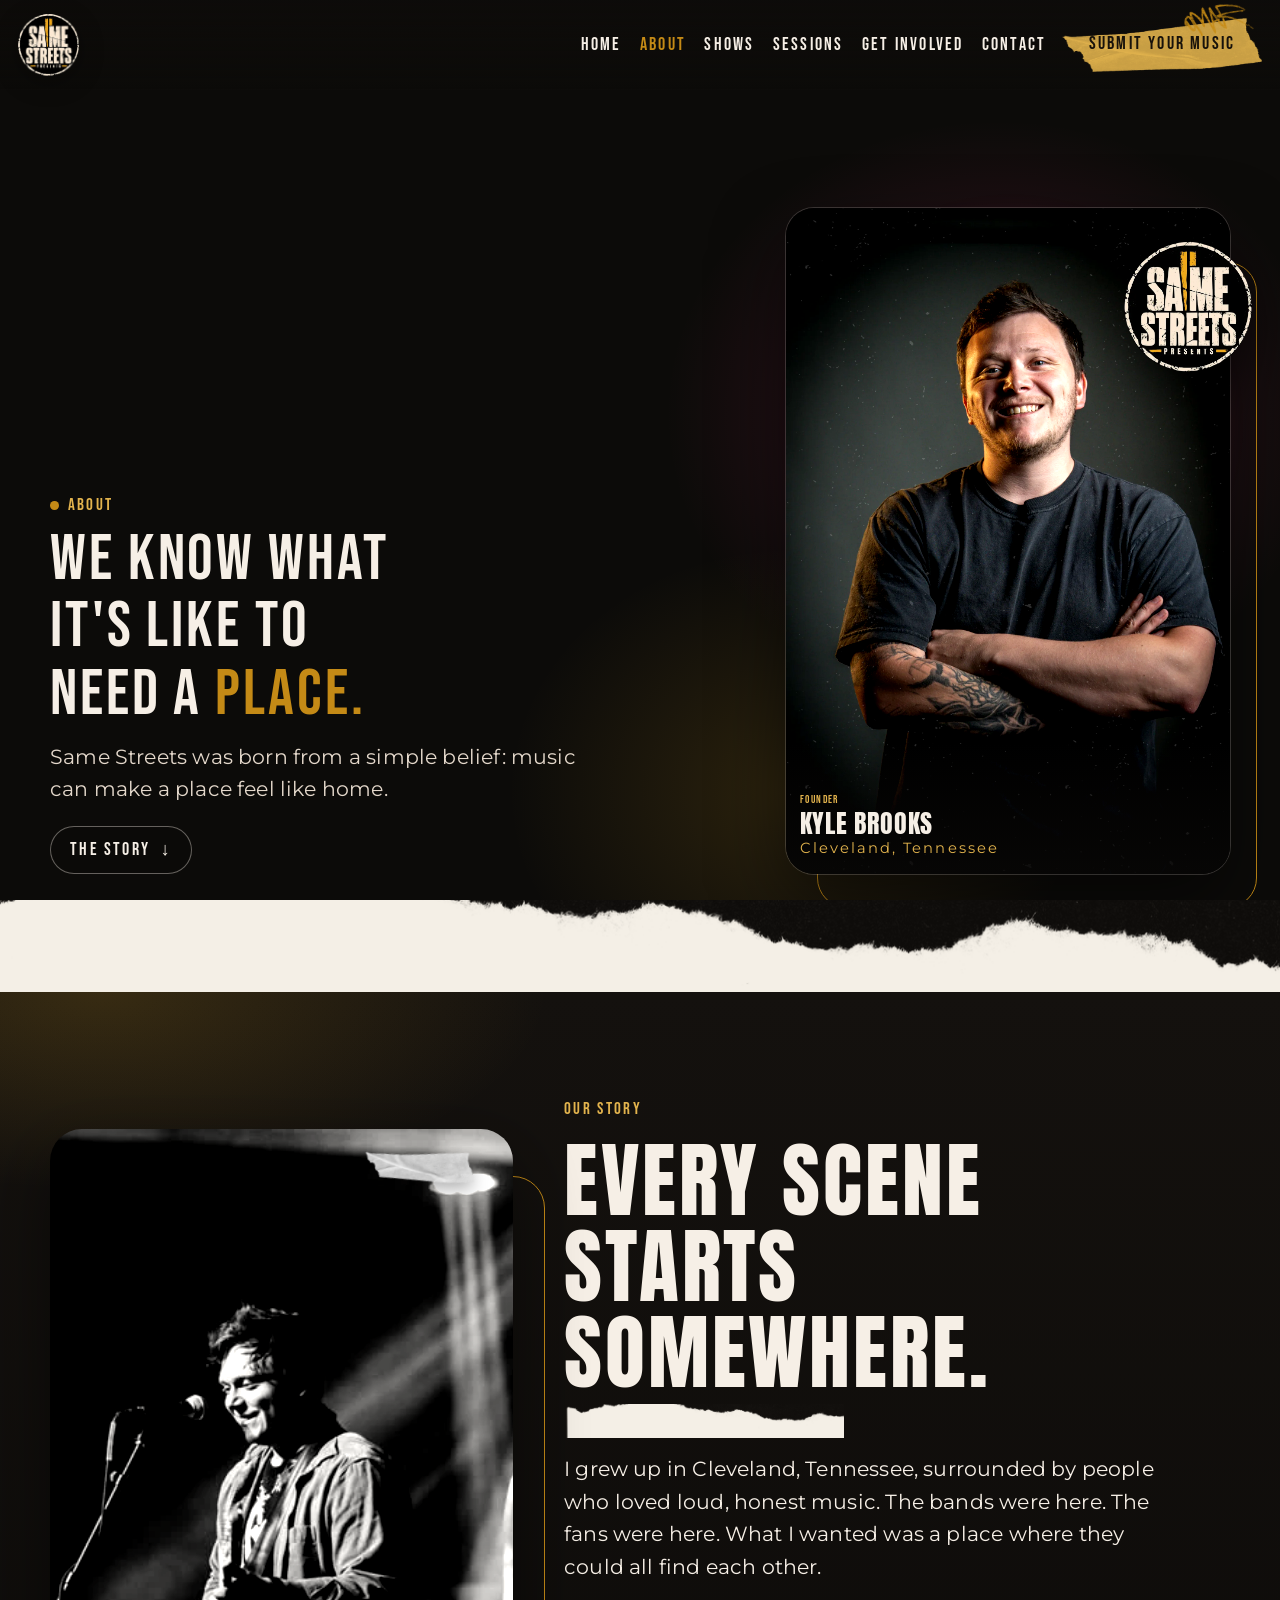
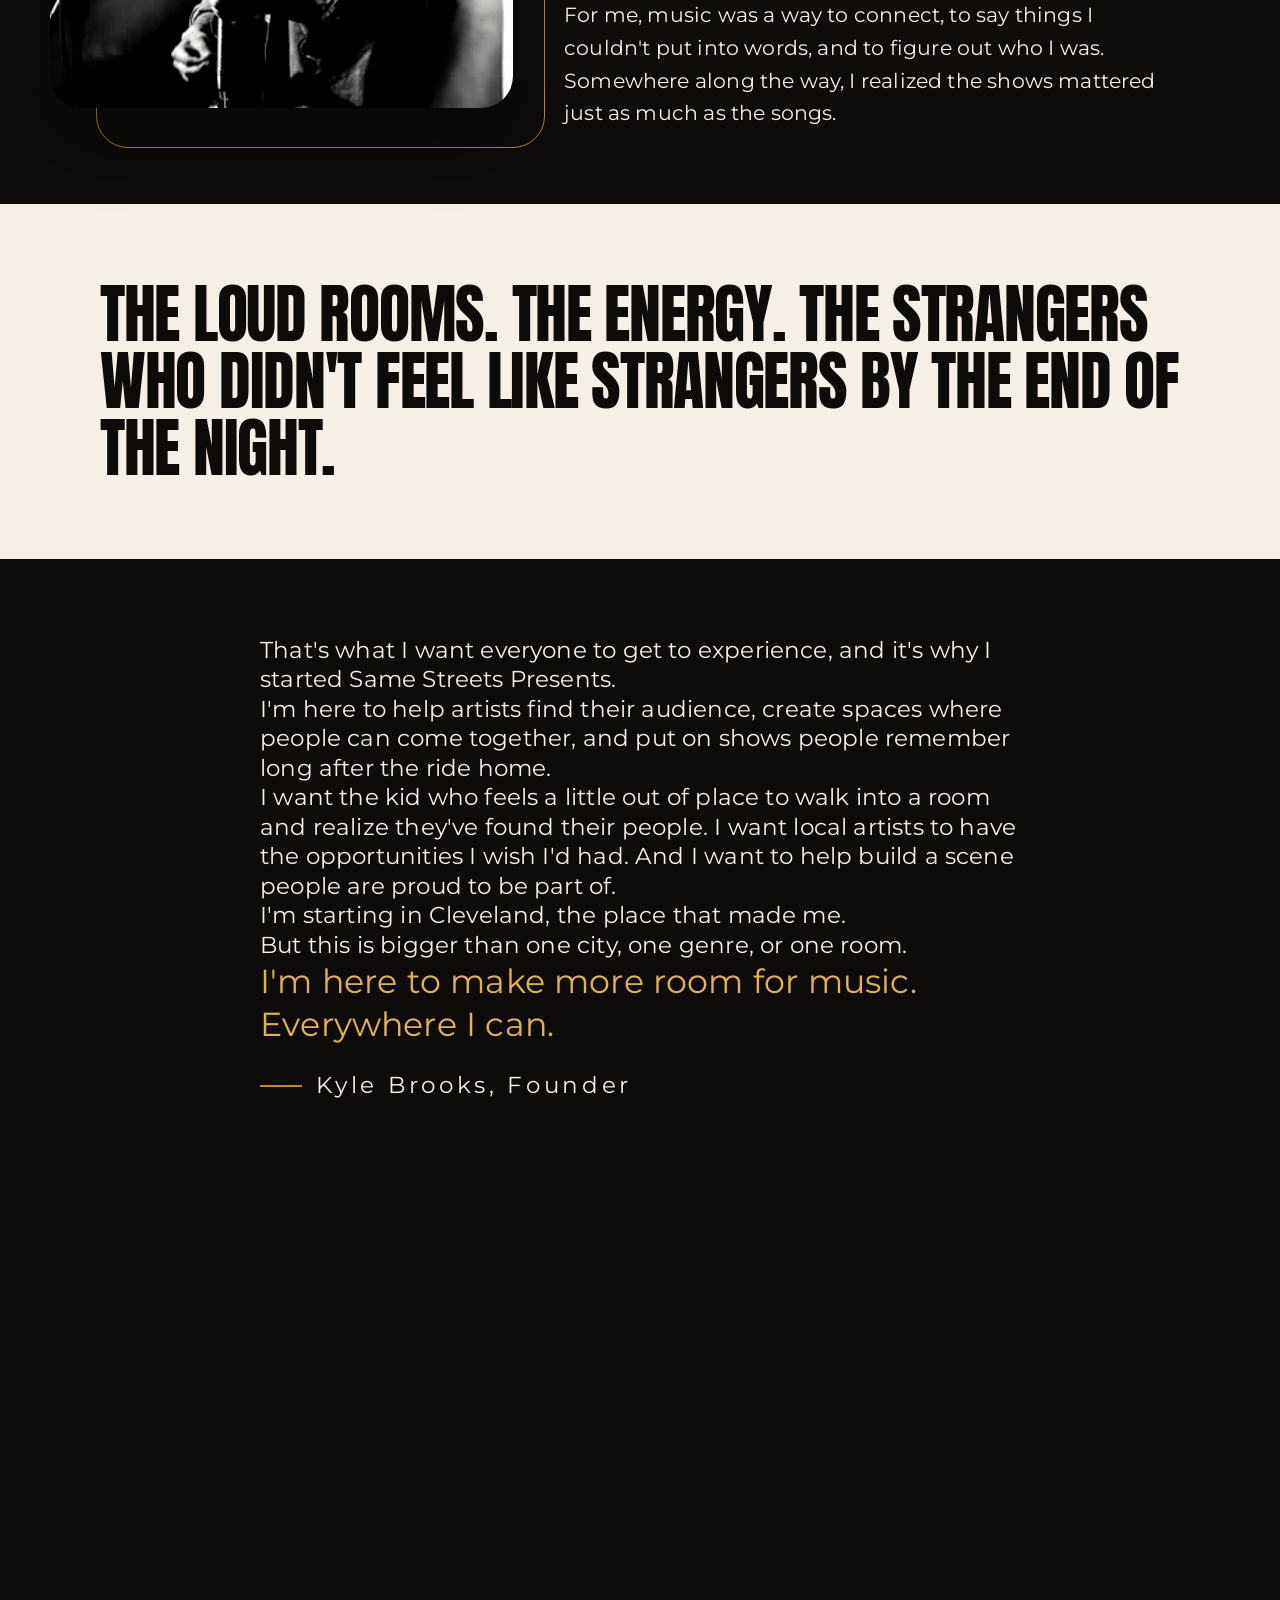
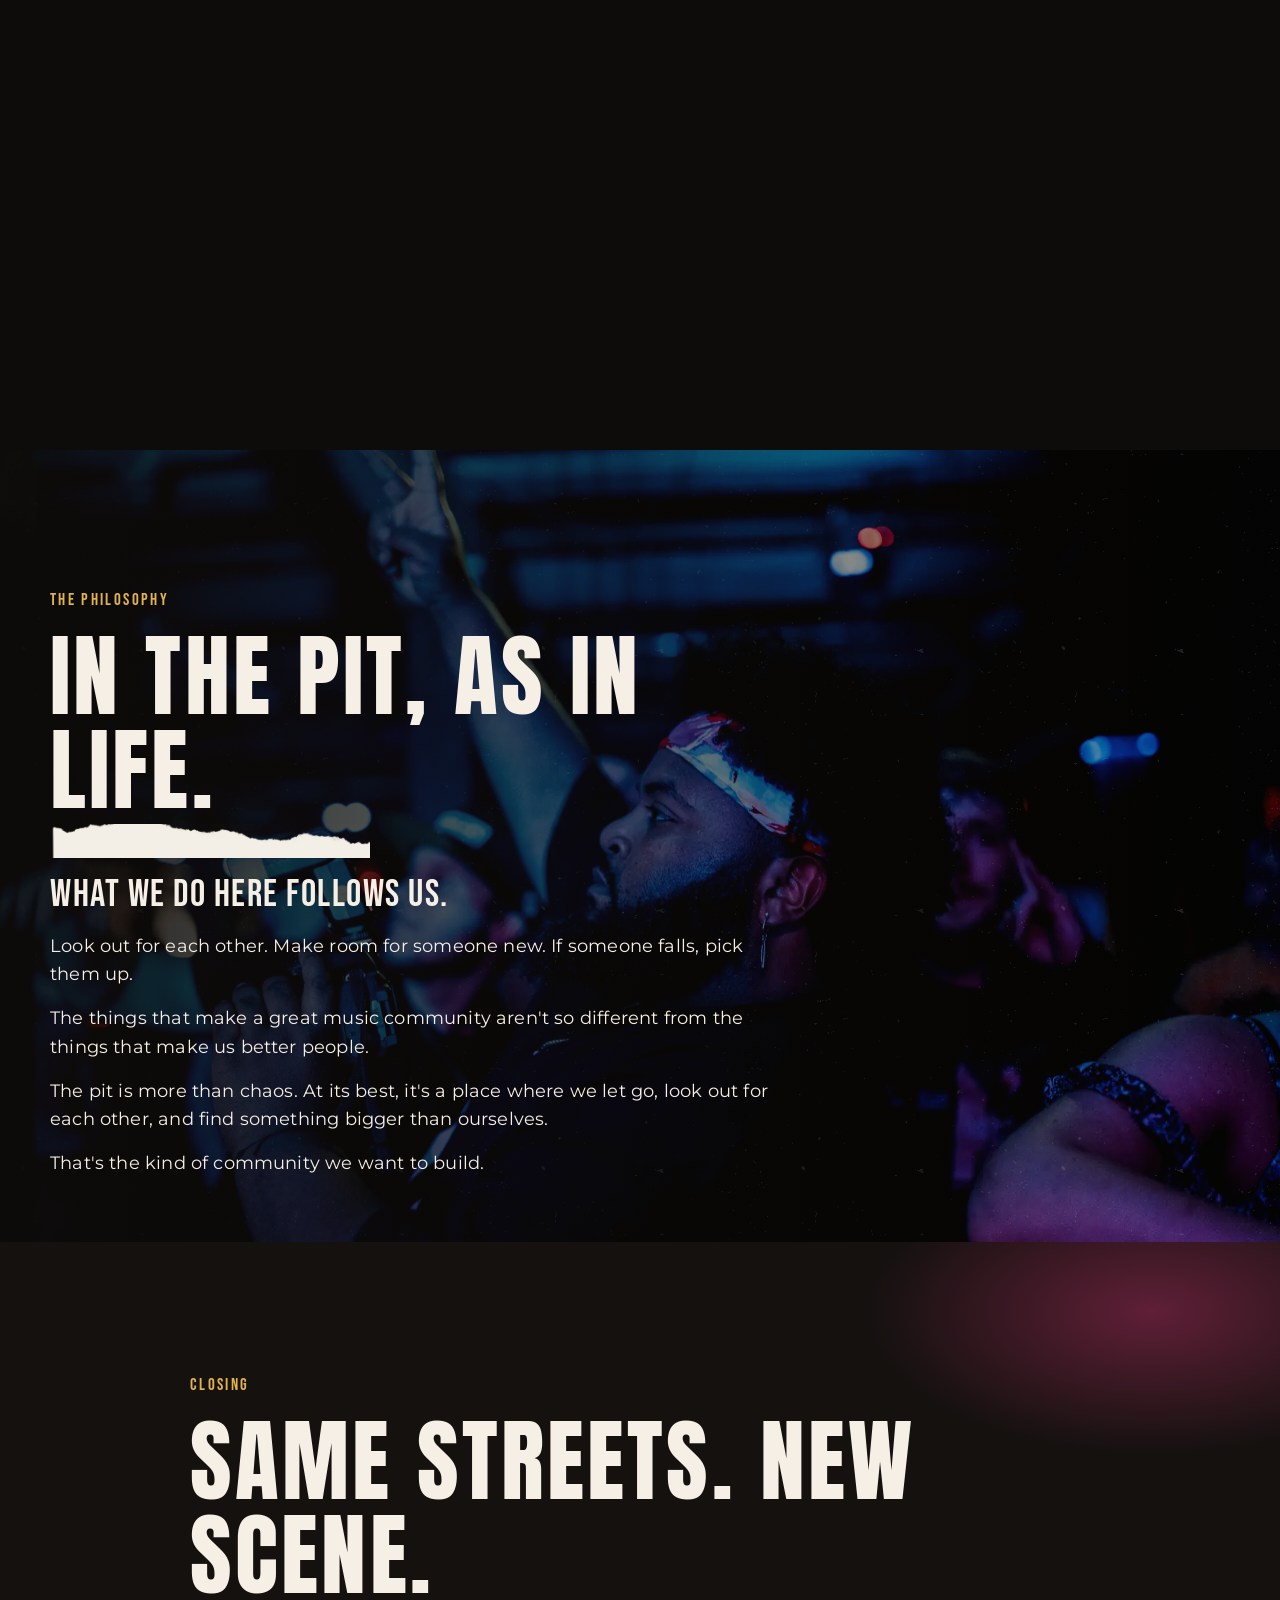
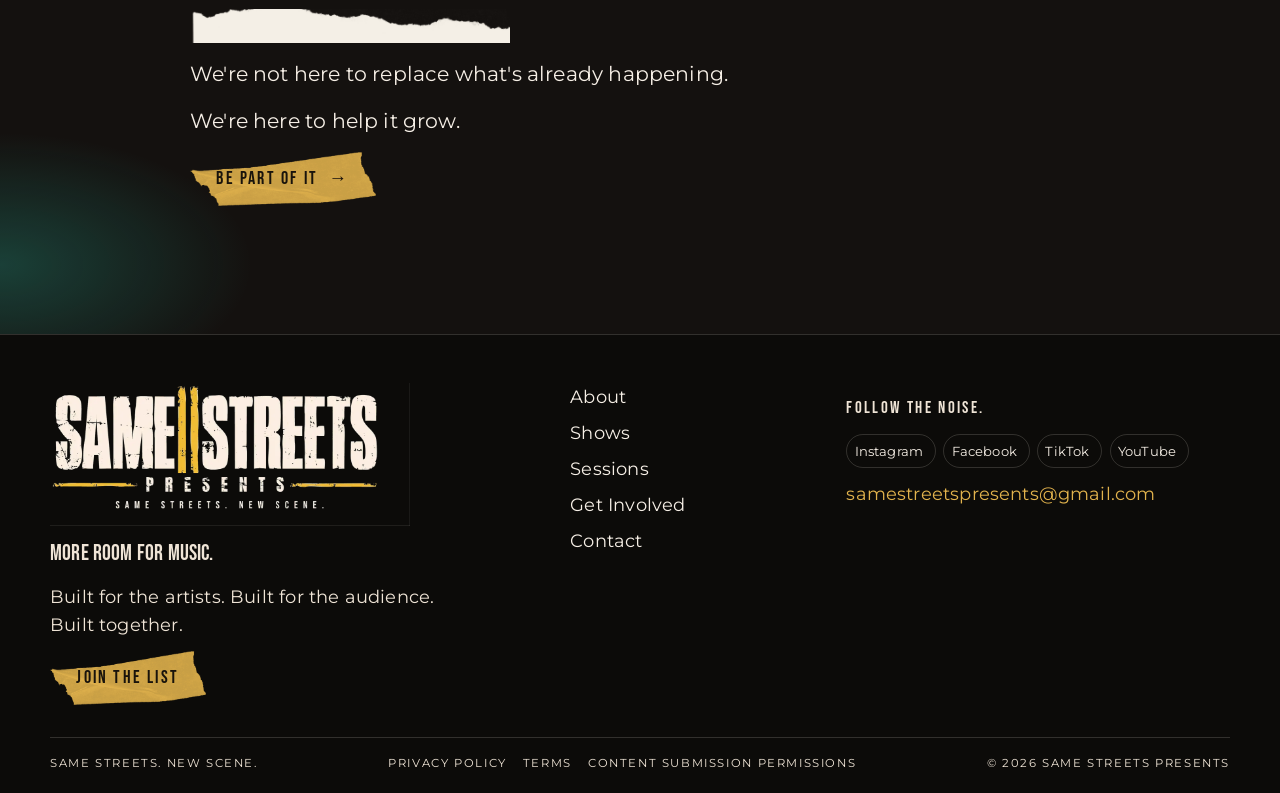
==== commit ab3f178d: "Ease the photo tint, turn the buttons into tape, and enlarge the torn edges. Rename the client photo" ====
--- a/about.html
+++ b/about.html
@@ -91,19 +91,19 @@
           </div>
         </div>
         <div class="belief-grid">
-          <article class="belief" style="--accent:#ff3d8a" data-reveal>
+          <article class="belief" style="--accent:#c48a16" data-reveal>
             <h3>Music is connection.</h3>
             <p>A song can make you feel understood before you've ever met the person who wrote it.</p>
           </article>
-          <article class="belief" style="--accent:#f0b429; --d:80ms" data-reveal>
+          <article class="belief" style="--accent:#e2b34d; --d:80ms" data-reveal>
             <h3>Artists need opportunity.</h3>
             <p>Every artist deserves a chance to grow, to be seen, and to find the audience that's been waiting for them.</p>
           </article>
-          <article class="belief" style="--accent:#ff4d2e; --d:120ms" data-reveal>
+          <article class="belief" style="--accent:#a87412; --d:120ms" data-reveal>
             <h3>Shows should mean something.</h3>
             <p>The best live experiences don't just entertain us. They stay with us.</p>
           </article>
-          <article class="belief" style="--accent:#2ee6c7; --d:160ms" data-reveal>
+          <article class="belief" style="--accent:#f0d48a; --d:160ms" data-reveal>
             <h3>Scenes are built together.</h3>
             <p>Artists, venues, photographers, promoters, and fans all have a part to play. The scene belongs to the people who build it.</p>
           </article>
@@ -112,7 +112,7 @@
     </section>
 
     <section class="pit" id="philosophy">
-      <div class="pit-media" style="background-image:url('assets/photos/hands.webp')"></div>
+      <div class="pit-media" style="background-image:url('assets/photos/client-hands.webp')"></div>
       <div class="wrap">
         <div class="pit-card stack copy" data-reveal>
           <p class="eyebrow">The philosophy</p>
--- a/css/styles.css
+++ b/css/styles.css
@@ -33,11 +33,11 @@
   --panel: #221c17;
   --cream: #f6efe6;
   --cream-dim: #e4d8cb;
-  --muted: #cbbfb2;
+  --muted: #efe4d6;
   --muted-2: #8f8478;
   --mustard: #c48a16;
   --mustard-2: #e2b34d;
-  --photo-tone: grayscale(1) sepia(0.62) saturate(2.6) hue-rotate(6deg) brightness(0.62) contrast(1.08);
+  --photo-tone: grayscale(0.04) sepia(0.05) saturate(1.04) contrast(1.16) brightness(1.06);
   --ember: #ff4d2e;
   --magenta: #ff3d8a;
   --teal: #2ee6c7;
@@ -61,12 +61,12 @@
   margin: 0;
   min-height: 100%;
   font-family: "Montserrat", "Segoe UI", sans-serif;
-  font-size: 1.02rem;
+  font-size: 1.12rem;
   line-height: 1.6;
   letter-spacing: 0.01em;
   background:
-    radial-gradient(900px 420px at 100% -10%, rgba(255, 61, 138, 0.16), transparent 55%),
-    radial-gradient(700px 380px at -10% 20%, rgba(46, 230, 199, 0.08), transparent 50%),
+    radial-gradient(900px 420px at 100% -10%, rgba(196, 138, 22, 0.14), transparent 55%),
+    radial-gradient(700px 380px at -10% 20%, rgba(226, 179, 77, 0.06), transparent 50%),
     var(--ink);
   color: var(--cream);
   text-rendering: optimizeLegibility;
@@ -152,8 +152,8 @@
   width: 0.55rem;
   height: 0.55rem;
   border-radius: 50%;
-  background: var(--ember);
-  box-shadow: 0 0 0 0 rgba(255, 77, 46, 0.7);
+  background: var(--mustard);
+  box-shadow: 0 0 0 0 rgba(196, 138, 22, 0.7);
   animation: pulse 1.8s ease-out infinite;
 }
 
@@ -161,7 +161,7 @@
   font-family: var(--display);
   font-weight: 800;
   text-transform: uppercase;
-  letter-spacing: -0.03em;
+  letter-spacing: 0.03em;
   line-height: 1.05;
   overflow-wrap: break-word;
 }
@@ -172,7 +172,7 @@
   font-family: var(--display);
   font-weight: 700;
   text-transform: uppercase;
-  letter-spacing: -0.02em;
+  letter-spacing: 0.03em;
   line-height: 1.05;
   font-size: clamp(1.8rem, 3vw, 2.8rem);
 }
@@ -218,8 +218,18 @@
 .btn:hover span { transform: translateX(4px); }
 .btn:hover { transform: translateY(-2px); }
 
-.btn-primary { background: var(--mustard); color: var(--ink); }
-.btn-primary:hover { background: var(--mustard-2); }
+.btn-primary {
+  border: 0;
+  border-radius: 0;
+  color: #1a140c;
+  background-color: #e2b34d;
+  -webkit-mask: url("../assets/style/tape.webp") center / 100% 100% no-repeat;
+  mask: url("../assets/style/tape.webp") center / 100% 100% no-repeat;
+  padding: 1rem 1.65rem 1.05rem;
+  min-height: 54px;
+  filter: drop-shadow(0 8px 10px rgba(0, 0, 0, 0.28));
+}
+.btn-primary:hover { background-color: #f0c56e; transform: rotate(-1deg) translateY(-1px); }
 
 .btn-ghost {
   background: rgba(14, 12, 10, 0.28);
@@ -327,7 +337,8 @@
 
 .site-nav a {
   text-decoration: none;
-  font-size: 1rem;
+  font-family: "Bebas Neue", "Arial Narrow", sans-serif;
+  font-size: 1.15rem;
   font-weight: 400;
   letter-spacing: 0.12em;
   text-transform: uppercase;
@@ -344,7 +355,7 @@
 
 .nav-toggle { display: none; }
 
-.nav-cta { box-shadow: 0 8px 24px rgba(240, 180, 41, 0.22); }
+.nav-cta { box-shadow: none; }
 
 /* Hero */
 
@@ -430,9 +441,9 @@
   animation: float 18s ease-in-out infinite;
 }
 
-.hero-lights i:nth-child(1) { right: -6vw; top: 8%; background: #ff3d8a; }
-.hero-lights i:nth-child(2) { right: 12%; bottom: -8%; background: #2ee6c7; animation-delay: -7s; }
-.hero-lights i:nth-child(3) { right: 28%; top: 18%; background: #f0b429; opacity: 0.22; animation-delay: -3s; }
+.hero-lights i:nth-child(1) { right: -6vw; top: 8%; background: #c48a16; }
+.hero-lights i:nth-child(2) { right: 12%; bottom: -8%; background: #e2b34d; animation-delay: -7s; }
+.hero-lights i:nth-child(3) { right: 28%; top: 18%; background: #c48a16; opacity: 0.22; animation-delay: -3s; }
 
 .hero-vert {
   position: absolute;
@@ -546,7 +557,7 @@
   display: block;
   height: 100%;
   width: 100%;
-  background: linear-gradient(90deg, var(--mustard), var(--ember));
+  background: var(--mustard);
   transform: scaleX(0);
   transform-origin: left center;
 }
@@ -645,9 +656,8 @@
 
 .band-cream {
   background:
-    radial-gradient(480px 220px at 8% 0%, rgba(240, 180, 41, 0.38), transparent 60%),
-    radial-gradient(420px 240px at 100% 10%, rgba(255, 77, 46, 0.16), transparent 55%),
-    radial-gradient(380px 200px at 70% 100%, rgba(46, 230, 199, 0.16), transparent 60%),
+    radial-gradient(480px 220px at 8% 0%, rgba(196, 138, 22, 0.22), transparent 60%),
+    radial-gradient(420px 240px at 100% 10%, rgba(226, 179, 77, 0.16), transparent 55%),
     var(--cream);
   color: #16130f;
   color-scheme: light;
@@ -718,7 +728,7 @@
   inset: 0;
   z-index: 1;
   background:
-    linear-gradient(180deg, rgba(8, 7, 6, 0.18) 12%, rgba(8, 7, 6, 0.86) 100%),
+    linear-gradient(180deg, rgba(8, 7, 6, 0.08) 20%, rgba(8, 7, 6, 0.72) 100%),
     url("../assets/style/grain.webp");
   background-size: auto, 240px;
 }
@@ -748,7 +758,7 @@
   color: var(--mustard-2);
 }
 
-.do-copy p { color: rgba(246, 239, 230, 0.9); max-width: 38ch; margin-top: 0.4rem; }
+.do-copy p { color: #efe6da; max-width: 38ch; margin-top: 0.4rem; }
 
 .ticket-list { display: grid; gap: 0.8rem; }
 
@@ -997,7 +1007,7 @@
 }
 
 .belief { padding: 1.4rem 1.35rem 1.5rem; border-top: 4px solid var(--accent, var(--mustard)); }
-.belief p { color: var(--muted); margin-top: 0.7rem; }
+.belief p { color: #efe6da; margin-top: 0.7rem; }
 
 .lane {
   position: relative;
@@ -1009,22 +1019,18 @@
   align-items: flex-start;
   gap: 0.9rem;
   background-image:
-    radial-gradient(420px 200px at 100% 0%, color-mix(in srgb, var(--accent) 42%, transparent), transparent 64%),
-    linear-gradient(180deg, rgba(8, 7, 6, 0.28), rgba(8, 7, 6, 0.84));
-}
-
-.lane::before {
-  content: "";
-  position: absolute;
-  inset: 0;
-  z-index: -1;
-  background-image: var(--photo);
-  background-size: cover;
+    linear-gradient(180deg, rgba(8, 7, 6, 0.38) 0%, rgba(8, 7, 6, 0.5) 46%, rgba(8, 7, 6, 0.82) 100%),
+    var(--photo);
+  background-size: auto, cover;
   background-position: center;
-  filter: var(--photo-tone);
-}
-
-.lane p { color: rgba(246, 239, 230, 0.9); max-width: 42ch; }
+}
+
+.lane::before { content: none; }
+
+.lane h3,
+.lane p { text-shadow: 0 1px 10px rgba(0, 0, 0, 0.55); }
+
+.lane p { color: #efe6da; max-width: 42ch; }
 .lane .btn { margin-top: auto; }
 .lane-kicker { font-family: var(--display); font-size: 1.3rem; color: var(--mustard-2); letter-spacing: 0.08em; }
 
@@ -1058,12 +1064,12 @@
 .session-card,
 .spot-card { overflow: hidden; background: var(--panel); }
 
-.session-card:nth-child(3n + 1) { border-top: 3px solid var(--ember); }
-.session-card:nth-child(3n + 2) { border-top: 3px solid var(--teal); }
-.session-card:nth-child(3n) { border-top: 3px solid var(--magenta); }
-.spot-card:nth-child(1) { border-top: 3px solid var(--magenta); }
+.session-card:nth-child(3n + 1),
+.session-card:nth-child(3n + 2),
+.session-card:nth-child(3n),
+.spot-card:nth-child(1) { border-top: 3px solid var(--mustard); }
 .spot-card:nth-child(2) { border-top: 3px solid var(--mustard); }
-.spot-card:nth-child(3) { border-top: 3px solid var(--teal); }
+.spot-card:nth-child(3) { border-top: 3px solid var(--mustard-2); }
 
 .session-card img,
 .spot-card img,
@@ -1171,8 +1177,8 @@
   padding: clamp(1.4rem, 3vw, 2rem);
   border-radius: 28px;
   background:
-    radial-gradient(400px 180px at 100% 0%, rgba(255, 77, 46, 0.4), transparent 60%),
-    linear-gradient(120deg, #2a120f, #1a1714 55%, #102421);
+    radial-gradient(400px 180px at 100% 0%, rgba(196, 138, 22, 0.28), transparent 60%),
+    linear-gradient(120deg, #1a140c, #14110e 55%, #221c12);
 }
 
 /* Forms */
@@ -1204,7 +1210,7 @@
 }
 
 .field:has(:required) > span::after,
-.interests:has(:required) > legend::after { content: " *"; color: var(--ember); }
+.interests:has(:required) > legend::after { content: " *"; color: var(--mustard-2); }
 
 input,
 textarea,
@@ -1516,10 +1522,7 @@
 }
 
 .social svg { width: 16px; height: 16px; display: block; }
-.social[data-net="instagram"]:hover { border-color: var(--magenta); color: #ff9bc4; }
-.social[data-net="facebook"]:hover { border-color: var(--blue); color: #b7d0ff; }
-.social[data-net="tiktok"]:hover { border-color: var(--teal); color: var(--teal); }
-.social[data-net="youtube"]:hover { border-color: var(--ember); color: #ffb0a1; }
+.social:hover { border-color: var(--mustard); color: var(--mustard-2); }
 
 .footer-bottom {
   display: flex;
@@ -1578,7 +1581,7 @@
 }
 
 @keyframes pulse {
-  70% { box-shadow: 0 0 0 10px rgba(255, 77, 46, 0); }
+  70% { box-shadow: 0 0 0 10px rgba(196, 138, 22, 0); }
 }
 
 @keyframes ping {
@@ -1828,10 +1831,10 @@
   }
   .site-nav.is-open { transform: none; }
   .site-nav a {
-    font-family: var(--display);
+    font-family: "Bebas Neue", "Arial Narrow", sans-serif;
     font-size: clamp(2.35rem, 11vw, 3.8rem);
-    font-weight: 800;
-    letter-spacing: -0.03em;
+    font-weight: 400;
+    letter-spacing: 0.04em;
     line-height: 0.95;
     max-width: 100%;
   }
@@ -1897,7 +1900,9 @@
 
 /* Style tile: torn edges, tape, grain, road, cord, marker. Photos share one dark amber tone. */
 
-h1 { font-family: "Bebas Neue", "Arial Narrow", Impact, sans-serif; font-weight: 400; letter-spacing: 0.02em; }
+h1 { font-family: "Bebas Neue", "Arial Narrow", Impact, sans-serif; font-weight: 400; letter-spacing: 0.045em; }
+
+h2, h3 { letter-spacing: 0.035em; }
 
 .hero-slide,
 .page-hero-media,
@@ -1939,7 +1944,6 @@
 }
 
 .intro-figure::after,
-.photo-grid figure::after,
 .player-frame::after {
   content: "";
   position: absolute;
@@ -1948,28 +1952,47 @@
   pointer-events: none;
   border-radius: inherit;
   background:
-    linear-gradient(180deg, rgba(8, 7, 6, 0.08), rgba(8, 7, 6, 0.48)),
+    linear-gradient(180deg, rgba(8, 7, 6, 0.04), rgba(8, 7, 6, 0.28)),
     url("../assets/style/grain.webp");
   background-size: auto, 240px;
 }
 
+.photo-grid figure::after {
+  content: "";
+  position: absolute;
+  inset: 0;
+  z-index: 1;
+  pointer-events: none;
+  border-radius: inherit;
+  background: url("../assets/style/grain.webp") center / 220px repeat;
+  opacity: 0.35;
+}
+
+.photo-grid img,
+.hero-thumb img {
+  filter: grayscale(0.02) sepia(0.04) saturate(1.02) contrast(1.18) brightness(1.08);
+}
+
 .tear {
-  height: 36px;
-  background: #0e0c0a url("../assets/style/tear.webp") center top / 100% auto no-repeat;
+  height: 92px;
+  background: #f4efe6;
+  -webkit-mask: url("../assets/style/tear.webp") center 34% / 118% auto no-repeat;
+  mask: url("../assets/style/tear.webp") center 34% / 118% auto no-repeat;
 }
 
 h2::after {
   content: "";
   display: block;
-  width: 132px;
-  height: 11px;
-  margin-top: 0.4rem;
-  background: url("../assets/style/tear.webp") left top / 132px auto no-repeat;
-  opacity: 0.85;
+  width: min(320px, 62%);
+  height: 34px;
+  margin-top: 0.45rem;
+  background: #f4efe6;
+  -webkit-mask: url("../assets/style/tear.webp") left 32% / 340px auto no-repeat;
+  mask: url("../assets/style/tear.webp") left 32% / 340px auto no-repeat;
   pointer-events: none;
 }
 
-.band-cream h2::after { filter: brightness(0); opacity: 0.45; }
+.band-cream h2::after { background: #1a140c; }
 
 #what .do-card:first-child::before,
 #session .player-frame::before,
@@ -2032,10 +2055,17 @@
 }
 
 @media (max-width: 760px) {
+  body { font-size: 1.14rem; }
+  .do-copy p,
+  .lane p,
+  .belief p,
+  .ticket-body p { color: #f6efe6; font-size: 1.05rem; }
   .header-actions::before,
   #session::before,
   .page-sessions .cord { display: none; }
-  .tear { height: 24px; }
+  .tear { height: 72px; }
+  h2::after { width: min(240px, 72%); height: 28px; }
+  .btn-primary { min-height: 48px; padding: 0.85rem 1.15rem 0.9rem; }
 }
 
 @media (prefers-reduced-motion: reduce) {
